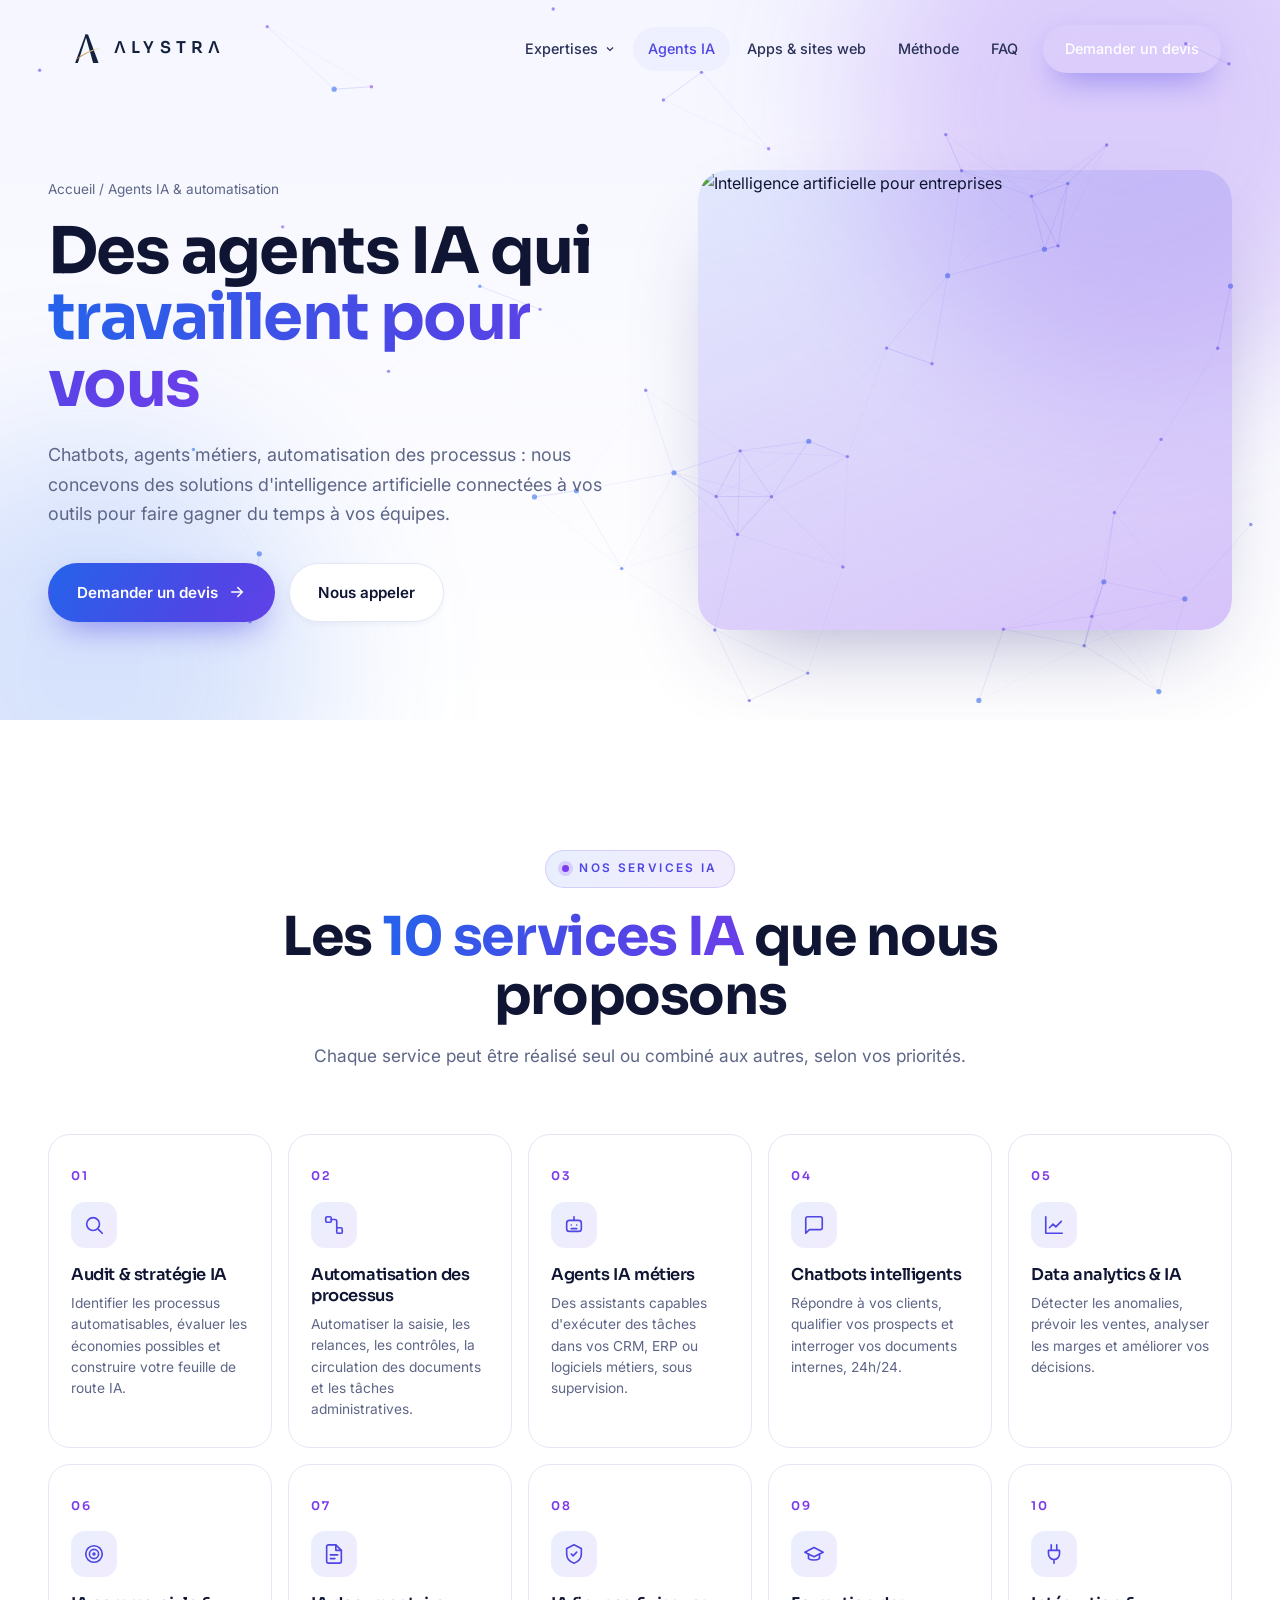
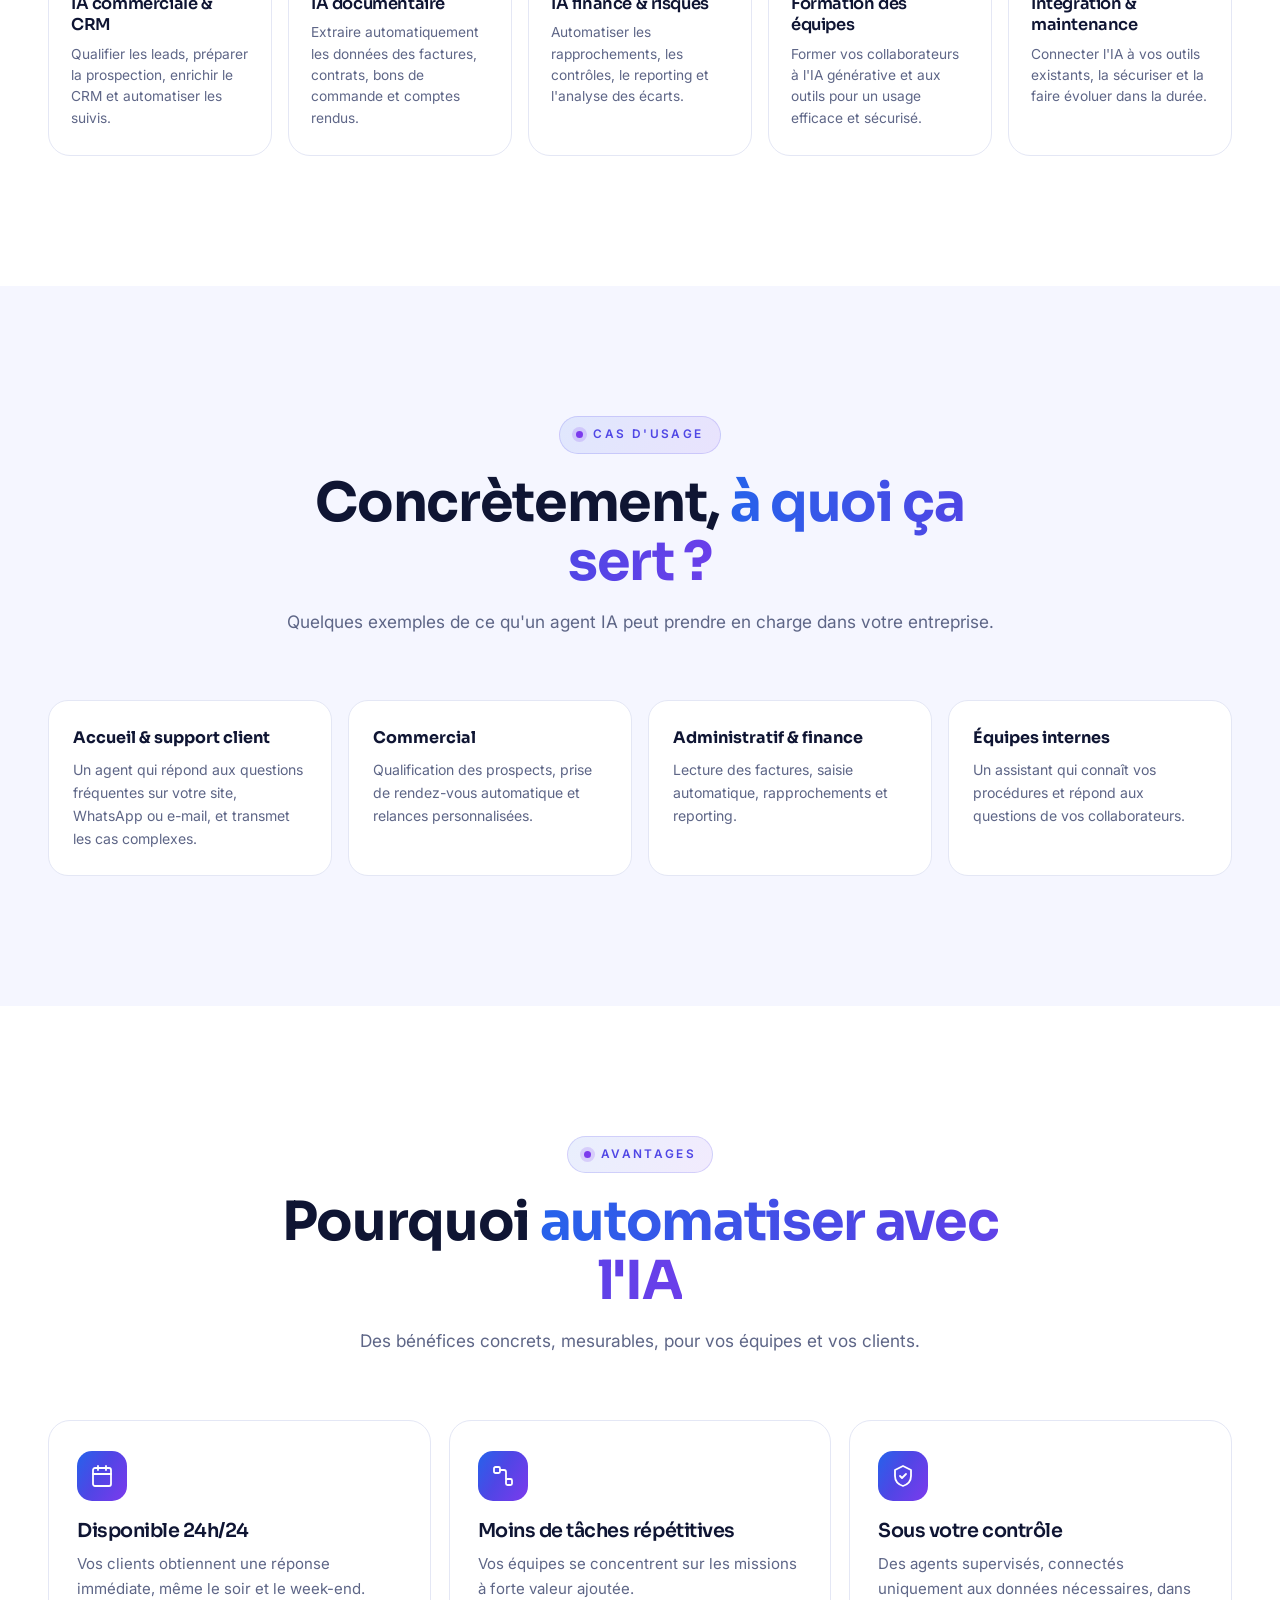
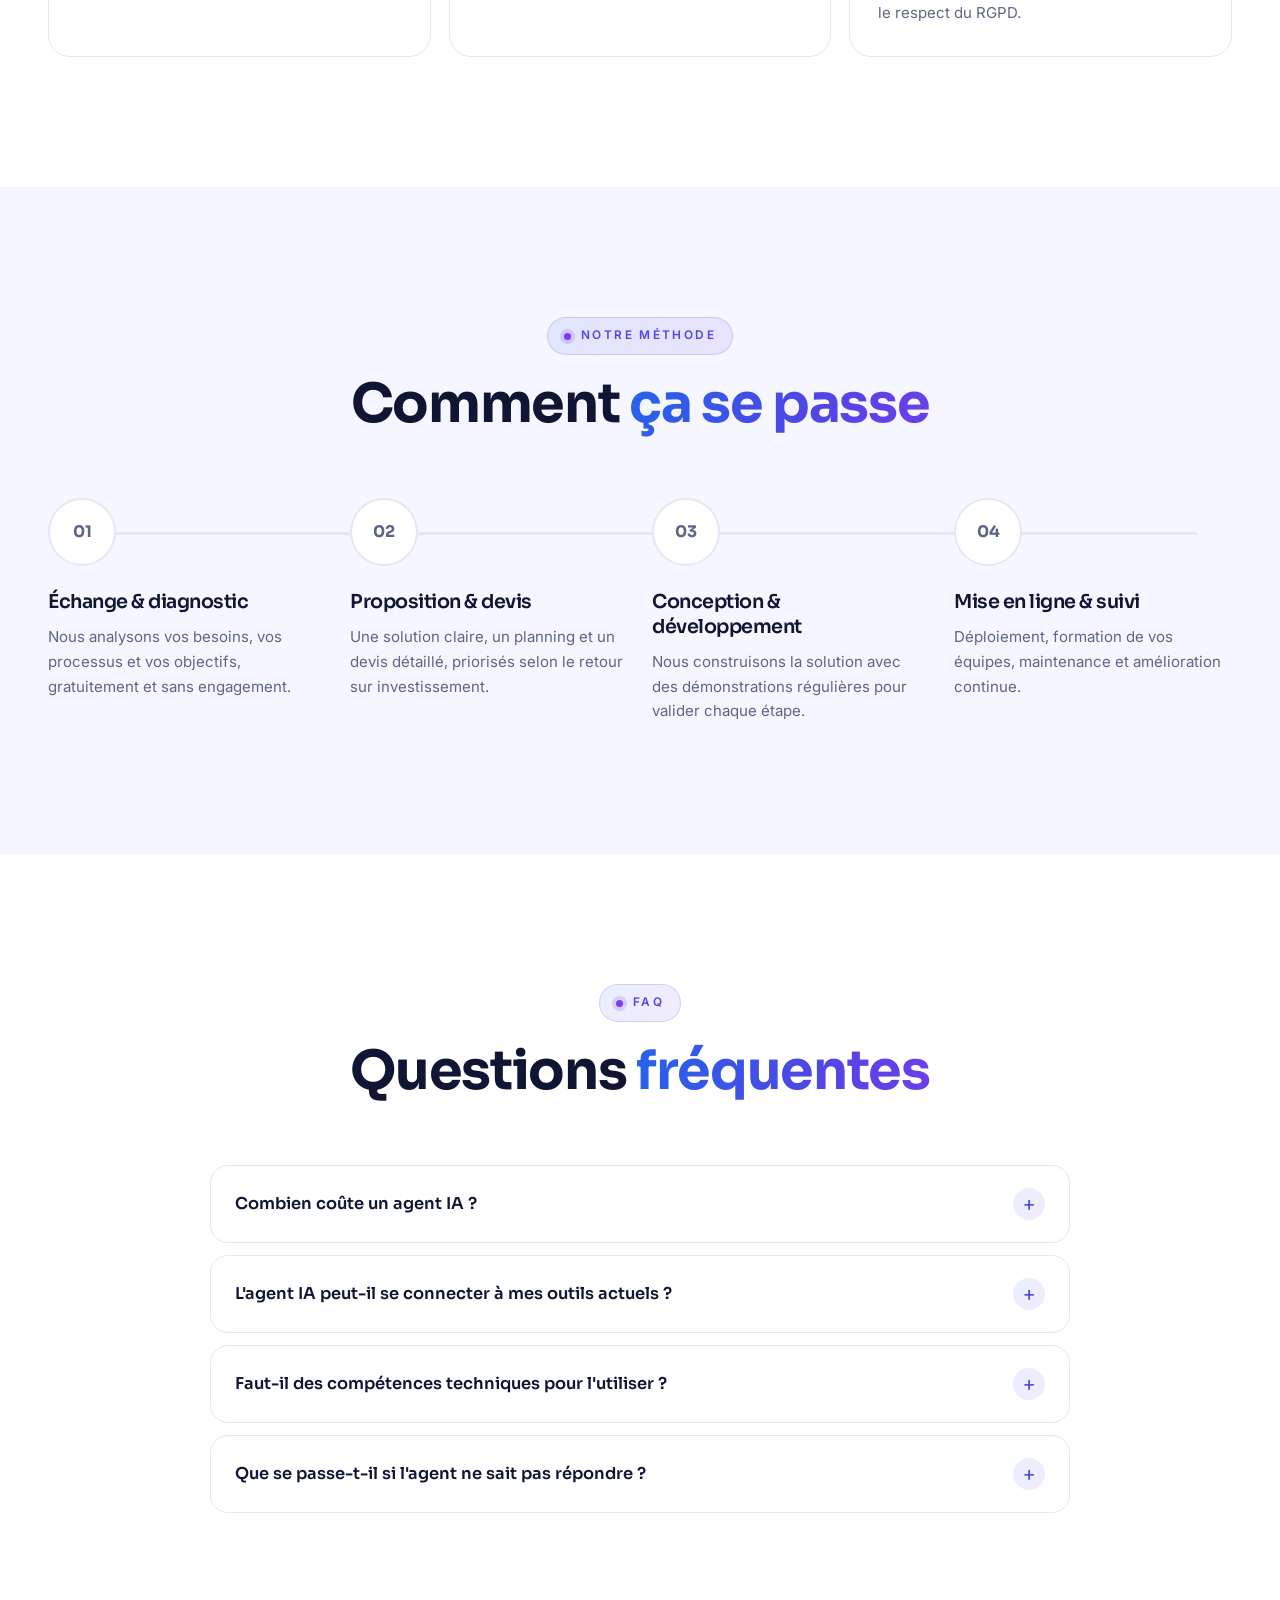
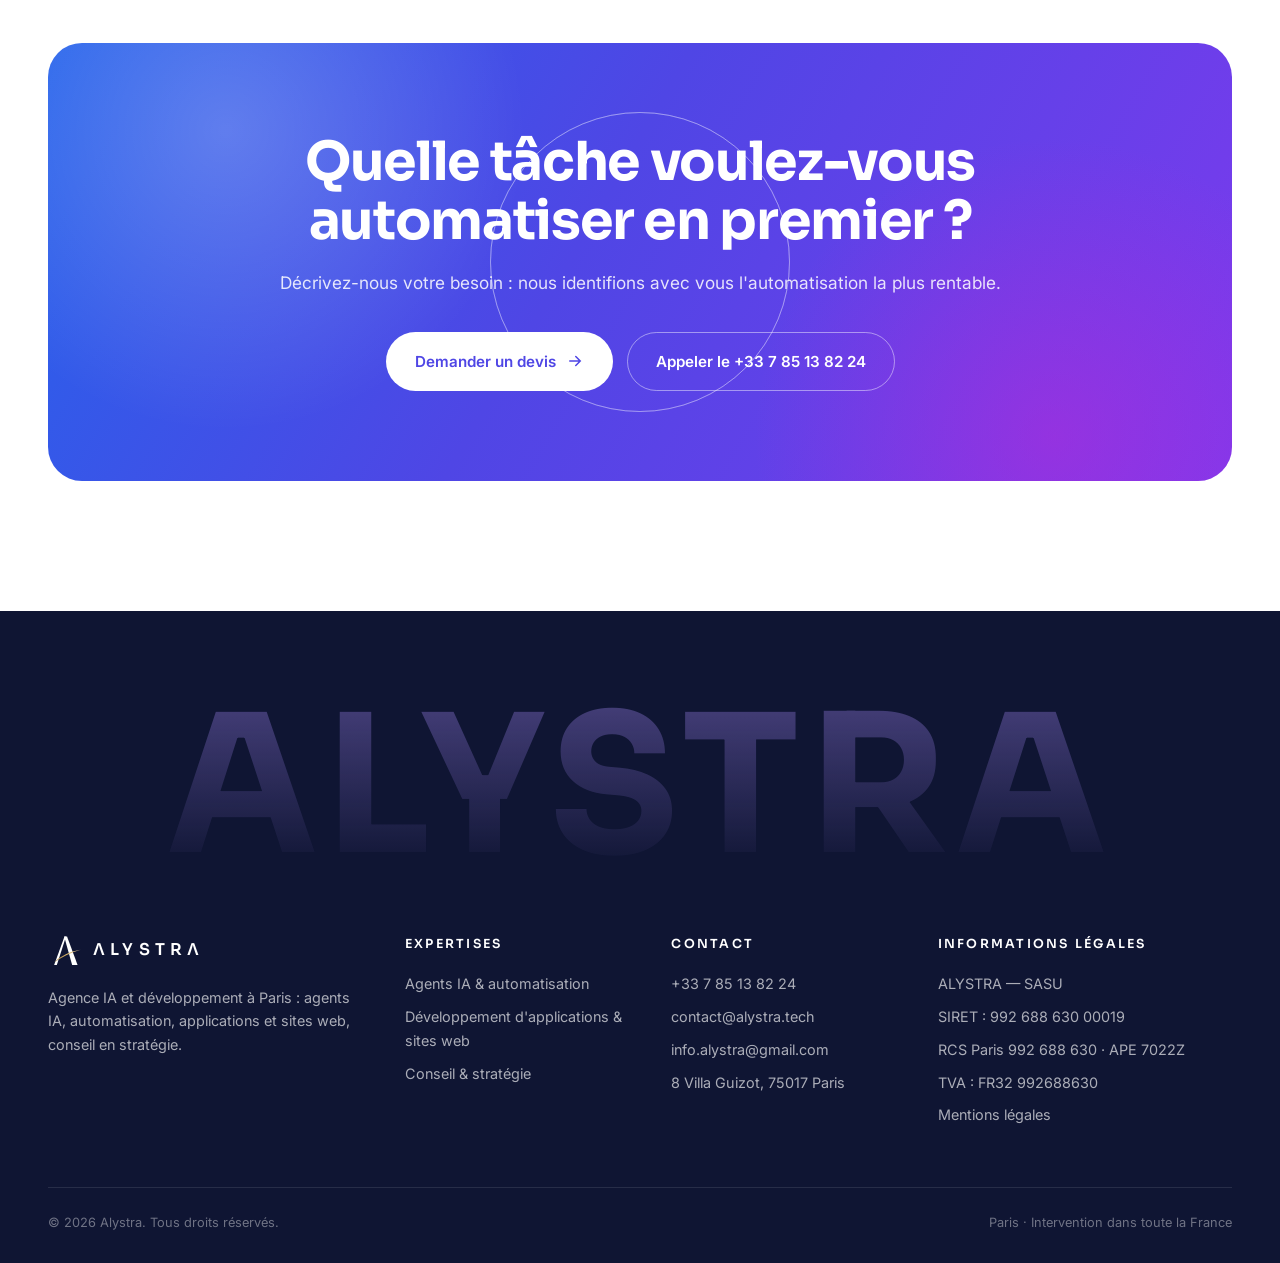
==== agents-ia.html @ 80f06bc8 "Nouveau design blanc bleu/violet, pages expertises et SEO - Thème clair bleu/violet, menu mobile cor" ====
<!DOCTYPE html>
<html lang="fr">
<head>
  <meta charset="UTF-8" />
  <meta name="viewport" content="width=device-width, initial-scale=1.0" />
  <title>Agents IA & automatisation pour entreprises à Paris | Alystra</title>
  <meta name="description" content="Alystra crée des agents IA, chatbots et automatisations sur mesure pour les entreprises : support client, prospection, documents, finance. Audit IA et devis personnalisé." />
  <link rel="canonical" href="https://alystra.tech/agents-ia.html" />
  <meta property="og:title" content="Agents IA & automatisation pour entreprises à Paris | Alystra" />
  <meta property="og:description" content="Alystra crée des agents IA, chatbots et automatisations sur mesure pour les entreprises : support client, prospection, documents, finance. Audit IA et devis personnalisé." />
  <meta property="og:type" content="website" />
  <meta property="og:url" content="https://alystra.tech/agents-ia.html" />
  <meta property="og:image" content="https://alystra.tech/assets/logo-original.png" />
  <meta property="og:locale" content="fr_FR" />
  <meta name="theme-color" content="#4f46e5" />
  <link rel="icon" type="image/svg+xml" href="assets/logo-mark.svg" />
  <link rel="preconnect" href="https://fonts.googleapis.com" />
  <link rel="preconnect" href="https://fonts.gstatic.com" crossorigin />
  <link href="https://fonts.googleapis.com/css2?family=Inter:wght@400;500;600;700&family=Sora:wght@400;500;600;700&display=swap" rel="stylesheet" />
  <link rel="stylesheet" href="styles.css?v=2" />
  <script type="application/ld+json">{"@context": "https://schema.org", "@type": "BreadcrumbList", "itemListElement": [{"@type": "ListItem", "position": 1, "name": "Accueil", "item": "https://alystra.tech/"}, {"@type": "ListItem", "position": 2, "name": "Agents IA & automatisation", "item": "https://alystra.tech/agents-ia.html"}]}</script>
  <script type="application/ld+json">{"@context": "https://schema.org", "@type": "Service", "name": "Agents IA & automatisation", "description": "Alystra crée des agents IA, chatbots et automatisations sur mesure pour les entreprises : support client, prospection, documents, finance. Audit IA et devis personnalisé.", "provider": {"@type": "Organization", "name": "Alystra", "url": "https://alystra.tech"}, "areaServed": "FR"}</script>
  <script type="application/ld+json">{"@context": "https://schema.org", "@type": "FAQPage", "mainEntity": [{"@type": "Question", "name": "Combien coûte un agent IA ?", "acceptedAnswer": {"@type": "Answer", "text": "Le coût dépend du périmètre (nombre de tâches, outils à connecter, volume d'échanges). Après un premier échange, nous vous remettons un devis détaillé et adapté."}}, {"@type": "Question", "name": "L'agent IA peut-il se connecter à mes outils actuels ?", "acceptedAnswer": {"@type": "Answer", "text": "Oui. Nos agents peuvent être connectés à votre site, votre messagerie, votre CRM, votre agenda ou vos logiciels métiers selon leurs possibilités d'intégration."}}, {"@type": "Question", "name": "Faut-il des compétences techniques pour l'utiliser ?", "acceptedAnswer": {"@type": "Answer", "text": "Non. Nous livrons une solution prête à l'emploi, nous formons vos équipes et nous assurons le suivi."}}, {"@type": "Question", "name": "Que se passe-t-il si l'agent ne sait pas répondre ?", "acceptedAnswer": {"@type": "Answer", "text": "L'agent est configuré pour transmettre la demande à un membre de votre équipe lorsqu'une question sort de son périmètre."}}]}</script>
</head>
<body>
  <svg width="0" height="0" style="position:absolute" aria-hidden="true">
    <defs>
      <linearGradient id="goldGrad" x1="0" y1="1" x2="1" y2="0"><stop offset="0" stop-color="#a8823e"/><stop offset=".55" stop-color="#d6b26a"/><stop offset="1" stop-color="#e9cf95"/></linearGradient>
      <symbol id="mark" viewBox="0 0 200 200">
        <path d="M97 14 L106 14 L52 182 L36 182 Z" fill="currentColor"/>
        <path d="M95 14 L112 14 L174 182 L142 182 Z" fill="currentColor"/>
        <path d="M34 168 Q 92 108 192 92 Q 112 114 34 168 Z" fill="url(#goldGrad)"/>
      </symbol>
    </defs>
  </svg>
  <div class="progress" id="progress"></div>
  <div class="cursor-glow" id="glow"></div>

  <header class="header" id="header">
    <div class="container">
      <div class="header-inner">
        <a href="index.html" class="brand" aria-label="Alystra — accueil">
          <svg><use href="#mark"/></svg>
          <span class="wordmark">ΛLYSTRΛ</span>
        </a>
        <nav class="nav" aria-label="Navigation principale">
          <div class="dd">
            <button type="button" aria-haspopup="true">Expertises <svg width="12" height="12" viewBox="0 0 24 24" fill="none" stroke="currentColor" stroke-width="2.4"><path d="M6 9l6 6 6-6"/></svg></button>
            <div class="dd-menu">
              <a href="agents-ia.html"><span class="ic"><svg viewBox="0 0 24 24" fill="none" stroke="currentColor" stroke-width="1.8" stroke-linecap="round" stroke-linejoin="round"><rect x="4" y="7" width="16" height="12" rx="3"/><path d="M12 3v4M9 12h.01M15 12h.01M9 16h6"/></svg></span><span><b>Agents IA & automatisation</b><small>Chatbots, agents métiers, automatisation des processus</small></span></a>
              <a href="developpement-web-mobile.html"><span class="ic"><svg viewBox="0 0 24 24" fill="none" stroke="currentColor" stroke-width="1.8" stroke-linecap="round" stroke-linejoin="round"><path d="M8 9l-4 3 4 3M16 9l4 3-4 3M14 5l-4 14"/></svg></span><span><b>Développement d'applications & sites web</b><small>Sites vitrines, e-commerce, applications mobiles et web</small></span></a>
              <a href="conseil-strategie.html"><span class="ic"><svg viewBox="0 0 24 24" fill="none" stroke="currentColor" stroke-width="1.8" stroke-linecap="round" stroke-linejoin="round"><circle cx="12" cy="12" r="9"/><path d="M15.5 8.5l-2 5-5 2 2-5z"/></svg></span><span><b>Conseil & stratégie</b><small>Audit, feuille de route IA, organisation et pilotage</small></span></a>
            </div>
          </div>
          <a href="agents-ia.html" class="active">Agents IA</a>
          <a href="developpement-web-mobile.html">Apps & sites web</a>
          <a href="index.html#methode">Méthode</a>
          <a href="index.html#faq">FAQ</a>
          <a href="index.html#contact" class="btn btn-primary magnetic">Demander un devis</a>
        </nav>
        <button class="burger" id="burger" aria-label="Ouvrir le menu" aria-expanded="false" aria-controls="mmenu"><span></span><span></span></button>
      </div>
    </div>
  </header>

  <div class="mmenu" id="mmenu">
    <a href="index.html">Accueil</a>
    <a href="index.html#expertises">Expertises</a>
    <a class="sub" href="agents-ia.html">Agents IA & automatisation</a>
    <a class="sub" href="developpement-web-mobile.html">Développement d'applications & sites web</a>
    <a class="sub" href="conseil-strategie.html">Conseil & stratégie</a>
    <a href="index.html#methode">Méthode</a>
    <a href="index.html#faq">FAQ</a>
    <a href="index.html#contact" class="btn btn-primary">Demander un devis <svg width="18" height="18" viewBox="0 0 24 24" fill="none" stroke="currentColor" stroke-width="2" stroke-linecap="round"><path d="M5 12h14M13 6l6 6-6 6"/></svg></a>
    <div class="m-contact"><a href="tel:+33785138224">+33 7 85 13 82 24</a><a href="mailto:contact@alystra.tech">contact@alystra.tech</a></div>
  </div>

  <main>
    <section class="page-hero">
      <canvas id="net" aria-hidden="true"></canvas>
      <div class="blob b1"></div><div class="blob b2"></div>
      <div class="container grid">
        <div>
          <p class="crumbs fade-up"><a href="index.html">Accueil</a> / Agents IA & automatisation</p>
          <h1 class="fade-up d1" style="margin-top:18px">Des agents IA qui <span class="grad">travaillent pour vous</span></h1>
          <p class="lead fade-up d2">Chatbots, agents métiers, automatisation des processus : nous concevons des solutions d'intelligence artificielle connectées à vos outils pour faire gagner du temps à vos équipes.</p>
          <div class="hero-cta fade-up d3">
            <a href="index.html#contact" class="btn btn-primary magnetic">Demander un devis <svg width="18" height="18" viewBox="0 0 24 24" fill="none" stroke="currentColor" stroke-width="2" stroke-linecap="round"><path d="M5 12h14M13 6l6 6-6 6"/></svg></a>
            <a href="tel:+33785138224" class="btn btn-ghost magnetic">Nous appeler</a>
          </div>
        </div>
        <div class="ph fade-up d2"><img src="https://images.unsplash.com/photo-1677442136019-21780ecad995?auto=format&fit=crop&w=1200&q=80" alt="Intelligence artificielle pour entreprises" /></div>
      </div>
    </section>

    <section class="block">
      <div class="container">
        <div class="head center reveal">
          <span class="eyebrow"><i></i> Nos services IA</span>
          <h2>Les <span class="grad">10 services IA</span> que nous proposons</h2>
          <p>Chaque service peut être réalisé seul ou combiné aux autres, selon vos priorités.</p>
        </div>
        <div class="ai-grid">
          <article class="ai-card reveal"><span class="n">01</span><div class="ic"><svg viewBox="0 0 24 24" fill="none" stroke="currentColor" stroke-width="1.8" stroke-linecap="round" stroke-linejoin="round"><circle cx="11" cy="11" r="7"/><path d="M21 21l-4.3-4.3"/></svg></div><h3>Audit & stratégie IA</h3><p>Identifier les processus automatisables, évaluer les économies possibles et construire votre feuille de route IA.</p></article>
          <article class="ai-card reveal"><span class="n">02</span><div class="ic"><svg viewBox="0 0 24 24" fill="none" stroke="currentColor" stroke-width="1.8" stroke-linecap="round" stroke-linejoin="round"><rect x="3" y="3" width="6" height="6" rx="1.5"/><rect x="15" y="15" width="6" height="6" rx="1.5"/><path d="M9 6h4a2 2 0 012 2v7"/></svg></div><h3>Automatisation des processus</h3><p>Automatiser la saisie, les relances, les contrôles, la circulation des documents et les tâches administratives.</p></article>
          <article class="ai-card reveal"><span class="n">03</span><div class="ic"><svg viewBox="0 0 24 24" fill="none" stroke="currentColor" stroke-width="1.8" stroke-linecap="round" stroke-linejoin="round"><rect x="4" y="7" width="16" height="12" rx="3"/><path d="M12 3v4M9 12h.01M15 12h.01M9 16h6"/></svg></div><h3>Agents IA métiers</h3><p>Des assistants capables d'exécuter des tâches dans vos CRM, ERP ou logiciels métiers, sous supervision.</p></article>
          <article class="ai-card reveal"><span class="n">04</span><div class="ic"><svg viewBox="0 0 24 24" fill="none" stroke="currentColor" stroke-width="1.8" stroke-linecap="round" stroke-linejoin="round"><path d="M21 15a2 2 0 01-2 2H7l-4 4V5a2 2 0 012-2h14a2 2 0 012 2z"/></svg></div><h3>Chatbots intelligents</h3><p>Répondre à vos clients, qualifier vos prospects et interroger vos documents internes, 24h/24.</p></article>
          <article class="ai-card reveal"><span class="n">05</span><div class="ic"><svg viewBox="0 0 24 24" fill="none" stroke="currentColor" stroke-width="1.8" stroke-linecap="round" stroke-linejoin="round"><path d="M3 3v18h18"/><path d="M7 15l4-4 3 3 6-6"/></svg></div><h3>Data analytics & IA</h3><p>Détecter les anomalies, prévoir les ventes, analyser les marges et améliorer vos décisions.</p></article>
          <article class="ai-card reveal"><span class="n">06</span><div class="ic"><svg viewBox="0 0 24 24" fill="none" stroke="currentColor" stroke-width="1.8" stroke-linecap="round" stroke-linejoin="round"><circle cx="12" cy="12" r="9"/><circle cx="12" cy="12" r="5"/><circle cx="12" cy="12" r="1"/></svg></div><h3>IA commerciale & CRM</h3><p>Qualifier les leads, préparer la prospection, enrichir le CRM et automatiser les suivis.</p></article>
          <article class="ai-card reveal"><span class="n">07</span><div class="ic"><svg viewBox="0 0 24 24" fill="none" stroke="currentColor" stroke-width="1.8" stroke-linecap="round" stroke-linejoin="round"><path d="M14 2H6a2 2 0 00-2 2v16a2 2 0 002 2h12a2 2 0 002-2V8z"/><path d="M14 2v6h6M8 13h8M8 17h5"/></svg></div><h3>IA documentaire</h3><p>Extraire automatiquement les données des factures, contrats, bons de commande et comptes rendus.</p></article>
          <article class="ai-card reveal"><span class="n">08</span><div class="ic"><svg viewBox="0 0 24 24" fill="none" stroke="currentColor" stroke-width="1.8" stroke-linecap="round" stroke-linejoin="round"><path d="M12 2l8 4v6c0 5-3.5 8.5-8 10-4.5-1.5-8-5-8-10V6z"/><path d="M9 12l2 2 4-4"/></svg></div><h3>IA finance & risques</h3><p>Automatiser les rapprochements, les contrôles, le reporting et l'analyse des écarts.</p></article>
          <article class="ai-card reveal"><span class="n">09</span><div class="ic"><svg viewBox="0 0 24 24" fill="none" stroke="currentColor" stroke-width="1.8" stroke-linecap="round" stroke-linejoin="round"><path d="M22 10L12 5 2 10l10 5 10-5z"/><path d="M6 12v5c3 2 9 2 12 0v-5"/></svg></div><h3>Formation des équipes</h3><p>Former vos collaborateurs à l'IA générative et aux outils pour un usage efficace et sécurisé.</p></article>
          <article class="ai-card reveal"><span class="n">10</span><div class="ic"><svg viewBox="0 0 24 24" fill="none" stroke="currentColor" stroke-width="1.8" stroke-linecap="round" stroke-linejoin="round"><path d="M9 2v6M15 2v6M6 8h12v4a6 6 0 01-12 0zM12 18v4"/></svg></div><h3>Intégration & maintenance</h3><p>Connecter l'IA à vos outils existants, la sécuriser et la faire évoluer dans la durée.</p></article>
        </div>
      </div>
    </section>

    <section class="block alt">
      <div class="container">
        <div class="head center reveal">
          <span class="eyebrow"><i></i> Cas d'usage</span>
          <h2>Concrètement, <span class="grad">à quoi ça sert ?</span></h2>
          <p>Quelques exemples de ce qu'un agent IA peut prendre en charge dans votre entreprise.</p>
        </div>
        <div class="usecases">
          <div class="usecase reveal"><b>Accueil & support client</b><p>Un agent qui répond aux questions fréquentes sur votre site, WhatsApp ou e-mail, et transmet les cas complexes.</p></div>
          <div class="usecase reveal"><b>Commercial</b><p>Qualification des prospects, prise de rendez-vous automatique et relances personnalisées.</p></div>
          <div class="usecase reveal"><b>Administratif & finance</b><p>Lecture des factures, saisie automatique, rapprochements et reporting.</p></div>
          <div class="usecase reveal"><b>Équipes internes</b><p>Un assistant qui connaît vos procédures et répond aux questions de vos collaborateurs.</p></div>
        </div>
      </div>
    </section>

    <section class="block">
      <div class="container">
        <div class="head center reveal">
          <span class="eyebrow"><i></i> Avantages</span>
          <h2>Pourquoi <span class="grad">automatiser avec l'IA</span></h2>
          <p>Des bénéfices concrets, mesurables, pour vos équipes et vos clients.</p>
        </div>
        <div class="feat-grid">
          <article class="box reveal"><div class="ic"><svg viewBox="0 0 24 24" fill="none" stroke="currentColor" stroke-width="1.8" stroke-linecap="round" stroke-linejoin="round"><rect x="3" y="4" width="18" height="18" rx="2"/><path d="M16 2v4M8 2v4M3 10h18"/></svg></div><h3>Disponible 24h/24</h3><p>Vos clients obtiennent une réponse immédiate, même le soir et le week-end.</p></article>
          <article class="box reveal"><div class="ic"><svg viewBox="0 0 24 24" fill="none" stroke="currentColor" stroke-width="1.8" stroke-linecap="round" stroke-linejoin="round"><rect x="3" y="3" width="6" height="6" rx="1.5"/><rect x="15" y="15" width="6" height="6" rx="1.5"/><path d="M9 6h4a2 2 0 012 2v7"/></svg></div><h3>Moins de tâches répétitives</h3><p>Vos équipes se concentrent sur les missions à forte valeur ajoutée.</p></article>
          <article class="box reveal"><div class="ic"><svg viewBox="0 0 24 24" fill="none" stroke="currentColor" stroke-width="1.8" stroke-linecap="round" stroke-linejoin="round"><path d="M12 2l8 4v6c0 5-3.5 8.5-8 10-4.5-1.5-8-5-8-10V6z"/><path d="M9 12l2 2 4-4"/></svg></div><h3>Sous votre contrôle</h3><p>Des agents supervisés, connectés uniquement aux données nécessaires, dans le respect du RGPD.</p></article>
        </div>
      </div>
    </section>

    <section class="block alt">
      <div class="container">
        <div class="head center reveal">
          <span class="eyebrow"><i></i> Notre méthode</span>
          <h2>Comment <span class="grad">ça se passe</span></h2>
        </div>
        <div class="timeline" id="timeline">
          <div class="track"><div class="fill" id="fill"></div></div>
          <div class="step"><div class="dot">01</div><h3>Échange & diagnostic</h3><p>Nous analysons vos besoins, vos processus et vos objectifs, gratuitement et sans engagement.</p></div>
          <div class="step"><div class="dot">02</div><h3>Proposition & devis</h3><p>Une solution claire, un planning et un devis détaillé, priorisés selon le retour sur investissement.</p></div>
          <div class="step"><div class="dot">03</div><h3>Conception & développement</h3><p>Nous construisons la solution avec des démonstrations régulières pour valider chaque étape.</p></div>
          <div class="step"><div class="dot">04</div><h3>Mise en ligne & suivi</h3><p>Déploiement, formation de vos équipes, maintenance et amélioration continue.</p></div>
        </div>
      </div>
    </section>

    <section class="block">
      <div class="container">
        <div class="head center reveal">
          <span class="eyebrow"><i></i> FAQ</span>
          <h2>Questions <span class="grad">fréquentes</span></h2>
        </div>
        <div class="faq">
          <details class="reveal"><summary>Combien coûte un agent IA ?</summary><p>Le coût dépend du périmètre (nombre de tâches, outils à connecter, volume d'échanges). Après un premier échange, nous vous remettons un devis détaillé et adapté.</p></details>
          <details class="reveal"><summary>L'agent IA peut-il se connecter à mes outils actuels ?</summary><p>Oui. Nos agents peuvent être connectés à votre site, votre messagerie, votre CRM, votre agenda ou vos logiciels métiers selon leurs possibilités d'intégration.</p></details>
          <details class="reveal"><summary>Faut-il des compétences techniques pour l'utiliser ?</summary><p>Non. Nous livrons une solution prête à l'emploi, nous formons vos équipes et nous assurons le suivi.</p></details>
          <details class="reveal"><summary>Que se passe-t-il si l'agent ne sait pas répondre ?</summary><p>L'agent est configuré pour transmettre la demande à un membre de votre équipe lorsqu'une question sort de son périmètre.</p></details>
        </div>
      </div>
    </section>

    <section class="cta">
      <div class="container">
        <div class="cta-box reveal">
          <div class="rings" aria-hidden="true"><i></i><i></i><i></i></div>
          <div class="inner">
            <h2>Quelle tâche voulez-vous <br/>automatiser en premier ?</h2>
            <p>Décrivez-nous votre besoin : nous identifions avec vous l'automatisation la plus rentable.</p>
            <div class="btns">
              <a href="index.html#contact" class="btn btn-white magnetic">Demander un devis <svg width="18" height="18" viewBox="0 0 24 24" fill="none" stroke="currentColor" stroke-width="2" stroke-linecap="round"><path d="M5 12h14M13 6l6 6-6 6"/></svg></a>
              <a href="tel:+33785138224" class="btn btn-outline-white magnetic">Appeler le +33 7 85 13 82 24</a>
            </div>
          </div>
        </div>
      </div>
    </section>

  </main>

  <footer>
    <div class="container">
      <div class="foot-big" aria-hidden="true">ALYSTRA</div>
      <div class="foot-grid">
        <div>
          <a href="index.html" class="brand" style="margin-bottom:18px">
            <svg><use href="#mark"/></svg>
            <span class="wordmark">ΛLYSTRΛ</span>
          </a>
          <p>Agence IA et développement à Paris : agents IA, automatisation, applications et sites web, conseil en stratégie.</p>
        </div>
        <div>
          <h4>Expertises</h4>
          <ul>
            <li><a href="agents-ia.html">Agents IA & automatisation</a></li>
            <li><a href="developpement-web-mobile.html">Développement d'applications & sites web</a></li>
            <li><a href="conseil-strategie.html">Conseil & stratégie</a></li>
          </ul>
        </div>
        <div>
          <h4>Contact</h4>
          <ul>
            <li><a href="tel:+33785138224">+33 7 85 13 82 24</a></li>
            <li><a href="mailto:contact@alystra.tech">contact@alystra.tech</a></li>
            <li><a href="mailto:info.alystra@gmail.com">info.alystra@gmail.com</a></li>
            <li>8 Villa Guizot, 75017 Paris</li>
          </ul>
        </div>
        <div>
          <h4>Informations légales</h4>
          <ul>
            <li>ALYSTRA — SASU</li>
            <li>SIRET : 992 688 630 00019</li>
            <li>RCS Paris 992 688 630 · APE 7022Z</li>
            <li>TVA : FR32 992688630</li>
            <li><a href="mentions-legales.html">Mentions légales</a></li>
          </ul>
        </div>
      </div>
      <div class="foot-legal">
        <span>© <span id="year">2026</span> Alystra. Tous droits réservés.</span>
        <span>Paris · Intervention dans toute la France</span>
      </div>
    </div>
  </footer>

  <script src="script.js?v=2"></script>
</body>
</html>
---- styles.css ----
/* =========================================================
   ALYSTRA — thème clair bleu / violet
   ========================================================= */
:root {
  --bg: #ffffff;
  --soft: #f5f6ff;
  --soft-2: #eef0ff;
  --ink: #0f1533;
  --ink-2: #2a3157;
  --muted: #5e6687;
  --line: #e4e7f5;
  --blue: #2563eb;
  --indigo: #4f46e5;
  --violet: #7c3aed;
  --pink: #c026d3;
  --navy: #14213d;
  --grad: linear-gradient(120deg, #2563eb 0%, #4f46e5 45%, #7c3aed 100%);
  --grad-soft: linear-gradient(120deg, rgba(37,99,235,.10), rgba(124,58,237,.10));
  --shadow-sm: 0 2px 10px -4px rgba(31, 41, 99, .12);
  --shadow: 0 24px 60px -28px rgba(49, 46, 129, .35);
  --shadow-lg: 0 40px 90px -40px rgba(49, 46, 129, .45);
  --radius: 22px;
  --max: 1240px;
  --ease: cubic-bezier(.22, 1, .36, 1);
}

* { box-sizing: border-box; margin: 0; padding: 0; }
html { scroll-behavior: smooth; scroll-padding-top: 100px; }
body {
  font-family: "Inter", system-ui, -apple-system, "Segoe UI", sans-serif;
  background: var(--bg); color: var(--ink); line-height: 1.65;
  overflow-x: hidden; -webkit-font-smoothing: antialiased;
}
img { display: block; max-width: 100%; }
a { color: inherit; text-decoration: none; }
::selection { background: var(--violet); color: #fff; }
.container { width: 100%; max-width: var(--max); margin: 0 auto; padding: 0 28px; }

h1, h2, h3, .wordmark { font-family: "Sora", "Inter", sans-serif; letter-spacing: -.025em; color: var(--ink); }
h1 { font-size: clamp(2.5rem, 6vw, 5.1rem); line-height: 1.04; font-weight: 700; }
h2 { font-size: clamp(2rem, 4.2vw, 3.4rem); line-height: 1.1; font-weight: 700; }
h3 { font-size: 1.2rem; font-weight: 600; line-height: 1.3; }

.grad {
  background: linear-gradient(100deg, #2563eb, #4f46e5 25%, #7c3aed 50%, #c026d3 70%, #2563eb);
  background-size: 250% 100%;
  -webkit-background-clip: text; background-clip: text; color: transparent;
  animation: shine 7s linear infinite;
}
@keyframes shine { to { background-position: -250% 0; } }

.eyebrow {
  display: inline-flex; align-items: center; gap: 10px;
  font-size: .74rem; font-weight: 600; letter-spacing: .2em; text-transform: uppercase;
  color: var(--indigo); padding: 8px 16px; border-radius: 999px;
  background: var(--grad-soft); border: 1px solid rgba(79,70,229,.18);
}
.eyebrow i { width: 7px; height: 7px; border-radius: 50%; background: var(--violet); box-shadow: 0 0 0 4px rgba(124,58,237,.18); animation: pulse 2s infinite; }
@keyframes pulse { 50% { box-shadow: 0 0 0 8px rgba(124,58,237,0); } }

/* ---------- Buttons ---------- */
.btn {
  position: relative; display: inline-flex; align-items: center; justify-content: center; gap: 10px;
  padding: 16px 28px; border-radius: 999px; font-weight: 600; font-size: .95rem; font-family: inherit;
  border: 1px solid transparent; cursor: pointer; overflow: hidden; isolation: isolate;
  transition: transform .4s var(--ease), box-shadow .4s, color .3s, border-color .3s, background .3s;
}
.btn svg { transition: transform .4s var(--ease); }
.btn:hover svg { transform: translateX(4px); }
.btn-primary { background: var(--grad); background-size: 160% 100%; color: #fff; box-shadow: 0 14px 34px -12px rgba(79,70,229,.65); }
.btn-primary::after { content: ""; position: absolute; inset: 0; z-index: -1; background: linear-gradient(120deg, transparent 30%, rgba(255,255,255,.45) 50%, transparent 70%); transform: translateX(-120%); transition: transform .8s var(--ease); }
.btn-primary:hover::after { transform: translateX(120%); }
.btn-primary:hover { box-shadow: 0 20px 44px -12px rgba(124,58,237,.75); }
.btn-ghost { background: #fff; border-color: var(--line); color: var(--ink); box-shadow: var(--shadow-sm); }
.btn-ghost:hover { border-color: rgba(79,70,229,.45); color: var(--indigo); }
.btn-white { background: #fff; color: var(--indigo); }
.btn-white:hover { box-shadow: 0 16px 40px -12px rgba(0,0,0,.35); }
.btn-outline-white { border-color: rgba(255,255,255,.45); color: #fff; }
.btn-outline-white:hover { background: rgba(255,255,255,.12); }

/* ---------- Global effects ---------- */
.progress { position: fixed; top: 0; left: 0; height: 3px; width: 0; z-index: 100; background: var(--grad); }
.cursor-glow { position: fixed; width: 560px; height: 560px; border-radius: 50%; pointer-events: none; z-index: 0; background: radial-gradient(circle, rgba(124,58,237,.07), transparent 60%); transform: translate(-50%, -50%); left: -700px; top: -700px; }
main, header, footer, section { position: relative; }
main { z-index: 2; }

/* ---------- Loader ---------- */
.loader { position: fixed; inset: 0; z-index: 300; background: #fff; display: grid; place-items: center; transition: opacity .7s var(--ease), visibility .7s; }
.loader.done { opacity: 0; visibility: hidden; }
.loader svg { width: 84px; height: 84px; }
.loader .l1, .loader .l2 { stroke: var(--navy); stroke-width: 2; fill: transparent; stroke-dasharray: 500; stroke-dashoffset: 500; animation: draw 1.1s var(--ease) forwards; }
.loader .l3 { opacity: 0; animation: fadein .5s .7s forwards; }
@keyframes draw { to { stroke-dashoffset: 0; fill: var(--navy); } }
@keyframes fadein { to { opacity: 1; } }

/* ---------- Header ---------- */
.header { position: fixed; top: 14px; left: 0; right: 0; z-index: 80; transition: transform .5s var(--ease); }
.header.hide { transform: translateY(-140%); }
.header-inner {
  display: flex; align-items: center; justify-content: space-between; gap: 20px;
  padding: 10px 10px 10px 20px; border-radius: 999px; border: 1px solid transparent;
  transition: background .4s, border-color .4s, box-shadow .4s;
}
.header.scrolled .header-inner { background: rgba(255,255,255,.82); border-color: var(--line); box-shadow: var(--shadow-sm); backdrop-filter: blur(16px) saturate(160%); -webkit-backdrop-filter: blur(16px) saturate(160%); }
.brand { display: flex; align-items: center; gap: 11px; flex-shrink: 0; }
.brand svg { width: 34px; height: 34px; color: var(--navy); }
.wordmark { font-weight: 600; letter-spacing: .32em; font-size: 1.02rem; color: var(--navy); }
.nav { display: flex; align-items: center; gap: 2px; }
.nav > a, .dd > button { padding: 10px 15px; border-radius: 999px; font-size: .9rem; font-weight: 500; color: var(--ink-2); transition: color .3s, background .3s; background: none; border: 0; cursor: pointer; font-family: inherit; display: inline-flex; align-items: center; gap: 6px; }
.nav > a:hover, .dd > button:hover, .nav > a.active { color: var(--indigo); background: var(--soft-2); }
.nav .btn { margin-left: 8px; padding: 12px 22px; color: #fff; }
.nav .btn:hover { color: #fff; }
.dd { position: relative; }
.dd-menu {
  position: absolute; top: calc(100% + 12px); left: 50%; width: 340px; padding: 10px;
  background: #fff; border: 1px solid var(--line); border-radius: 20px; box-shadow: var(--shadow-lg);
  opacity: 0; visibility: hidden; transform: translate(-50%, 8px); transition: all .35s var(--ease);
}
.dd:hover .dd-menu, .dd:focus-within .dd-menu { opacity: 1; visibility: visible; transform: translate(-50%, 0); }
.dd-menu a { display: flex; gap: 14px; align-items: flex-start; padding: 12px; border-radius: 14px; transition: background .25s; }
.dd-menu a:hover { background: var(--soft); }
.dd-menu .ic { flex: 0 0 40px; height: 40px; border-radius: 12px; display: grid; place-items: center; background: var(--grad-soft); color: var(--indigo); }
.dd-menu .ic svg { width: 20px; height: 20px; }
.dd-menu b { display: block; font-size: .92rem; color: var(--ink); }
.dd-menu small { color: var(--muted); font-size: .8rem; line-height: 1.4; display: block; }

.burger { display: none; width: 46px; height: 46px; border-radius: 50%; border: 1px solid var(--line); background: #fff; cursor: pointer; position: relative; flex-shrink: 0; }
.burger span { position: absolute; left: 14px; right: 14px; height: 2px; border-radius: 2px; background: var(--ink); transition: .4s var(--ease); }
.burger span:nth-child(1) { top: 18px; } .burger span:nth-child(2) { top: 26px; }
.burger.open span:nth-child(1) { top: 22px; transform: rotate(45deg); }
.burger.open span:nth-child(2) { top: 22px; transform: rotate(-45deg); }

/* Mobile menu (hors du header pour éviter les bugs d'affichage) */
.mmenu {
  position: fixed; inset: 0; z-index: 75; background: #fff;
  display: flex; flex-direction: column; justify-content: center; padding: 100px 28px 40px; gap: 6px;
  opacity: 0; visibility: hidden; transition: opacity .45s var(--ease), visibility .45s; overflow-y: auto;
}
.mmenu.open { opacity: 1; visibility: visible; }
.mmenu a:not(.btn) { font-family: "Sora"; font-size: 1.55rem; font-weight: 600; color: var(--ink); padding: 8px 0; opacity: 0; transform: translateY(16px); transition: opacity .5s var(--ease), transform .5s var(--ease), color .3s; }
.mmenu a.sub { font-size: 1.05rem; font-weight: 500; color: var(--muted); padding: 4px 0 4px 16px; }
.mmenu.open a { opacity: 1; transform: none; }
.mmenu a:hover { color: var(--indigo); }
.mmenu .btn { margin-top: 22px; align-self: flex-start; }
.mmenu .m-contact { margin-top: 26px; color: var(--muted); font-size: .9rem; display: grid; gap: 4px; }
.mmenu .m-contact a:not(.btn) { font-family: "Inter"; font-size: 1rem; font-weight: 500; color: var(--indigo); padding: 2px 0; }
body.menu-open .header .header-inner { background: transparent; border-color: transparent; box-shadow: none; backdrop-filter: none; -webkit-backdrop-filter: none; }

/* ---------- Hero ---------- */
.hero { min-height: 100vh; display: flex; align-items: center; padding: 150px 0 100px; overflow: hidden; background: linear-gradient(180deg, #f7f8ff 0%, #fff 100%); }
#net { position: absolute; inset: 0; width: 100%; height: 100%; z-index: 0; }
.blob { position: absolute; border-radius: 50%; filter: blur(80px); z-index: 0; animation: float 18s ease-in-out infinite; }
.blob.b1 { width: 540px; height: 540px; background: rgba(124,58,237,.22); top: -160px; right: -120px; }
.blob.b2 { width: 460px; height: 460px; background: rgba(37,99,235,.18); bottom: -180px; left: -140px; animation-delay: -6s; }
.blob.b3 { width: 320px; height: 320px; background: rgba(192,38,211,.12); top: 35%; left: 42%; animation-delay: -12s; }
@keyframes float { 0%,100% { transform: translate(0,0) scale(1); } 33% { transform: translate(60px,-40px) scale(1.08); } 66% { transform: translate(-40px,50px) scale(.95); } }

.hero-grid { position: relative; z-index: 2; display: grid; grid-template-columns: 1.08fr .92fr; gap: 56px; align-items: center; }
.hero h1 { margin: 24px 0; }
.hero h1 .line { display: block; overflow: hidden; padding-bottom: .08em; }
.hero h1 .line > span { display: inline-block; transform: translateY(110%); transition: transform 1.1s var(--ease); }
body.loaded .hero h1 .line > span { transform: none; }
.hero h1 .line:nth-child(2) > span { transition-delay: .1s; }
.hero h1 .line:nth-child(3) > span { transition-delay: .2s; }
.rotator { display: inline-grid !important; justify-items: start; text-align: left; vertical-align: bottom; }
.rotator > span { grid-area: 1/1; opacity: 0; transform: translateY(45%); filter: blur(6px); transition: opacity .6s, transform .8s var(--ease), filter .6s; white-space: nowrap; }
.rotator > span.on { opacity: 1; transform: none; filter: none; }
.hero .lead { font-size: 1.13rem; color: var(--muted); max-width: 560px; margin-bottom: 36px; }
.hero-cta { display: flex; flex-wrap: wrap; gap: 14px; }
.hero-points { display: flex; flex-wrap: wrap; gap: 10px 22px; margin-top: 40px; color: var(--muted); font-size: .9rem; }
.hero-points span { display: inline-flex; align-items: center; gap: 8px; }
.hero-points svg { color: var(--violet); }

.fade-up { opacity: 0; transform: translateY(30px); transition: opacity 1s var(--ease), transform 1s var(--ease); }
body.loaded .fade-up { opacity: 1; transform: none; }
body.loaded .fade-up.d1 { transition-delay: .3s; } body.loaded .fade-up.d2 { transition-delay: .45s; } body.loaded .fade-up.d3 { transition-delay: .6s; }

.hero-visual { position: relative; height: 580px; }
.hv-main { position: absolute; inset: 0 40px 60px 40px; border-radius: 30px; overflow: hidden; box-shadow: var(--shadow-lg); }
.hv-main img { width: 100%; height: 100%; object-fit: cover; transform: scale(1.15); transition: transform 1.6s var(--ease); }
body.loaded .hv-main img { transform: scale(1); }
.hv-main::after { content: ""; position: absolute; inset: 0; background: linear-gradient(160deg, rgba(37,99,235,.12), rgba(124,58,237,.28)); mix-blend-mode: multiply; }
.hv-second { position: absolute; width: 210px; height: 240px; right: 0; bottom: 0; border-radius: 24px; overflow: hidden; border: 6px solid #fff; box-shadow: var(--shadow-lg); animation: bob 6s ease-in-out infinite; }
.hv-second img { width: 100%; height: 100%; object-fit: cover; }
.chip {
  position: absolute; display: flex; align-items: center; gap: 12px; padding: 13px 17px; border-radius: 18px;
  background: rgba(255,255,255,.88); border: 1px solid rgba(255,255,255,.9); backdrop-filter: blur(14px);
  box-shadow: var(--shadow); font-size: .84rem; animation: bob 7s ease-in-out infinite;
}
.chip .ic { width: 38px; height: 38px; border-radius: 12px; display: grid; place-items: center; background: var(--grad); color: #fff; }
.chip b { display: block; font-family: "Sora"; font-size: .95rem; color: var(--ink); }
.chip small { color: var(--muted); }
.chip.c1 { top: 40px; left: 0; animation-delay: -2s; }
.chip.c2 { bottom: 110px; left: 8px; animation-delay: -4s; }
.chip .bars { display: flex; align-items: flex-end; gap: 3px; height: 26px; }
.chip .bars i { width: 5px; background: var(--grad); border-radius: 2px; animation: eq 1.2s ease-in-out infinite; }
.chip .bars i:nth-child(2) { animation-delay: -.3s; } .chip .bars i:nth-child(3) { animation-delay: -.6s; } .chip .bars i:nth-child(4) { animation-delay: -.9s; }
@keyframes eq { 0%,100% { height: 30%; } 50% { height: 100%; } }
@keyframes bob { 50% { transform: translateY(-14px); } }

/* ---------- Marquee ---------- */
.marquee { padding: 26px 0; overflow: hidden; background: var(--ink); }
.marquee-track { display: flex; gap: 50px; width: max-content; animation: marquee 34s linear infinite; }
.marquee:hover .marquee-track { animation-play-state: paused; }
.marquee span { font-family: "Sora"; font-size: clamp(1.2rem, 2.4vw, 1.8rem); font-weight: 600; color: #fff; white-space: nowrap; display: flex; align-items: center; gap: 50px; }
.marquee span:nth-child(even) { color: transparent; -webkit-text-stroke: 1px rgba(255,255,255,.5); }
.marquee span::after { content: "✦"; color: #a78bfa; -webkit-text-stroke: 0; font-size: .7em; }
@keyframes marquee { to { transform: translateX(-50%); } }

/* ---------- Sections ---------- */
section.block { padding: 130px 0; }
section.alt { background: var(--soft); }
.head { max-width: 760px; margin-bottom: 64px; }
.head h2 { margin: 20px 0 16px; }
.head p { color: var(--muted); font-size: 1.08rem; }
.head.center { text-align: center; margin-inline: auto; }

.reveal { opacity: 0; transform: translateY(46px); transition: opacity 1s var(--ease), transform 1s var(--ease); }
.reveal.in { opacity: 1; transform: none; }
.reveal-img { clip-path: inset(100% 0 0 0); transition: clip-path 1.3s var(--ease); }
.reveal-img.in { clip-path: inset(0 0 0 0); }
.split .w { display: inline-block; opacity: .2; transition: opacity .4s; }
.split .w.lit { opacity: 1; }

/* ---------- About ---------- */
.about-grid { display: grid; grid-template-columns: 1fr 1fr; gap: 80px; align-items: center; }
.about-media { position: relative; height: 600px; }
.about-media .m1 { position: absolute; inset: 0 90px 90px 0; border-radius: 30px; overflow: hidden; box-shadow: var(--shadow); }
.about-media .m2 { position: absolute; right: 0; bottom: 0; width: 55%; height: 48%; border-radius: 24px; overflow: hidden; border: 6px solid #fff; box-shadow: var(--shadow-lg); }
.about-media img { width: 100%; height: 120%; object-fit: cover; will-change: transform; }
.about-text .big { font-family: "Sora"; font-size: clamp(1.35rem, 2.2vw, 1.9rem); line-height: 1.4; font-weight: 600; margin: 24px 0; color: var(--ink); }
.about-text p.muted { color: var(--muted); margin-bottom: 32px; }
.stats { display: grid; grid-template-columns: repeat(3, 1fr); gap: 14px; }
.stat { padding: 22px 20px; border-radius: 18px; background: #fff; border: 1px solid var(--line); box-shadow: var(--shadow-sm); }
.stat b { font-family: "Sora"; font-size: 2.1rem; font-weight: 700; display: block; line-height: 1.1; background: var(--grad); -webkit-background-clip: text; background-clip: text; color: transparent; }
.stat small { color: var(--muted); font-size: .82rem; }

/* ---------- Expertise cards (photo) ---------- */
.pillars { display: grid; grid-template-columns: repeat(3, 1fr); gap: 22px; }
.pillar { position: relative; display: flex; flex-direction: column; border-radius: 26px; overflow: hidden; background: #fff; border: 1px solid var(--line); box-shadow: var(--shadow-sm); transition: transform .5s var(--ease), box-shadow .5s, border-color .4s; transform-style: preserve-3d; }
.pillar:hover { box-shadow: var(--shadow-lg); border-color: rgba(79,70,229,.3); }
.pillar .ph { position: relative; height: 240px; overflow: hidden; }
.pillar .ph img { width: 100%; height: 100%; object-fit: cover; transition: transform 1.2s var(--ease); }
.pillar:hover .ph img { transform: scale(1.08); }
.pillar .ph::after { content: ""; position: absolute; inset: 0; background: linear-gradient(180deg, transparent 50%, rgba(15,21,51,.35)); }
.pillar .tag { position: absolute; top: 16px; left: 16px; z-index: 2; font-size: .72rem; font-weight: 700; letter-spacing: .14em; text-transform: uppercase; padding: 6px 12px; border-radius: 999px; background: rgba(255,255,255,.92); color: var(--indigo); }
.pillar .body { padding: 28px 28px 30px; display: flex; flex-direction: column; flex: 1; }
.pillar h3 { font-size: 1.4rem; margin-bottom: 10px; }
.pillar p { color: var(--muted); font-size: .95rem; }
.pillar ul { list-style: none; margin: 18px 0 24px; display: grid; gap: 8px; }
.pillar li { display: flex; gap: 10px; font-size: .9rem; color: var(--ink-2); }
.pillar li::before { content: ""; flex: 0 0 18px; height: 18px; margin-top: 2px; border-radius: 50%; background: var(--grad-soft) center/10px no-repeat url("data:image/svg+xml,%3Csvg xmlns='http://www.w3.org/2000/svg' viewBox='0 0 24 24' fill='none' stroke='%234f46e5' stroke-width='4'%3E%3Cpath d='M5 12l5 5L20 7'/%3E%3C/svg%3E"); }
.pillar .more { margin-top: auto; display: inline-flex; align-items: center; gap: 8px; font-weight: 600; color: var(--indigo); font-size: .93rem; }
.pillar .more svg { transition: transform .4s var(--ease); }
.pillar:hover .more svg { transform: translateX(6px); }

/* ---------- AI services grid ---------- */
.ai-grid { display: grid; grid-template-columns: repeat(5, 1fr); gap: 16px; }
.ai-card {
  position: relative; padding: 26px 22px; border-radius: 22px; background: #fff; border: 1px solid var(--line);
  transition: transform .5s var(--ease), box-shadow .5s, border-color .4s; overflow: hidden;
}
.ai-card::before { content: ""; position: absolute; inset: 0; background: var(--grad); opacity: 0; transition: opacity .5s; z-index: 0; }
.ai-card > * { position: relative; z-index: 1; }
.ai-card:hover { transform: translateY(-8px); box-shadow: var(--shadow-lg); border-color: transparent; }
.ai-card:hover::before { opacity: 1; }
.ai-card:hover h3, .ai-card:hover p, .ai-card:hover .n { color: #fff; }
.ai-card:hover .ic { background: rgba(255,255,255,.18); color: #fff; }
.ai-card .n { font-family: "Sora"; font-size: .75rem; font-weight: 600; letter-spacing: .14em; color: var(--violet); transition: color .4s; }
.ai-card .ic { width: 46px; height: 46px; border-radius: 14px; display: grid; place-items: center; background: var(--grad-soft); color: var(--indigo); margin: 14px 0 16px; transition: background .4s, color .4s; }
.ai-card .ic svg { width: 22px; height: 22px; }
.ai-card h3 { font-size: 1.02rem; margin-bottom: 8px; transition: color .4s; }
.ai-card p { font-size: .86rem; color: var(--muted); line-height: 1.55; transition: color .4s; }

/* chat demo */
.demo { display: grid; grid-template-columns: .95fr 1.05fr; gap: 60px; align-items: center; margin-top: 100px; }
.chat { border-radius: 28px; overflow: hidden; background: #fff; border: 1px solid var(--line); box-shadow: var(--shadow-lg); }
.chat-top { display: flex; align-items: center; gap: 12px; padding: 18px 22px; border-bottom: 1px solid var(--line); background: var(--soft); }
.chat-top .av { width: 40px; height: 40px; border-radius: 12px; display: grid; place-items: center; background: #fff; border: 1px solid var(--line); }
.chat-top .av svg { width: 26px; height: 26px; color: var(--navy); }
.chat-top strong { font-family: "Sora"; font-size: .95rem; display: block; }
.chat-top small { color: #16a34a; font-size: .76rem; }
.chat-body { padding: 24px 22px; display: flex; flex-direction: column; gap: 12px; height: 380px; overflow: hidden; }
.msg { max-width: 82%; padding: 12px 16px; border-radius: 18px; font-size: .92rem; line-height: 1.5; animation: pop .5s var(--ease) both; }
.msg.user { align-self: flex-end; background: var(--grad); color: #fff; border-bottom-right-radius: 6px; }
.msg.bot { align-self: flex-start; background: var(--soft); border: 1px solid var(--line); border-bottom-left-radius: 6px; color: var(--ink-2); }
.msg.bot b { color: var(--indigo); }
.typing { align-self: flex-start; display: flex; gap: 5px; padding: 14px 16px; border-radius: 18px; background: var(--soft); border: 1px solid var(--line); animation: pop .4s var(--ease) both; }
.typing i { width: 7px; height: 7px; border-radius: 50%; background: var(--violet); animation: blink 1.2s infinite; }
.typing i:nth-child(2) { animation-delay: .2s; } .typing i:nth-child(3) { animation-delay: .4s; }
@keyframes blink { 0%, 80%, 100% { opacity: .25; transform: translateY(0); } 40% { opacity: 1; transform: translateY(-4px); } }
@keyframes pop { from { opacity: 0; transform: translateY(14px) scale(.96); } }
.chat-input { display: flex; align-items: center; gap: 10px; padding: 14px 18px; border-top: 1px solid var(--line); color: var(--muted); font-size: .88rem; }
.chat-input span { flex: 1; }
.chat-input i { width: 36px; height: 36px; border-radius: 50%; display: grid; place-items: center; background: var(--grad); color: #fff; font-style: normal; }

/* ---------- Dev section (split) ---------- */
.split-grid { display: grid; grid-template-columns: 1fr 1fr; gap: 70px; align-items: center; }
.device { position: relative; height: 560px; }
.device .screen { position: absolute; inset: 0 0 80px 60px; border-radius: 26px; overflow: hidden; box-shadow: var(--shadow-lg); border: 1px solid var(--line); background: #fff; }
.device .screen .bar { height: 38px; display: flex; align-items: center; gap: 7px; padding: 0 16px; background: var(--soft); border-bottom: 1px solid var(--line); }
.device .screen .bar i { width: 11px; height: 11px; border-radius: 50%; background: #e3e6f3; }
.device .screen .bar i:nth-child(1) { background: #f87171; } .device .screen .bar i:nth-child(2) { background: #fbbf24; } .device .screen .bar i:nth-child(3) { background: #34d399; }
.device .screen img { width: 100%; height: calc(100% - 38px); object-fit: cover; }
.device .phone { position: absolute; left: 0; bottom: 0; width: 190px; height: 380px; border-radius: 34px; padding: 10px; background: var(--ink); box-shadow: var(--shadow-lg); animation: bob 7s ease-in-out infinite; }
.device .phone img { width: 100%; height: 100%; object-fit: cover; border-radius: 26px; }
.offer-list { display: grid; gap: 12px; margin-top: 34px; }
.offer { display: flex; gap: 16px; align-items: flex-start; padding: 20px 22px; border-radius: 18px; background: #fff; border: 1px solid var(--line); transition: transform .5s var(--ease), border-color .4s, box-shadow .4s; }
.offer:hover { transform: translateX(8px); border-color: rgba(79,70,229,.35); box-shadow: var(--shadow); }
.offer .ic { flex: 0 0 46px; height: 46px; border-radius: 14px; display: grid; place-items: center; background: var(--grad); color: #fff; }
.offer .ic svg { width: 22px; height: 22px; }
.offer h3 { font-size: 1.02rem; margin-bottom: 3px; }
.offer p { color: var(--muted); font-size: .9rem; }

/* ---------- Process ---------- */
.timeline { position: relative; display: grid; grid-template-columns: repeat(4, 1fr); gap: 24px; }
.timeline .track { position: absolute; top: 34px; left: 34px; right: 34px; height: 3px; border-radius: 3px; background: var(--line); }
.timeline .fill { position: absolute; inset: 0 auto 0 0; width: 0; border-radius: 3px; background: var(--grad); transition: width .2s linear; }
.step .dot { width: 68px; height: 68px; border-radius: 50%; display: grid; place-items: center; background: #fff; border: 2px solid var(--line); font-family: "Sora"; font-weight: 700; color: var(--muted); position: relative; z-index: 2; transition: all .6s var(--ease); }
.step.on .dot { background: var(--grad); color: #fff; border-color: transparent; box-shadow: 0 12px 30px -8px rgba(124,58,237,.6); }
.step h3 { margin: 24px 0 10px; }
.step p { color: var(--muted); font-size: .94rem; }

/* ---------- FAQ ---------- */
.faq { max-width: 860px; margin: 0 auto; display: grid; gap: 12px; }
.faq details { background: #fff; border: 1px solid var(--line); border-radius: 18px; padding: 0 24px; transition: border-color .3s, box-shadow .3s; }
.faq details[open] { border-color: rgba(79,70,229,.35); box-shadow: var(--shadow); }
.faq summary { list-style: none; cursor: pointer; padding: 22px 0; font-family: "Sora"; font-weight: 600; font-size: 1.02rem; display: flex; justify-content: space-between; gap: 20px; align-items: center; }
.faq summary::-webkit-details-marker { display: none; }
.faq summary::after { content: "+"; flex: 0 0 32px; height: 32px; border-radius: 50%; display: grid; place-items: center; background: var(--grad-soft); color: var(--indigo); font-size: 1.3rem; font-weight: 400; transition: transform .4s var(--ease); }
.faq details[open] summary::after { transform: rotate(45deg); }
.faq details p { color: var(--muted); padding-bottom: 22px; }

/* ---------- CTA ---------- */
.cta { padding: 0 0 130px; }
.cta-box { position: relative; border-radius: 34px; overflow: hidden; padding: 90px 40px; text-align: center; background: var(--grad); color: #fff; }
.cta-box::before { content: ""; position: absolute; inset: 0; background: radial-gradient(500px circle at 15% 20%, rgba(255,255,255,.22), transparent 60%), radial-gradient(500px circle at 85% 90%, rgba(192,38,211,.45), transparent 60%); }
.cta-box .rings { position: absolute; inset: 0; pointer-events: none; }
.cta-box .rings i { position: absolute; left: 50%; top: 50%; border: 1px solid rgba(255,255,255,.18); border-radius: 50%; transform: translate(-50%, -50%); animation: ring 6s linear infinite; }
.cta-box .rings i:nth-child(1) { width: 300px; height: 300px; }
.cta-box .rings i:nth-child(2) { width: 300px; height: 300px; animation-delay: -2s; }
.cta-box .rings i:nth-child(3) { width: 300px; height: 300px; animation-delay: -4s; }
@keyframes ring { from { width: 200px; height: 200px; opacity: 1; } to { width: 1300px; height: 1300px; opacity: 0; } }
.cta-box .inner { position: relative; z-index: 2; max-width: 760px; margin: 0 auto; }
.cta-box h2 { color: #fff; margin-bottom: 18px; }
.cta-box p { color: rgba(255,255,255,.85); margin-bottom: 34px; font-size: 1.08rem; }
.cta-box .btns { display: flex; gap: 14px; justify-content: center; flex-wrap: wrap; }

/* ---------- Contact ---------- */
.contact-grid { display: grid; grid-template-columns: .85fr 1.15fr; gap: 50px; align-items: start; }
.info { display: grid; gap: 12px; }
.info-item { display: flex; align-items: center; gap: 16px; padding: 20px 22px; border-radius: 18px; background: #fff; border: 1px solid var(--line); transition: border-color .4s, transform .5s var(--ease), box-shadow .4s; }
a.info-item:hover { border-color: rgba(79,70,229,.4); transform: translateY(-3px); box-shadow: var(--shadow); }
.info-item .ic { flex: 0 0 48px; height: 48px; border-radius: 14px; display: grid; place-items: center; background: var(--grad); color: #fff; }
.info-item .ic svg { width: 21px; height: 21px; }
.info-item small { display: block; color: var(--muted); font-size: .72rem; text-transform: uppercase; letter-spacing: .14em; }
.info-item span { font-weight: 600; word-break: break-word; color: var(--ink); }
form.contact { padding: 40px; border-radius: 28px; background: #fff; border: 1px solid var(--line); box-shadow: var(--shadow-lg); display: grid; gap: 16px; }
.row { display: grid; grid-template-columns: 1fr 1fr; gap: 16px; }
.field { position: relative; }
.field input, .field select, .field textarea {
  width: 100%; font: inherit; font-size: .95rem; color: var(--ink); background: var(--soft);
  border: 1px solid var(--line); border-radius: 14px; padding: 24px 16px 10px; transition: border-color .3s, box-shadow .3s, background .3s;
}
.field select { appearance: none; -webkit-appearance: none; background-image: linear-gradient(45deg, transparent 50%, var(--indigo) 50%), linear-gradient(135deg, var(--indigo) 50%, transparent 50%); background-position: calc(100% - 22px) 55%, calc(100% - 16px) 55%; background-size: 6px 6px; background-repeat: no-repeat; }
.field textarea { min-height: 140px; resize: vertical; }
.field label { position: absolute; left: 17px; top: 17px; font-size: .92rem; color: var(--muted); pointer-events: none; transition: all .3s var(--ease); }
.field input:focus, .field select:focus, .field textarea:focus { outline: none; border-color: var(--indigo); background: #fff; box-shadow: 0 0 0 4px rgba(79,70,229,.12); }
.field input:focus + label, .field input:not(:placeholder-shown) + label,
.field textarea:focus + label, .field textarea:not(:placeholder-shown) + label,
.field select + label { top: 7px; font-size: .68rem; letter-spacing: .1em; text-transform: uppercase; color: var(--indigo); font-weight: 600; }
.form-note { font-size: .8rem; color: var(--muted); }

/* ---------- Page hero (pages expertise) ---------- */
.page-hero { padding: 170px 0 90px; overflow: hidden; background: linear-gradient(180deg, #f5f6ff, #fff); }
.page-hero .grid { position: relative; z-index: 2; display: grid; grid-template-columns: 1.05fr .95fr; gap: 60px; align-items: center; }
.page-hero h1 { font-size: clamp(2.3rem, 5vw, 4.2rem); margin: 22px 0; }
.page-hero .lead { color: var(--muted); font-size: 1.12rem; margin-bottom: 34px; max-width: 560px; }
.page-hero .ph { position: relative; height: 460px; border-radius: 30px; overflow: hidden; box-shadow: var(--shadow-lg); }
.page-hero .ph img { width: 100%; height: 100%; object-fit: cover; }
.page-hero .ph::after { content: ""; position: absolute; inset: 0; background: linear-gradient(160deg, rgba(37,99,235,.1), rgba(124,58,237,.3)); mix-blend-mode: multiply; }
.crumbs { font-size: .85rem; color: var(--muted); }
.crumbs a:hover { color: var(--indigo); }
.feat-grid { display: grid; grid-template-columns: repeat(3, 1fr); gap: 18px; }
.feat-grid.two { grid-template-columns: repeat(2, 1fr); }
.box { padding: 30px 28px; border-radius: 22px; background: #fff; border: 1px solid var(--line); transition: transform .5s var(--ease), box-shadow .5s, border-color .4s; }
.box:hover { transform: translateY(-6px); box-shadow: var(--shadow); border-color: rgba(79,70,229,.3); }
.box .ic { width: 50px; height: 50px; border-radius: 15px; display: grid; place-items: center; background: var(--grad); color: #fff; margin-bottom: 18px; }
.box .ic svg { width: 24px; height: 24px; }
.box h3 { margin-bottom: 8px; }
.box p { color: var(--muted); font-size: .94rem; }
.box ul { list-style: none; margin-top: 14px; display: grid; gap: 6px; }
.box li { font-size: .88rem; color: var(--ink-2); padding-left: 18px; position: relative; }
.box li::before { content: ""; position: absolute; left: 0; top: .62em; width: 8px; height: 8px; border-radius: 50%; background: var(--grad); }
.usecases { display: grid; grid-template-columns: repeat(4, 1fr); gap: 16px; }
.usecase { padding: 24px; border-radius: 20px; background: #fff; border: 1px solid var(--line); }
.usecase b { display: block; font-family: "Sora"; margin-bottom: 6px; }
.usecase p { color: var(--muted); font-size: .88rem; }

/* ---------- Footer ---------- */
footer { background: var(--ink); color: rgba(255,255,255,.65); padding: 90px 0 30px; overflow: hidden; z-index: 2; }
.foot-big { font-family: "Sora"; font-weight: 700; font-size: clamp(3.2rem, 15vw, 12.5rem); line-height: .9; letter-spacing: .04em; text-align: center; background: linear-gradient(180deg, rgba(167,139,250,.35), rgba(167,139,250,0)); -webkit-background-clip: text; background-clip: text; color: transparent; margin-bottom: 60px; user-select: none; }
.foot-grid { display: grid; grid-template-columns: 1.4fr 1fr 1fr 1.3fr; gap: 40px; font-size: .9rem; }
footer h4 { color: #fff; font-family: "Sora"; font-size: .78rem; letter-spacing: .18em; text-transform: uppercase; margin-bottom: 18px; font-weight: 600; }
footer ul { list-style: none; display: grid; gap: 9px; }
footer a { transition: color .3s; }
footer a:hover { color: #c4b5fd; }
footer .brand svg { color: #fff; }
footer .wordmark { color: #fff; }
.foot-legal { margin-top: 60px; padding-top: 24px; border-top: 1px solid rgba(255,255,255,.1); display: flex; justify-content: space-between; gap: 20px; flex-wrap: wrap; font-size: .8rem; color: rgba(255,255,255,.4); }

/* ---------- Legal ---------- */
.legal { padding: 170px 0 100px; }
.legal h1 { font-size: clamp(2.4rem, 5vw, 4rem); margin: 20px 0 40px; }
.legal h2 { font-size: 1.3rem; margin: 40px 0 14px; }
.legal p, .legal li { color: var(--muted); margin-bottom: 8px; }
.legal a { color: var(--indigo); }
.legal .box p { color: var(--ink); margin: 5px 0; }
.legal .box:hover { transform: none; }

/* ---------- Responsive ---------- */
@media (max-width: 1180px) {
  .ai-grid { grid-template-columns: repeat(3, 1fr); }
  .nav > a, .dd > button { padding: 10px 11px; }
}
@media (max-width: 1080px) {
  .pillars { grid-template-columns: 1fr 1fr; }
  .usecases { grid-template-columns: 1fr 1fr; }
  .foot-grid { grid-template-columns: 1fr 1fr; }
}
@media (max-width: 960px) {
  .nav { display: none; }
  .burger { display: block; z-index: 90; }
  .hero-grid, .about-grid, .demo, .split-grid, .contact-grid, .page-hero .grid { grid-template-columns: 1fr; }
  .hero-visual { height: 460px; }
  .about-media { height: 480px; }
  .device { height: 480px; }
  .timeline { grid-template-columns: 1fr 1fr; gap: 40px 24px; }
  .timeline .track { display: none; }
  .feat-grid { grid-template-columns: 1fr 1fr; }
  section.block { padding: 96px 0; }
  .demo { margin-top: 70px; }
  .page-hero .ph { height: 340px; }
}
@media (max-width: 640px) {
  .container { padding: 0 16px; }
  .header { top: 10px; }
  .header-inner { padding-left: 14px; }
  .wordmark { font-size: .92rem; letter-spacing: .26em; }
  .hero { padding: 120px 0 70px; min-height: auto; }
  .hero-visual { height: 380px; }
  .hv-main { inset: 0 0 50px 0; }
  .hv-second { width: 140px; height: 160px; }
  .chip { padding: 10px 13px; font-size: .76rem; }
  .chip.c1 { left: -4px; top: 16px; }
  .chip.c2 { bottom: 70px; left: -4px; }
  .pillars, .ai-grid, .stats, .row, .timeline, .foot-grid, .feat-grid, .feat-grid.two, .usecases { grid-template-columns: 1fr; }
  .about-media { height: 400px; }
  .about-media .m1 { inset: 0 40px 70px 0; }
  .device { height: 400px; }
  .device .screen { inset: 0 0 60px 40px; }
  .device .phone { width: 140px; height: 280px; border-radius: 26px; padding: 7px; }
  .device .phone img { border-radius: 20px; }
  form.contact { padding: 22px; }
  .cta-box { padding: 64px 22px; border-radius: 26px; }
  .page-hero { padding: 130px 0 70px; }
  .cursor-glow { display: none; }
  .faq details { padding: 0 18px; }
}
@media (prefers-reduced-motion: reduce) {
  *, *::before, *::after { animation: none !important; transition: none !important; }
  .reveal, .fade-up { opacity: 1; transform: none; }
  .reveal-img { clip-path: none; }
  .hero h1 .line > span { transform: none; }
}
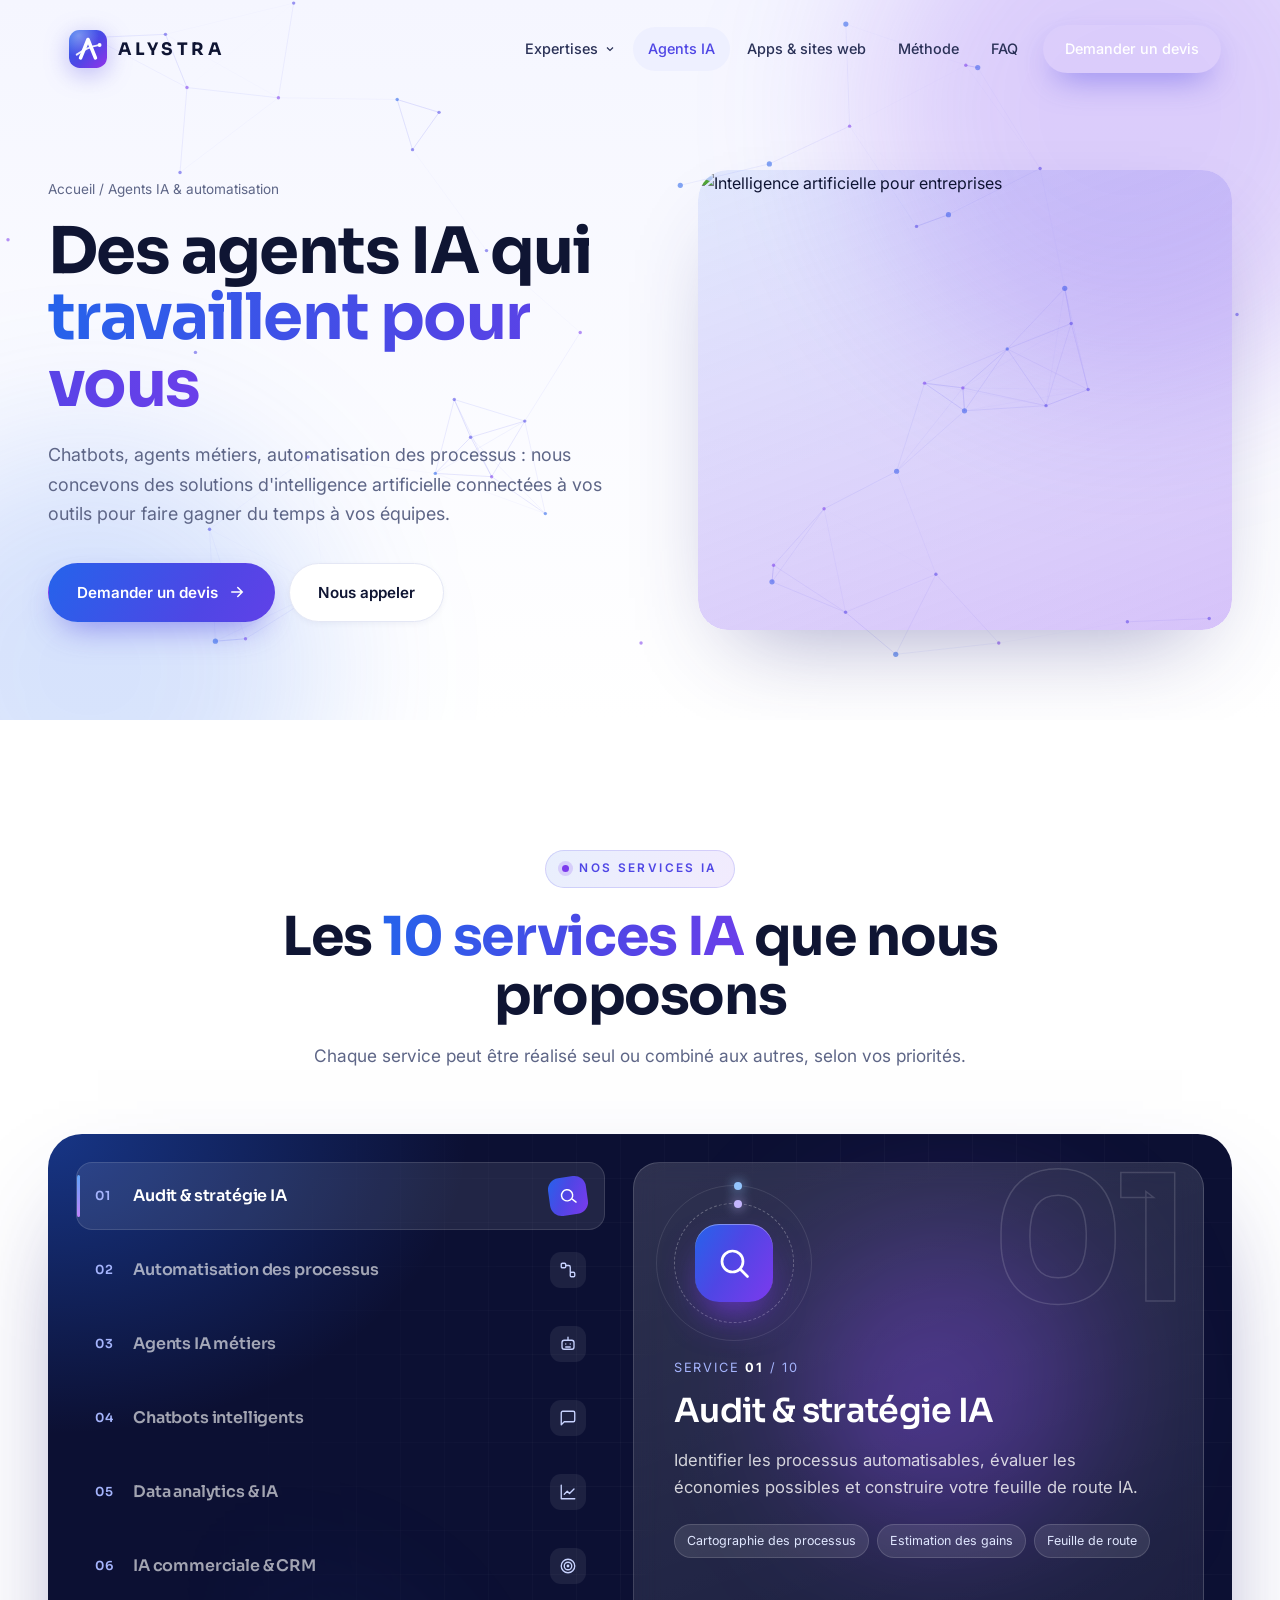
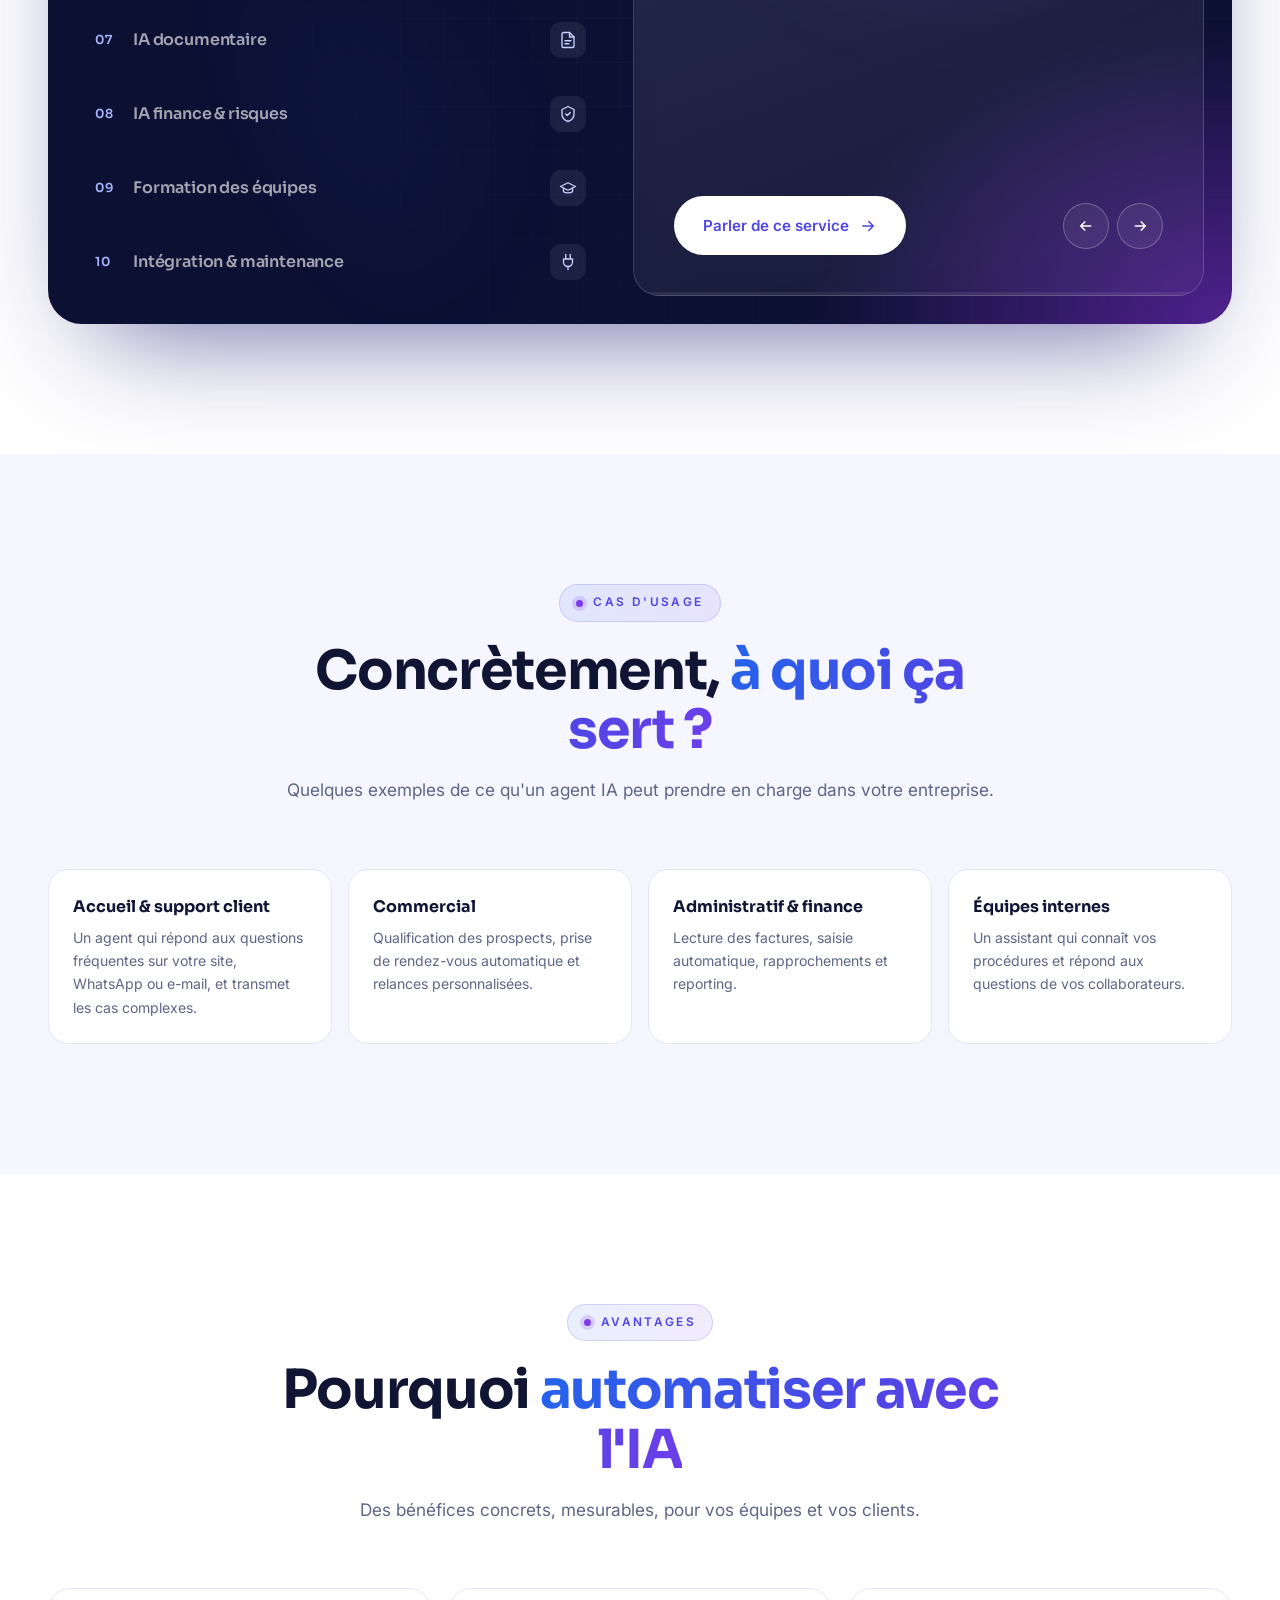
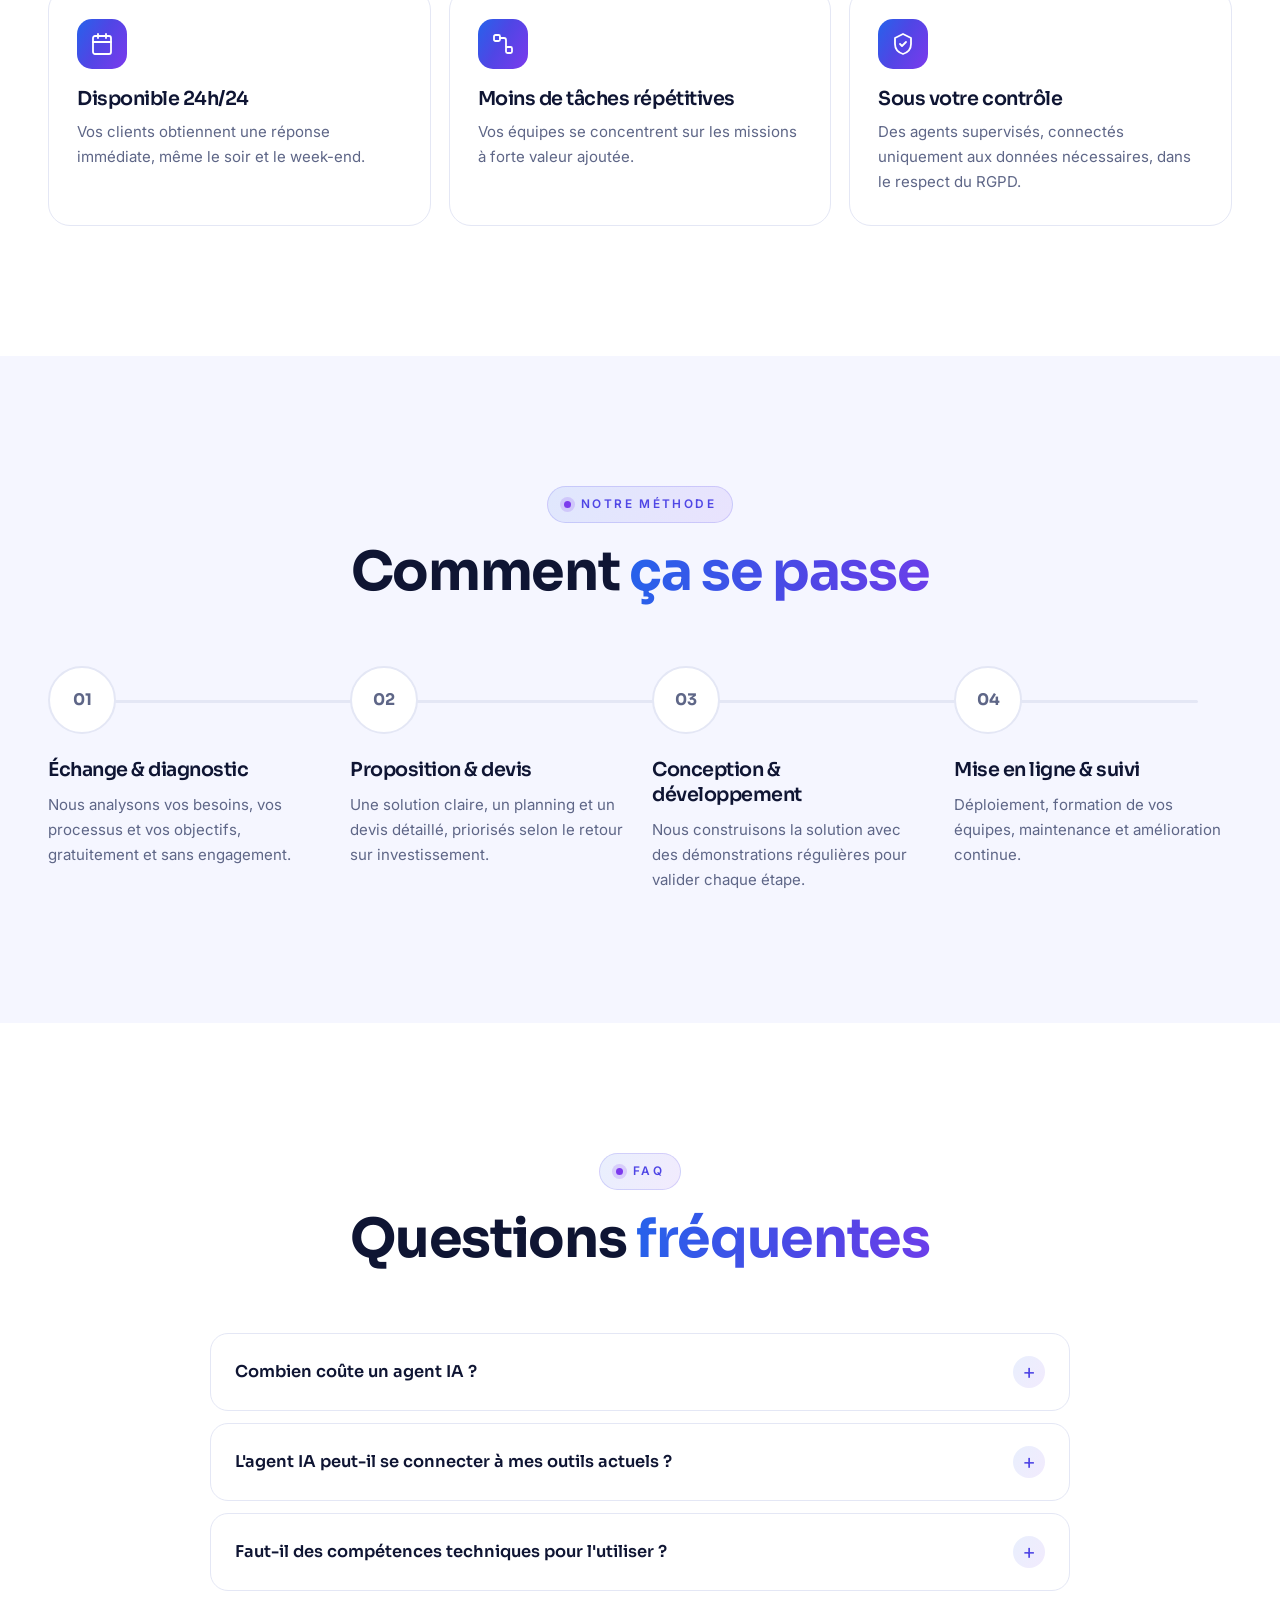
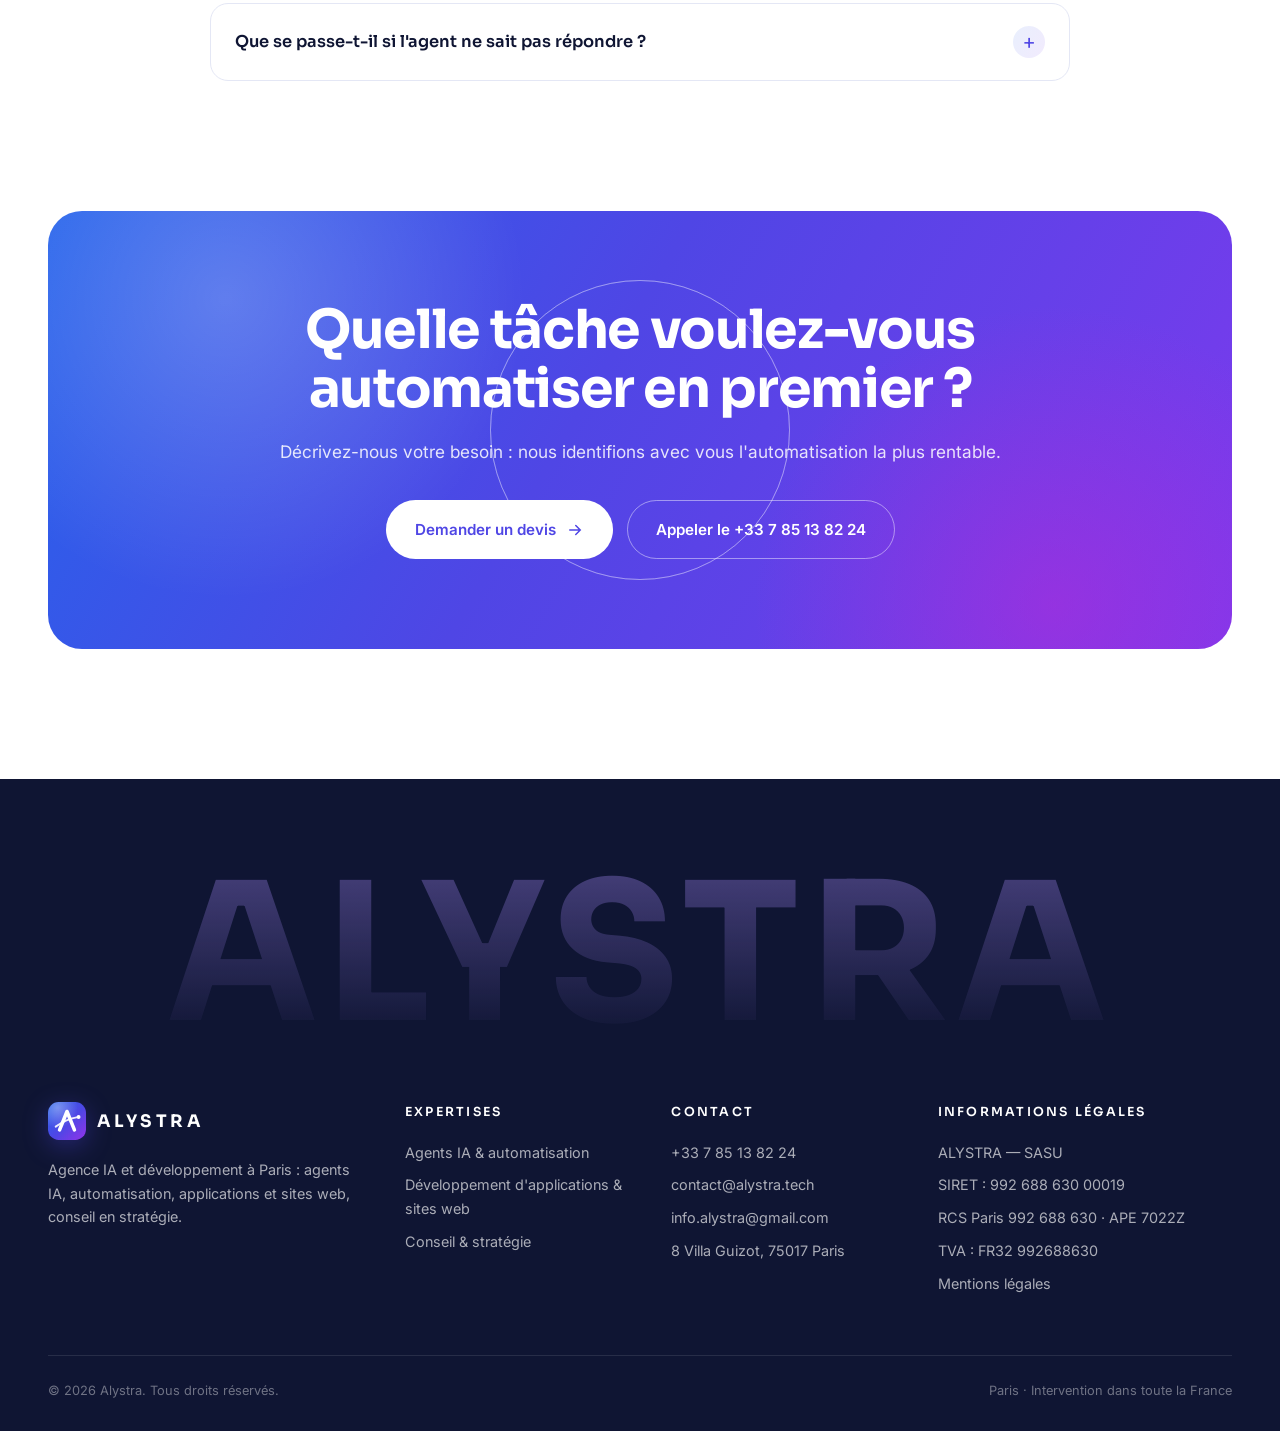
==== commit ef898446: "Nouveau logo et nouvelle vitrine des 10 services IA - Logo : tuile dégradé bleu/violet, A blanc et t" ====
--- a/agents-ia.html
+++ b/agents-ia.html
@@ -10,14 +10,14 @@
   <meta property="og:description" content="Alystra crée des agents IA, chatbots et automatisations sur mesure pour les entreprises : support client, prospection, documents, finance. Audit IA et devis personnalisé." />
   <meta property="og:type" content="website" />
   <meta property="og:url" content="https://alystra.tech/agents-ia.html" />
-  <meta property="og:image" content="https://alystra.tech/assets/logo-original.png" />
+  <meta property="og:image" content="https://alystra.tech/assets/og-image.jpg" />
   <meta property="og:locale" content="fr_FR" />
   <meta name="theme-color" content="#4f46e5" />
   <link rel="icon" type="image/svg+xml" href="assets/logo-mark.svg" />
   <link rel="preconnect" href="https://fonts.googleapis.com" />
   <link rel="preconnect" href="https://fonts.gstatic.com" crossorigin />
   <link href="https://fonts.googleapis.com/css2?family=Inter:wght@400;500;600;700&family=Sora:wght@400;500;600;700&display=swap" rel="stylesheet" />
-  <link rel="stylesheet" href="styles.css?v=2" />
+  <link rel="stylesheet" href="styles.css?v=4" />
   <script type="application/ld+json">{"@context": "https://schema.org", "@type": "BreadcrumbList", "itemListElement": [{"@type": "ListItem", "position": 1, "name": "Accueil", "item": "https://alystra.tech/"}, {"@type": "ListItem", "position": 2, "name": "Agents IA & automatisation", "item": "https://alystra.tech/agents-ia.html"}]}</script>
   <script type="application/ld+json">{"@context": "https://schema.org", "@type": "Service", "name": "Agents IA & automatisation", "description": "Alystra crée des agents IA, chatbots et automatisations sur mesure pour les entreprises : support client, prospection, documents, finance. Audit IA et devis personnalisé.", "provider": {"@type": "Organization", "name": "Alystra", "url": "https://alystra.tech"}, "areaServed": "FR"}</script>
   <script type="application/ld+json">{"@context": "https://schema.org", "@type": "FAQPage", "mainEntity": [{"@type": "Question", "name": "Combien coûte un agent IA ?", "acceptedAnswer": {"@type": "Answer", "text": "Le coût dépend du périmètre (nombre de tâches, outils à connecter, volume d'échanges). Après un premier échange, nous vous remettons un devis détaillé et adapté."}}, {"@type": "Question", "name": "L'agent IA peut-il se connecter à mes outils actuels ?", "acceptedAnswer": {"@type": "Answer", "text": "Oui. Nos agents peuvent être connectés à votre site, votre messagerie, votre CRM, votre agenda ou vos logiciels métiers selon leurs possibilités d'intégration."}}, {"@type": "Question", "name": "Faut-il des compétences techniques pour l'utiliser ?", "acceptedAnswer": {"@type": "Answer", "text": "Non. Nous livrons une solution prête à l'emploi, nous formons vos équipes et nous assurons le suivi."}}, {"@type": "Question", "name": "Que se passe-t-il si l'agent ne sait pas répondre ?", "acceptedAnswer": {"@type": "Answer", "text": "L'agent est configuré pour transmettre la demande à un membre de votre équipe lorsqu'une question sort de son périmètre."}}]}</script>
@@ -25,11 +25,14 @@
 <body>
   <svg width="0" height="0" style="position:absolute" aria-hidden="true">
     <defs>
-      <linearGradient id="goldGrad" x1="0" y1="1" x2="1" y2="0"><stop offset="0" stop-color="#a8823e"/><stop offset=".55" stop-color="#d6b26a"/><stop offset="1" stop-color="#e9cf95"/></linearGradient>
-      <symbol id="mark" viewBox="0 0 200 200">
-        <path d="M97 14 L106 14 L52 182 L36 182 Z" fill="currentColor"/>
-        <path d="M95 14 L112 14 L174 182 L142 182 Z" fill="currentColor"/>
-        <path d="M34 168 Q 92 108 192 92 Q 112 114 34 168 Z" fill="url(#goldGrad)"/>
+      <linearGradient id="brandGrad" x1="0" y1="0" x2="1" y2="1"><stop offset="0" stop-color="#2563eb"/><stop offset=".55" stop-color="#4f46e5"/><stop offset="1" stop-color="#9333ea"/></linearGradient>
+      <radialGradient id="brandShine" cx=".25" cy=".15" r=".9"><stop offset="0" stop-color="#fff" stop-opacity=".35"/><stop offset=".6" stop-color="#fff" stop-opacity="0"/></radialGradient>
+      <symbol id="mark" viewBox="0 0 64 64">
+        <rect width="64" height="64" rx="18" fill="url(#brandGrad)"/>
+        <rect width="64" height="64" rx="18" fill="url(#brandShine)"/>
+        <path d="M19.5 47 L32 16 L44.5 47" fill="none" stroke="#fff" stroke-width="6" stroke-linecap="round" stroke-linejoin="round"/>
+        <path d="M13 41.5 Q 31 28.5 50 25.5" fill="none" stroke="#fff" stroke-opacity=".9" stroke-width="3.2" stroke-linecap="round"/>
+        <circle cx="51.5" cy="25.2" r="3.3" fill="#fff"/>
       </symbol>
     </defs>
   </svg>
@@ -41,7 +44,7 @@
       <div class="header-inner">
         <a href="index.html" class="brand" aria-label="Alystra — accueil">
           <svg><use href="#mark"/></svg>
-          <span class="wordmark">ΛLYSTRΛ</span>
+          <span class="wordmark">ALYSTRA</span>
         </a>
         <nav class="nav" aria-label="Navigation principale">
           <div class="dd">
@@ -100,17 +103,70 @@
           <h2>Les <span class="grad">10 services IA</span> que nous proposons</h2>
           <p>Chaque service peut être réalisé seul ou combiné aux autres, selon vos priorités.</p>
         </div>
-        <div class="ai-grid">
-          <article class="ai-card reveal"><span class="n">01</span><div class="ic"><svg viewBox="0 0 24 24" fill="none" stroke="currentColor" stroke-width="1.8" stroke-linecap="round" stroke-linejoin="round"><circle cx="11" cy="11" r="7"/><path d="M21 21l-4.3-4.3"/></svg></div><h3>Audit & stratégie IA</h3><p>Identifier les processus automatisables, évaluer les économies possibles et construire votre feuille de route IA.</p></article>
-          <article class="ai-card reveal"><span class="n">02</span><div class="ic"><svg viewBox="0 0 24 24" fill="none" stroke="currentColor" stroke-width="1.8" stroke-linecap="round" stroke-linejoin="round"><rect x="3" y="3" width="6" height="6" rx="1.5"/><rect x="15" y="15" width="6" height="6" rx="1.5"/><path d="M9 6h4a2 2 0 012 2v7"/></svg></div><h3>Automatisation des processus</h3><p>Automatiser la saisie, les relances, les contrôles, la circulation des documents et les tâches administratives.</p></article>
-          <article class="ai-card reveal"><span class="n">03</span><div class="ic"><svg viewBox="0 0 24 24" fill="none" stroke="currentColor" stroke-width="1.8" stroke-linecap="round" stroke-linejoin="round"><rect x="4" y="7" width="16" height="12" rx="3"/><path d="M12 3v4M9 12h.01M15 12h.01M9 16h6"/></svg></div><h3>Agents IA métiers</h3><p>Des assistants capables d'exécuter des tâches dans vos CRM, ERP ou logiciels métiers, sous supervision.</p></article>
-          <article class="ai-card reveal"><span class="n">04</span><div class="ic"><svg viewBox="0 0 24 24" fill="none" stroke="currentColor" stroke-width="1.8" stroke-linecap="round" stroke-linejoin="round"><path d="M21 15a2 2 0 01-2 2H7l-4 4V5a2 2 0 012-2h14a2 2 0 012 2z"/></svg></div><h3>Chatbots intelligents</h3><p>Répondre à vos clients, qualifier vos prospects et interroger vos documents internes, 24h/24.</p></article>
-          <article class="ai-card reveal"><span class="n">05</span><div class="ic"><svg viewBox="0 0 24 24" fill="none" stroke="currentColor" stroke-width="1.8" stroke-linecap="round" stroke-linejoin="round"><path d="M3 3v18h18"/><path d="M7 15l4-4 3 3 6-6"/></svg></div><h3>Data analytics & IA</h3><p>Détecter les anomalies, prévoir les ventes, analyser les marges et améliorer vos décisions.</p></article>
-          <article class="ai-card reveal"><span class="n">06</span><div class="ic"><svg viewBox="0 0 24 24" fill="none" stroke="currentColor" stroke-width="1.8" stroke-linecap="round" stroke-linejoin="round"><circle cx="12" cy="12" r="9"/><circle cx="12" cy="12" r="5"/><circle cx="12" cy="12" r="1"/></svg></div><h3>IA commerciale & CRM</h3><p>Qualifier les leads, préparer la prospection, enrichir le CRM et automatiser les suivis.</p></article>
-          <article class="ai-card reveal"><span class="n">07</span><div class="ic"><svg viewBox="0 0 24 24" fill="none" stroke="currentColor" stroke-width="1.8" stroke-linecap="round" stroke-linejoin="round"><path d="M14 2H6a2 2 0 00-2 2v16a2 2 0 002 2h12a2 2 0 002-2V8z"/><path d="M14 2v6h6M8 13h8M8 17h5"/></svg></div><h3>IA documentaire</h3><p>Extraire automatiquement les données des factures, contrats, bons de commande et comptes rendus.</p></article>
-          <article class="ai-card reveal"><span class="n">08</span><div class="ic"><svg viewBox="0 0 24 24" fill="none" stroke="currentColor" stroke-width="1.8" stroke-linecap="round" stroke-linejoin="round"><path d="M12 2l8 4v6c0 5-3.5 8.5-8 10-4.5-1.5-8-5-8-10V6z"/><path d="M9 12l2 2 4-4"/></svg></div><h3>IA finance & risques</h3><p>Automatiser les rapprochements, les contrôles, le reporting et l'analyse des écarts.</p></article>
-          <article class="ai-card reveal"><span class="n">09</span><div class="ic"><svg viewBox="0 0 24 24" fill="none" stroke="currentColor" stroke-width="1.8" stroke-linecap="round" stroke-linejoin="round"><path d="M22 10L12 5 2 10l10 5 10-5z"/><path d="M6 12v5c3 2 9 2 12 0v-5"/></svg></div><h3>Formation des équipes</h3><p>Former vos collaborateurs à l'IA générative et aux outils pour un usage efficace et sécurisé.</p></article>
-          <article class="ai-card reveal"><span class="n">10</span><div class="ic"><svg viewBox="0 0 24 24" fill="none" stroke="currentColor" stroke-width="1.8" stroke-linecap="round" stroke-linejoin="round"><path d="M9 2v6M15 2v6M6 8h12v4a6 6 0 01-12 0zM12 18v4"/></svg></div><h3>Intégration & maintenance</h3><p>Connecter l'IA à vos outils existants, la sécuriser et la faire évoluer dans la durée.</p></article>
+        <div class="ai-wrap">
+          <div class="ais reveal" id="ais">
+            <div class="ais-bg" aria-hidden="true"><i></i><i></i></div>
+            <ol class="ais-list">
+            <li class="ais-item active" data-ic="search">
+              <button type="button" class="ais-tab" aria-expanded="true"><span class="n">01</span><span class="t">Audit & stratégie IA</span><span class="ic"><svg viewBox="0 0 24 24" fill="none" stroke="currentColor" stroke-width="1.8" stroke-linecap="round" stroke-linejoin="round"><circle cx="11" cy="11" r="7"/><path d="M21 21l-4.3-4.3"/></svg></span></button>
+              <div class="ais-detail"><div><p>Identifier les processus automatisables, évaluer les économies possibles et construire votre feuille de route IA.</p><div class="chips"><span>Cartographie des processus</span><span>Estimation des gains</span><span>Feuille de route</span></div></div></div>
+            </li>
+            <li class="ais-item" data-ic="flow">
+              <button type="button" class="ais-tab" aria-expanded="false"><span class="n">02</span><span class="t">Automatisation des processus</span><span class="ic"><svg viewBox="0 0 24 24" fill="none" stroke="currentColor" stroke-width="1.8" stroke-linecap="round" stroke-linejoin="round"><rect x="3" y="3" width="6" height="6" rx="1.5"/><rect x="15" y="15" width="6" height="6" rx="1.5"/><path d="M9 6h4a2 2 0 012 2v7"/></svg></span></button>
+              <div class="ais-detail"><div><p>Automatiser la saisie, les relances, les contrôles, la circulation des documents et les tâches administratives.</p><div class="chips"><span>Saisie automatique</span><span>Relances</span><span>Workflows</span></div></div></div>
+            </li>
+            <li class="ais-item" data-ic="bot">
+              <button type="button" class="ais-tab" aria-expanded="false"><span class="n">03</span><span class="t">Agents IA métiers</span><span class="ic"><svg viewBox="0 0 24 24" fill="none" stroke="currentColor" stroke-width="1.8" stroke-linecap="round" stroke-linejoin="round"><rect x="4" y="7" width="16" height="12" rx="3"/><path d="M12 3v4M9 12h.01M15 12h.01M9 16h6"/></svg></span></button>
+              <div class="ais-detail"><div><p>Des assistants capables d'exécuter des tâches dans vos CRM, ERP ou logiciels métiers, sous supervision.</p><div class="chips"><span>CRM & ERP</span><span>Logiciels métiers</span><span>Supervision humaine</span></div></div></div>
+            </li>
+            <li class="ais-item" data-ic="chat">
+              <button type="button" class="ais-tab" aria-expanded="false"><span class="n">04</span><span class="t">Chatbots intelligents</span><span class="ic"><svg viewBox="0 0 24 24" fill="none" stroke="currentColor" stroke-width="1.8" stroke-linecap="round" stroke-linejoin="round"><path d="M21 15a2 2 0 01-2 2H7l-4 4V5a2 2 0 012-2h14a2 2 0 012 2z"/></svg></span></button>
+              <div class="ais-detail"><div><p>Répondre à vos clients, qualifier vos prospects et interroger vos documents internes, 24h/24.</p><div class="chips"><span>Site web</span><span>WhatsApp & e-mail</span><span>Base documentaire</span></div></div></div>
+            </li>
+            <li class="ais-item" data-ic="chart">
+              <button type="button" class="ais-tab" aria-expanded="false"><span class="n">05</span><span class="t">Data analytics & IA</span><span class="ic"><svg viewBox="0 0 24 24" fill="none" stroke="currentColor" stroke-width="1.8" stroke-linecap="round" stroke-linejoin="round"><path d="M3 3v18h18"/><path d="M7 15l4-4 3 3 6-6"/></svg></span></button>
+              <div class="ais-detail"><div><p>Détecter les anomalies, prévoir les ventes, analyser les marges et améliorer vos décisions.</p><div class="chips"><span>Prévisions</span><span>Anomalies</span><span>Tableaux de bord</span></div></div></div>
+            </li>
+            <li class="ais-item" data-ic="target">
+              <button type="button" class="ais-tab" aria-expanded="false"><span class="n">06</span><span class="t">IA commerciale & CRM</span><span class="ic"><svg viewBox="0 0 24 24" fill="none" stroke="currentColor" stroke-width="1.8" stroke-linecap="round" stroke-linejoin="round"><circle cx="12" cy="12" r="9"/><circle cx="12" cy="12" r="5"/><circle cx="12" cy="12" r="1"/></svg></span></button>
+              <div class="ais-detail"><div><p>Qualifier les leads, préparer la prospection, enrichir le CRM et automatiser les suivis.</p><div class="chips"><span>Scoring des leads</span><span>Prospection</span><span>Suivi CRM</span></div></div></div>
+            </li>
+            <li class="ais-item" data-ic="doc">
+              <button type="button" class="ais-tab" aria-expanded="false"><span class="n">07</span><span class="t">IA documentaire</span><span class="ic"><svg viewBox="0 0 24 24" fill="none" stroke="currentColor" stroke-width="1.8" stroke-linecap="round" stroke-linejoin="round"><path d="M14 2H6a2 2 0 00-2 2v16a2 2 0 002 2h12a2 2 0 002-2V8z"/><path d="M14 2v6h6M8 13h8M8 17h5"/></svg></span></button>
+              <div class="ais-detail"><div><p>Extraire automatiquement les données des factures, contrats, bons de commande et comptes rendus.</p><div class="chips"><span>Factures</span><span>Contrats</span><span>Comptes rendus</span></div></div></div>
+            </li>
+            <li class="ais-item" data-ic="shield">
+              <button type="button" class="ais-tab" aria-expanded="false"><span class="n">08</span><span class="t">IA finance & risques</span><span class="ic"><svg viewBox="0 0 24 24" fill="none" stroke="currentColor" stroke-width="1.8" stroke-linecap="round" stroke-linejoin="round"><path d="M12 2l8 4v6c0 5-3.5 8.5-8 10-4.5-1.5-8-5-8-10V6z"/><path d="M9 12l2 2 4-4"/></svg></span></button>
+              <div class="ais-detail"><div><p>Automatiser les rapprochements, les contrôles, le reporting et l'analyse des écarts.</p><div class="chips"><span>Rapprochements</span><span>Contrôles</span><span>Reporting</span></div></div></div>
+            </li>
+            <li class="ais-item" data-ic="school">
+              <button type="button" class="ais-tab" aria-expanded="false"><span class="n">09</span><span class="t">Formation des équipes</span><span class="ic"><svg viewBox="0 0 24 24" fill="none" stroke="currentColor" stroke-width="1.8" stroke-linecap="round" stroke-linejoin="round"><path d="M22 10L12 5 2 10l10 5 10-5z"/><path d="M6 12v5c3 2 9 2 12 0v-5"/></svg></span></button>
+              <div class="ais-detail"><div><p>Former vos collaborateurs à l'IA générative et aux outils pour un usage efficace et sécurisé.</p><div class="chips"><span>Ateliers pratiques</span><span>Bonnes pratiques</span><span>Sécurité</span></div></div></div>
+            </li>
+            <li class="ais-item" data-ic="plug">
+              <button type="button" class="ais-tab" aria-expanded="false"><span class="n">10</span><span class="t">Intégration & maintenance</span><span class="ic"><svg viewBox="0 0 24 24" fill="none" stroke="currentColor" stroke-width="1.8" stroke-linecap="round" stroke-linejoin="round"><path d="M9 2v6M15 2v6M6 8h12v4a6 6 0 01-12 0zM12 18v4"/></svg></span></button>
+              <div class="ais-detail"><div><p>Connecter l'IA à vos outils existants, la sécuriser et la faire évoluer dans la durée.</p><div class="chips"><span>Connexion à vos outils</span><span>Sécurité</span><span>Évolutions</span></div></div></div>
+            </li>
+            </ol>
+            <div class="ais-panel" aria-live="polite">
+              <div class="ais-num" aria-hidden="true">01</div>
+              <div class="ais-icon" aria-hidden="true"><span class="orb o1"></span><span class="orb o2"></span><div class="tile"><svg viewBox="0 0 24 24" fill="none" stroke="currentColor" stroke-width="1.8" stroke-linecap="round" stroke-linejoin="round"><circle cx="11" cy="11" r="7"/><path d="M21 21l-4.3-4.3"/></svg></div></div>
+              <div class="ais-content">
+                <span class="ais-count">Service <b>01</b> / 10</span>
+                <h3>Audit & stratégie IA</h3>
+                <p>Identifier les processus automatisables, évaluer les économies possibles et construire votre feuille de route IA.</p>
+                <div class="chips"><span>Cartographie des processus</span><span>Estimation des gains</span><span>Feuille de route</span></div>
+              </div>
+              <div class="ais-foot">
+                <a href="index.html#contact" class="btn btn-white">Parler de ce service <svg width="18" height="18" viewBox="0 0 24 24" fill="none" stroke="currentColor" stroke-width="2" stroke-linecap="round"><path d="M5 12h14M13 6l6 6-6 6"/></svg></a>
+                <div class="ais-arrows">
+                  <button type="button" class="ais-prev" aria-label="Service précédent"><svg width="18" height="18" viewBox="0 0 24 24" fill="none" stroke="currentColor" stroke-width="2"><path d="M19 12H5M11 18l-6-6 6-6"/></svg></button>
+                  <button type="button" class="ais-next" aria-label="Service suivant"><svg width="18" height="18" viewBox="0 0 24 24" fill="none" stroke="currentColor" stroke-width="2"><path d="M5 12h14M13 6l6 6-6 6"/></svg></button>
+                </div>
+              </div>
+              <div class="ais-progress"><i></i></div>
+            </div>
+          </div>
         </div>
       </div>
     </section>
@@ -202,7 +258,7 @@
         <div>
           <a href="index.html" class="brand" style="margin-bottom:18px">
             <svg><use href="#mark"/></svg>
-            <span class="wordmark">ΛLYSTRΛ</span>
+            <span class="wordmark">ALYSTRA</span>
           </a>
           <p>Agence IA et développement à Paris : agents IA, automatisation, applications et sites web, conseil en stratégie.</p>
         </div>
@@ -241,6 +297,6 @@
     </div>
   </footer>
 
-  <script src="script.js?v=2"></script>
+  <script src="script.js?v=4"></script>
 </body>
 </html>
--- a/styles.css
+++ b/styles.css
@@ -87,11 +87,15 @@
 /* ---------- Loader ---------- */
 .loader { position: fixed; inset: 0; z-index: 300; background: #fff; display: grid; place-items: center; transition: opacity .7s var(--ease), visibility .7s; }
 .loader.done { opacity: 0; visibility: hidden; }
-.loader svg { width: 84px; height: 84px; }
-.loader .l1, .loader .l2 { stroke: var(--navy); stroke-width: 2; fill: transparent; stroke-dasharray: 500; stroke-dashoffset: 500; animation: draw 1.1s var(--ease) forwards; }
-.loader .l3 { opacity: 0; animation: fadein .5s .7s forwards; }
-@keyframes draw { to { stroke-dashoffset: 0; fill: var(--navy); } }
-@keyframes fadein { to { opacity: 1; } }
+.loader svg { width: 84px; height: 84px; overflow: visible; }
+.loader .l0 { transform-origin: 32px 32px; transform: scale(0) rotate(-30deg); animation: tilein .7s var(--ease) forwards; }
+.loader .l1, .loader .l2 { fill: none; stroke: #fff; stroke-linecap: round; stroke-linejoin: round; stroke-dasharray: 80; stroke-dashoffset: 80; }
+.loader .l1 { stroke-width: 6; animation: draw .7s .35s var(--ease) forwards; }
+.loader .l2 { stroke-width: 3.2; animation: draw .6s .7s var(--ease) forwards; }
+.loader .l3 { opacity: 0; transform-origin: 51.5px 25.2px; animation: spark .5s 1.1s var(--ease) forwards; }
+@keyframes tilein { to { transform: none; } }
+@keyframes draw { to { stroke-dashoffset: 0; } }
+@keyframes spark { 0% { opacity: 0; transform: scale(0); } 60% { opacity: 1; transform: scale(1.8); } 100% { opacity: 1; transform: scale(1); } }
 
 /* ---------- Header ---------- */
 .header { position: fixed; top: 14px; left: 0; right: 0; z-index: 80; transition: transform .5s var(--ease); }
@@ -103,8 +107,9 @@
 }
 .header.scrolled .header-inner { background: rgba(255,255,255,.82); border-color: var(--line); box-shadow: var(--shadow-sm); backdrop-filter: blur(16px) saturate(160%); -webkit-backdrop-filter: blur(16px) saturate(160%); }
 .brand { display: flex; align-items: center; gap: 11px; flex-shrink: 0; }
-.brand svg { width: 34px; height: 34px; color: var(--navy); }
-.wordmark { font-weight: 600; letter-spacing: .32em; font-size: 1.02rem; color: var(--navy); }
+.brand svg { width: 38px; height: 38px; transition: transform .6s var(--ease); filter: drop-shadow(0 6px 12px rgba(79,70,229,.35)); }
+.brand:hover svg { transform: rotate(-8deg) scale(1.06); }
+.wordmark { font-weight: 700; letter-spacing: .2em; font-size: 1.08rem; color: var(--ink); }
 .nav { display: flex; align-items: center; gap: 2px; }
 .nav > a, .dd > button { padding: 10px 15px; border-radius: 999px; font-size: .9rem; font-weight: 500; color: var(--ink-2); transition: color .3s, background .3s; background: none; border: 0; cursor: pointer; font-family: inherit; display: inline-flex; align-items: center; gap: 6px; }
 .nav > a:hover, .dd > button:hover, .nav > a.active { color: var(--indigo); background: var(--soft-2); }
@@ -254,30 +259,79 @@
 .pillar .more svg { transition: transform .4s var(--ease); }
 .pillar:hover .more svg { transform: translateX(6px); }
 
-/* ---------- AI services grid ---------- */
-.ai-grid { display: grid; grid-template-columns: repeat(5, 1fr); gap: 16px; }
-.ai-card {
-  position: relative; padding: 26px 22px; border-radius: 22px; background: #fff; border: 1px solid var(--line);
-  transition: transform .5s var(--ease), box-shadow .5s, border-color .4s; overflow: hidden;
-}
-.ai-card::before { content: ""; position: absolute; inset: 0; background: var(--grad); opacity: 0; transition: opacity .5s; z-index: 0; }
-.ai-card > * { position: relative; z-index: 1; }
-.ai-card:hover { transform: translateY(-8px); box-shadow: var(--shadow-lg); border-color: transparent; }
-.ai-card:hover::before { opacity: 1; }
-.ai-card:hover h3, .ai-card:hover p, .ai-card:hover .n { color: #fff; }
-.ai-card:hover .ic { background: rgba(255,255,255,.18); color: #fff; }
-.ai-card .n { font-family: "Sora"; font-size: .75rem; font-weight: 600; letter-spacing: .14em; color: var(--violet); transition: color .4s; }
-.ai-card .ic { width: 46px; height: 46px; border-radius: 14px; display: grid; place-items: center; background: var(--grad-soft); color: var(--indigo); margin: 14px 0 16px; transition: background .4s, color .4s; }
-.ai-card .ic svg { width: 22px; height: 22px; }
-.ai-card h3 { font-size: 1.02rem; margin-bottom: 8px; transition: color .4s; }
-.ai-card p { font-size: .86rem; color: var(--muted); line-height: 1.55; transition: color .4s; }
+/* ---------- 10 services IA : vitrine interactive ---------- */
+.ais {
+  position: relative; display: grid; grid-template-columns: 1fr 1.08fr; gap: 28px; padding: 28px;
+  border-radius: 34px; overflow: hidden; color: #fff;
+  background: radial-gradient(700px 500px at 0% 0%, rgba(37,99,235,.45), transparent 60%),
+              radial-gradient(700px 500px at 100% 100%, rgba(147,51,234,.5), transparent 60%), #0c1033;
+  box-shadow: 0 50px 110px -50px rgba(49,46,129,.8);
+}
+.ais-bg { position: absolute; inset: 0; pointer-events: none;
+  background-image: linear-gradient(rgba(255,255,255,.045) 1px, transparent 1px), linear-gradient(90deg, rgba(255,255,255,.045) 1px, transparent 1px);
+  background-size: 44px 44px; mask-image: radial-gradient(circle at 70% 40%, #000, transparent 75%); -webkit-mask-image: radial-gradient(circle at 70% 40%, #000, transparent 75%); }
+.ais-bg i { position: absolute; width: 320px; height: 320px; border-radius: 50%; filter: blur(70px); background: rgba(124,58,237,.45); animation: float 14s ease-in-out infinite; right: 10%; top: 10%; }
+.ais-bg i + i { background: rgba(37,99,235,.4); left: 5%; top: auto; bottom: 0; animation-delay: -7s; }
+.ais-list { position: relative; z-index: 1; list-style: none; display: grid; gap: 6px; align-content: start; counter-reset: none; }
+.ais-tab {
+  width: 100%; display: flex; align-items: center; gap: 16px; padding: 15px 18px; border-radius: 16px;
+  background: transparent; border: 1px solid transparent; color: rgba(255,255,255,.62); cursor: pointer;
+  font: inherit; text-align: left; position: relative; overflow: hidden; transition: color .35s, background .35s, border-color .35s;
+}
+.ais-tab::before { content: ""; position: absolute; left: 0; top: 18%; bottom: 18%; width: 3px; border-radius: 3px; background: linear-gradient(180deg, #60a5fa, #c084fc); transform: scaleY(0); transition: transform .45s var(--ease); }
+.ais-tab:hover { color: #fff; background: rgba(255,255,255,.05); }
+.ais-item.active .ais-tab { color: #fff; background: rgba(255,255,255,.09); border-color: rgba(255,255,255,.12); }
+.ais-item.active .ais-tab::before { transform: scaleY(1); }
+.ais-tab .n { font-family: "Sora"; font-size: .78rem; font-weight: 600; letter-spacing: .12em; color: #a5b4fc; min-width: 22px; }
+.ais-tab .t { flex: 1; font-family: "Sora"; font-weight: 600; font-size: 1rem; letter-spacing: -.01em; }
+.ais-tab .ic { width: 36px; height: 36px; border-radius: 11px; display: grid; place-items: center; background: rgba(255,255,255,.07); color: #c7d2fe; transition: background .35s, color .35s, transform .45s var(--ease); }
+.ais-tab .ic svg { width: 18px; height: 18px; }
+.ais-item.active .ais-tab .ic { background: var(--grad); color: #fff; transform: rotate(-8deg) scale(1.06); }
+.ais-detail { display: grid; grid-template-rows: 0fr; transition: grid-template-rows .5s var(--ease); }
+.ais-detail > div { overflow: hidden; }
+.ais-detail p { color: rgba(255,255,255,.75); font-size: .93rem; padding: 4px 18px 0 56px; }
+.ais-detail .chips { padding: 12px 18px 16px 56px; }
+.chips { display: flex; flex-wrap: wrap; gap: 8px; }
+.chips span { font-size: .78rem; padding: 6px 12px; border-radius: 999px; background: rgba(255,255,255,.1); border: 1px solid rgba(255,255,255,.14); color: #e0e7ff; }
+
+.ais-panel {
+  position: relative; z-index: 1; border-radius: 26px; padding: 40px; overflow: hidden; display: flex; flex-direction: column;
+  background: linear-gradient(160deg, rgba(255,255,255,.14), rgba(255,255,255,.04)); border: 1px solid rgba(255,255,255,.16);
+  backdrop-filter: blur(14px); -webkit-backdrop-filter: blur(14px); min-height: 100%;
+}
+.ais-num { position: absolute; right: 24px; top: -10px; font-family: "Sora"; font-weight: 700; font-size: 11rem; line-height: 1; letter-spacing: -.06em; color: transparent; -webkit-text-stroke: 1.5px rgba(255,255,255,.14); user-select: none; transition: opacity .4s, transform .6s var(--ease); }
+.ais-icon { position: relative; width: 120px; height: 120px; display: grid; place-items: center; margin-bottom: 30px; }
+.ais-icon .tile { width: 78px; height: 78px; border-radius: 24px; display: grid; place-items: center; background: var(--grad); box-shadow: 0 20px 40px -12px rgba(124,58,237,.9), inset 0 1px 0 rgba(255,255,255,.35); color: #fff; position: relative; z-index: 2; transition: transform .6s var(--ease); }
+.ais-icon .tile svg { width: 36px; height: 36px; }
+.ais-icon .orb { position: absolute; inset: 0; border-radius: 50%; border: 1px dashed rgba(255,255,255,.28); animation: rot 16s linear infinite; }
+.ais-icon .orb::after { content: ""; position: absolute; top: -4px; left: 50%; width: 8px; height: 8px; border-radius: 50%; background: #c4b5fd; box-shadow: 0 0 12px #c4b5fd; }
+.ais-icon .o2 { inset: -18px; border-style: solid; border-color: rgba(255,255,255,.1); animation-duration: 24s; animation-direction: reverse; }
+.ais-icon .o2::after { background: #93c5fd; box-shadow: 0 0 12px #93c5fd; }
+@keyframes rot { to { transform: rotate(360deg); } }
+.ais-content { position: relative; transition: opacity .35s, transform .5s var(--ease); }
+.ais-count { font-size: .8rem; letter-spacing: .14em; text-transform: uppercase; color: #a5b4fc; }
+.ais-count b { color: #fff; }
+.ais-content h3 { color: #fff; font-size: clamp(1.6rem, 2.6vw, 2.2rem); margin: 10px 0 14px; letter-spacing: -.02em; }
+.ais-content p { color: rgba(255,255,255,.8); font-size: 1.04rem; max-width: 480px; margin-bottom: 22px; }
+.ais-panel.swap .ais-content, .ais-panel.swap .ais-num { opacity: 0; transform: translateY(16px); }
+.ais-panel.swap .ais-icon .tile { transform: scale(.7) rotate(-20deg); }
+.ais-foot { margin-top: auto; padding-top: 34px; display: flex; align-items: center; justify-content: space-between; gap: 14px; flex-wrap: wrap; }
+.ais-arrows { display: flex; gap: 8px; }
+.ais-arrows button { width: 46px; height: 46px; border-radius: 50%; border: 1px solid rgba(255,255,255,.25); background: rgba(255,255,255,.06); color: #fff; cursor: pointer; display: grid; place-items: center; transition: background .3s, transform .3s var(--ease); }
+.ais-arrows button:hover { background: rgba(255,255,255,.18); transform: scale(1.06); }
+.ais-progress { position: absolute; left: 0; right: 0; bottom: 0; height: 3px; background: rgba(255,255,255,.08); }
+.ais-progress i { display: block; height: 100%; width: 0; background: linear-gradient(90deg, #60a5fa, #c084fc); }
+.ais-progress i.run { animation: aisbar 6s linear forwards; }
+.ais:hover .ais-progress i.run { animation-play-state: paused; }
+@keyframes aisbar { to { width: 100%; } }
 
 /* chat demo */
 .demo { display: grid; grid-template-columns: .95fr 1.05fr; gap: 60px; align-items: center; margin-top: 100px; }
 .chat { border-radius: 28px; overflow: hidden; background: #fff; border: 1px solid var(--line); box-shadow: var(--shadow-lg); }
 .chat-top { display: flex; align-items: center; gap: 12px; padding: 18px 22px; border-bottom: 1px solid var(--line); background: var(--soft); }
 .chat-top .av { width: 40px; height: 40px; border-radius: 12px; display: grid; place-items: center; background: #fff; border: 1px solid var(--line); }
-.chat-top .av svg { width: 26px; height: 26px; color: var(--navy); }
+.chat-top .av svg { width: 40px; height: 40px; }
+.chat-top .av { border: 0; background: none; }
 .chat-top strong { font-family: "Sora"; font-size: .95rem; display: block; }
 .chat-top small { color: #16a34a; font-size: .76rem; }
 .chat-body { padding: 24px 22px; display: flex; flex-direction: column; gap: 12px; height: 380px; overflow: hidden; }
@@ -419,8 +473,16 @@
 .legal .box:hover { transform: none; }
 
 /* ---------- Responsive ---------- */
+@media (max-width: 1080px) {
+  .ais { grid-template-columns: 1fr; padding: 14px; border-radius: 28px; }
+  .ais-panel { display: none; }
+  .ais-item.active .ais-detail { grid-template-rows: 1fr; }
+  .ais-tab { padding: 16px 14px; }
+}
+@media (min-width: 1081px) {
+  .ais-detail { display: none; }
+}
 @media (max-width: 1180px) {
-  .ai-grid { grid-template-columns: repeat(3, 1fr); }
   .nav > a, .dd > button { padding: 10px 11px; }
 }
 @media (max-width: 1080px) {
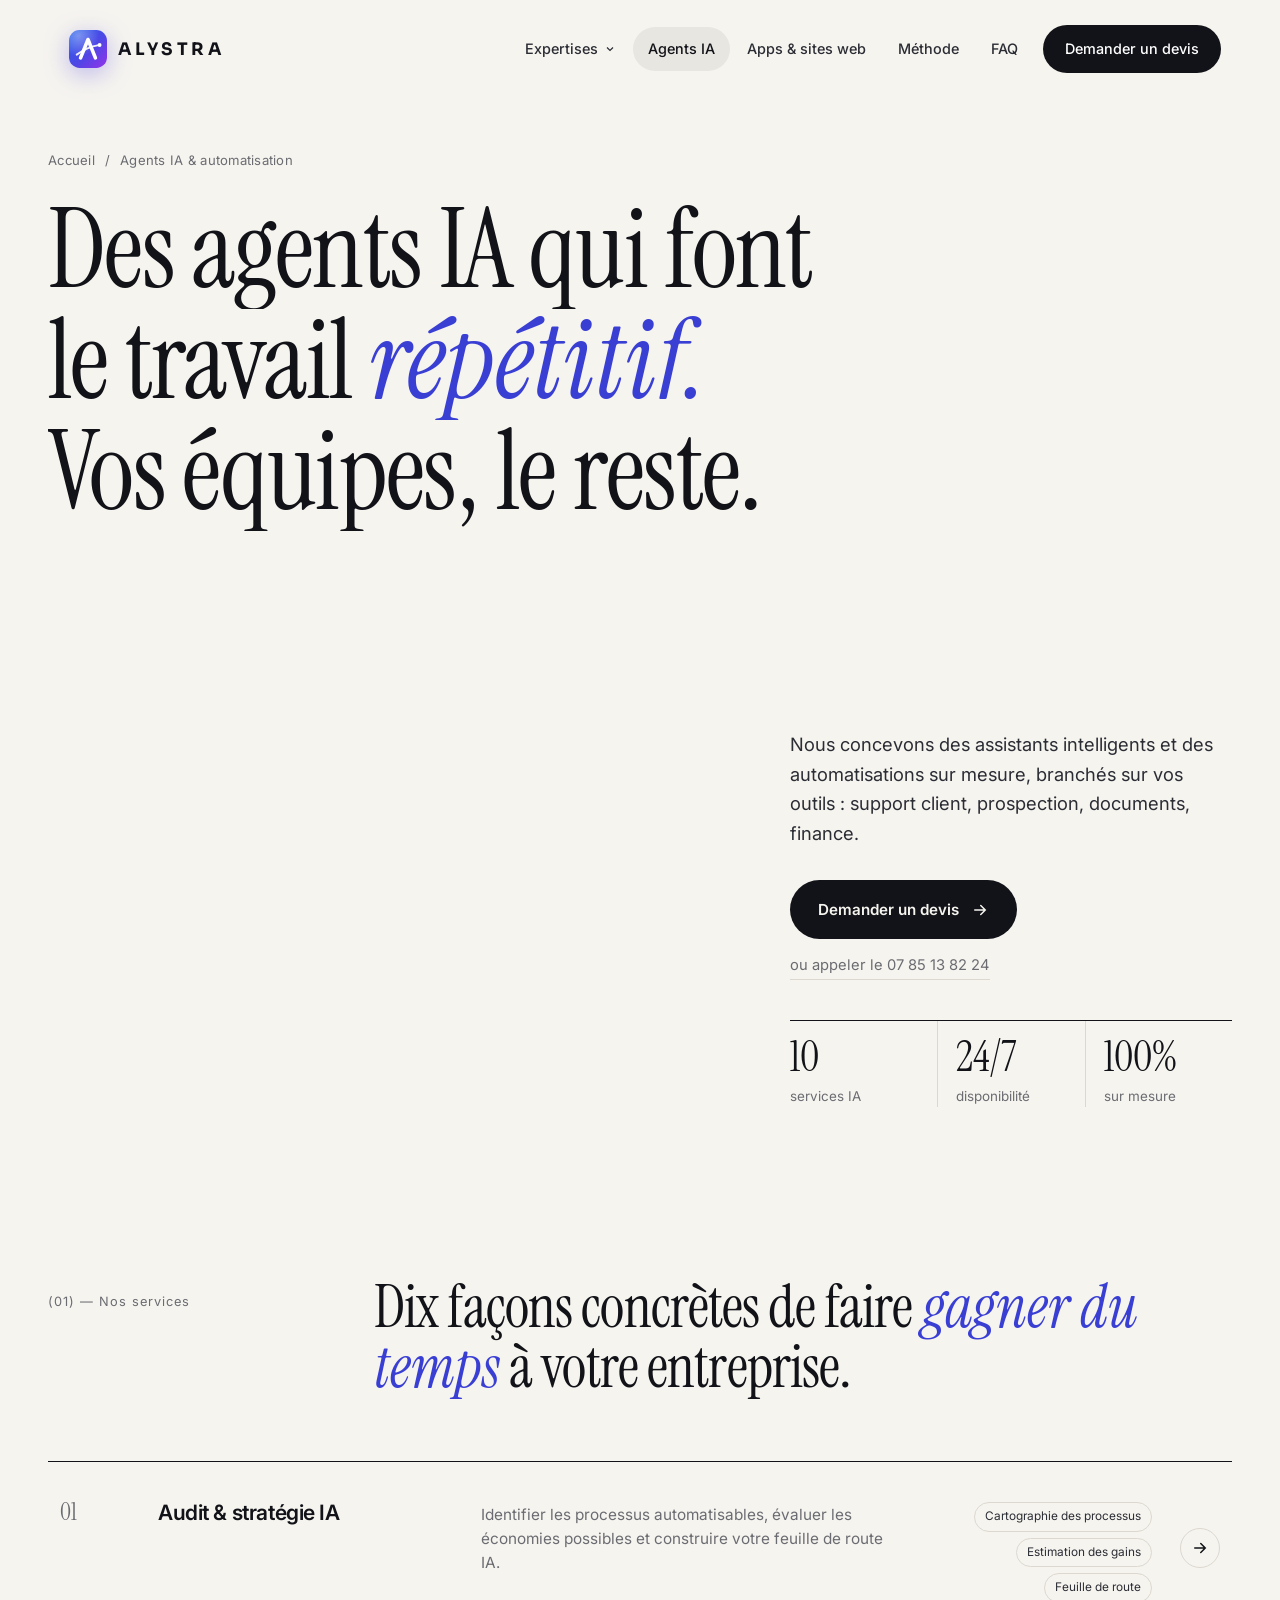
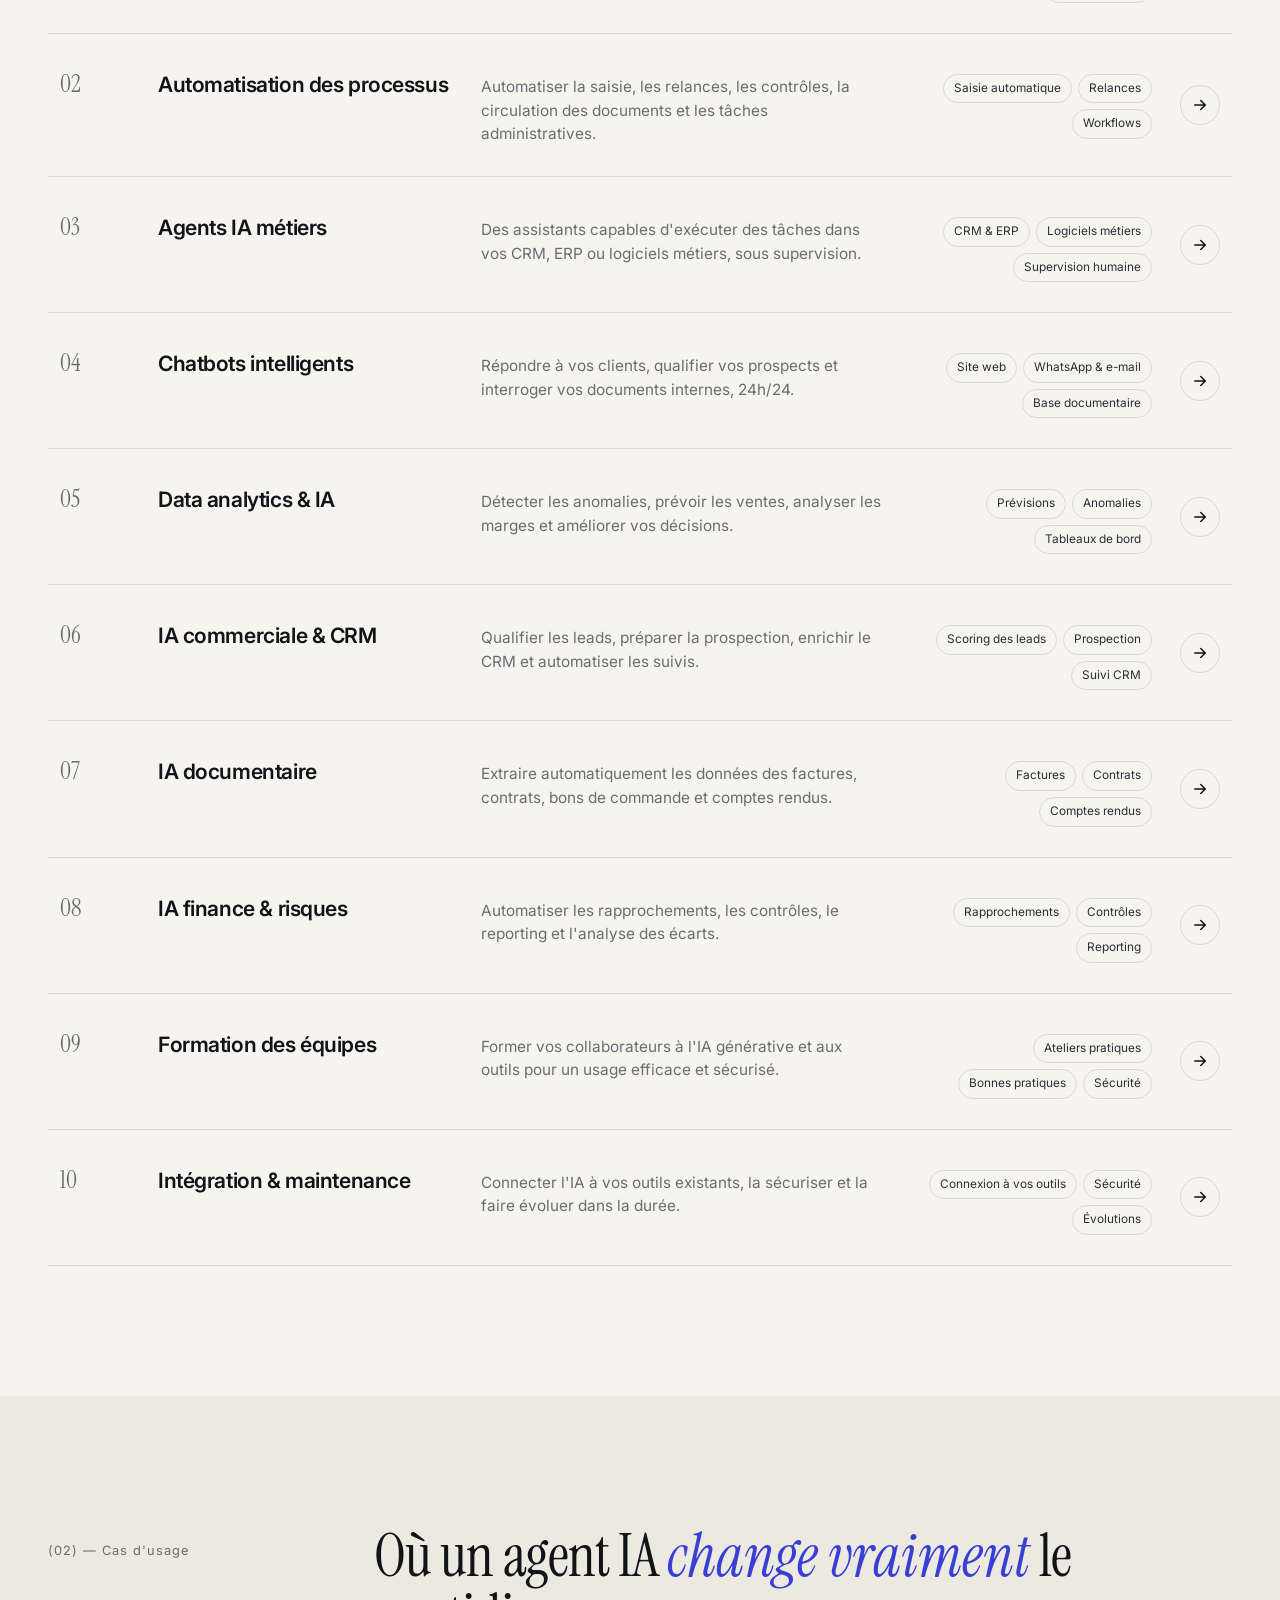
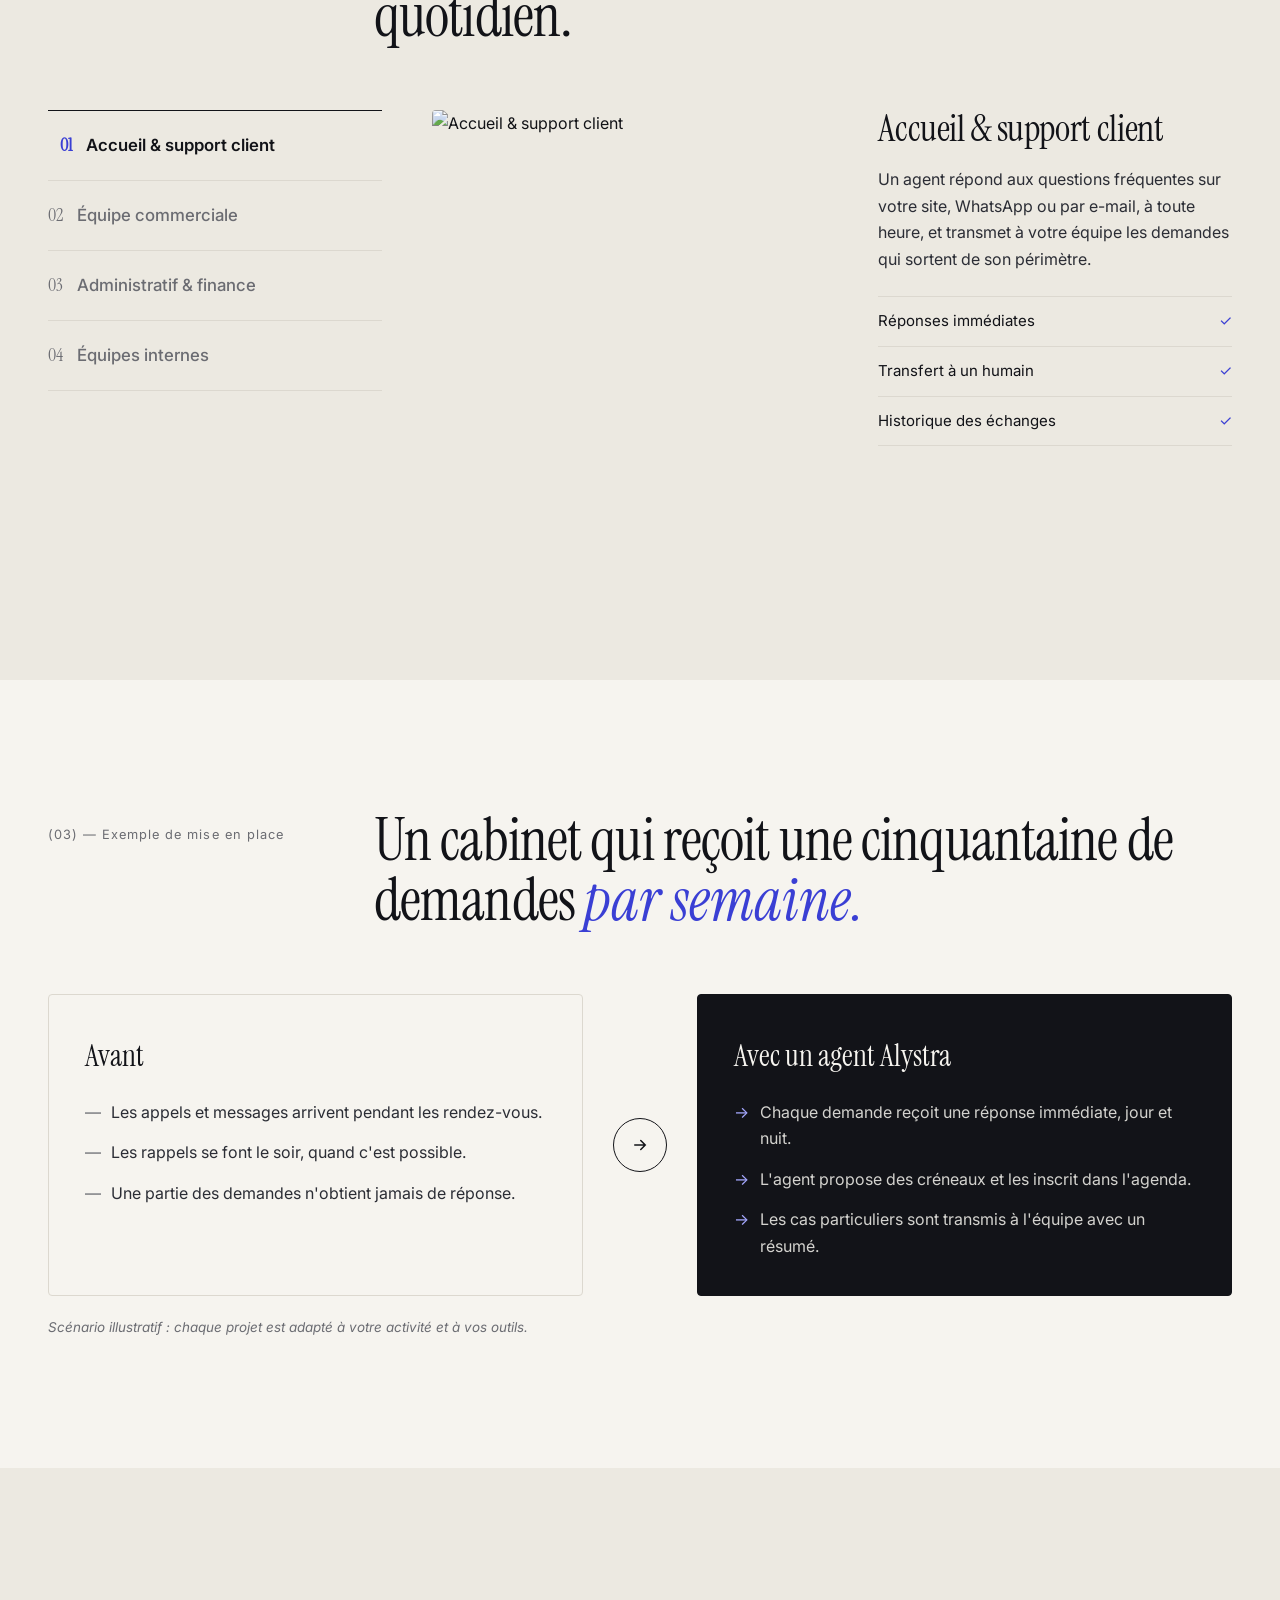
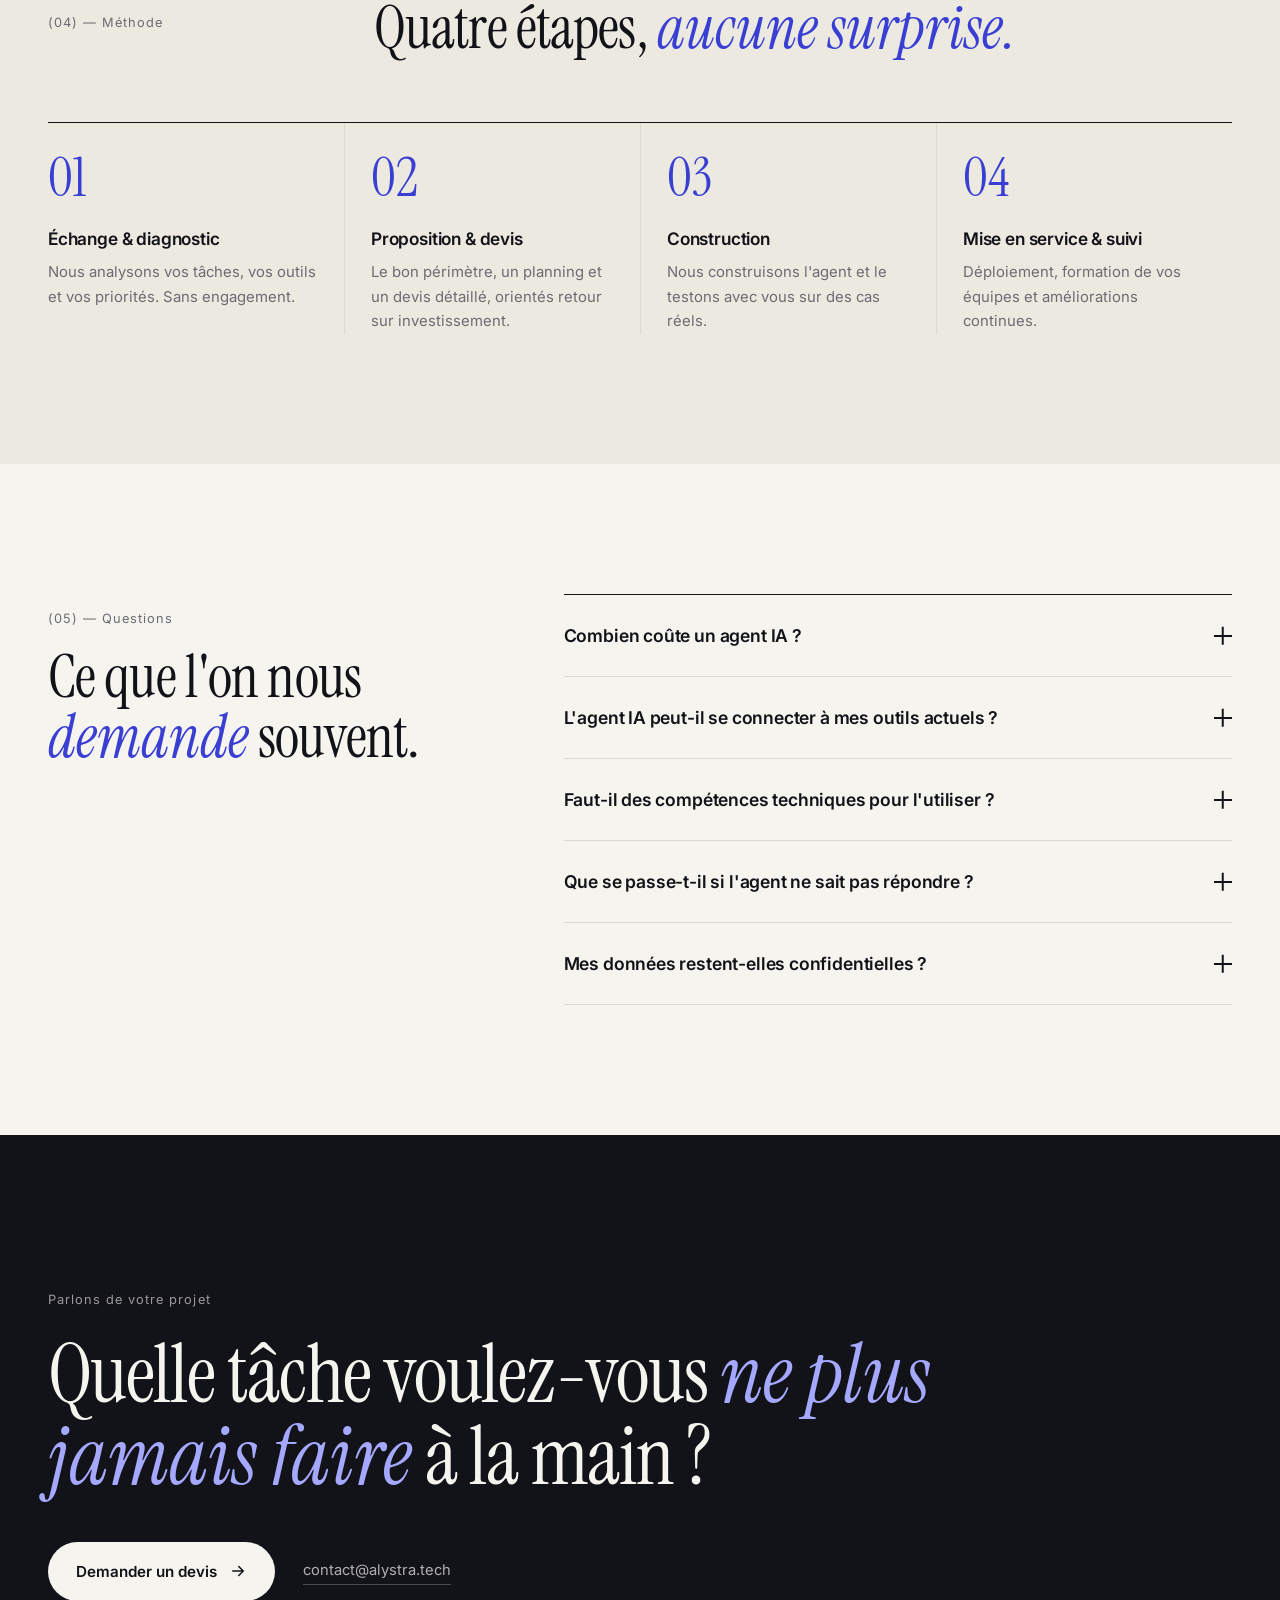
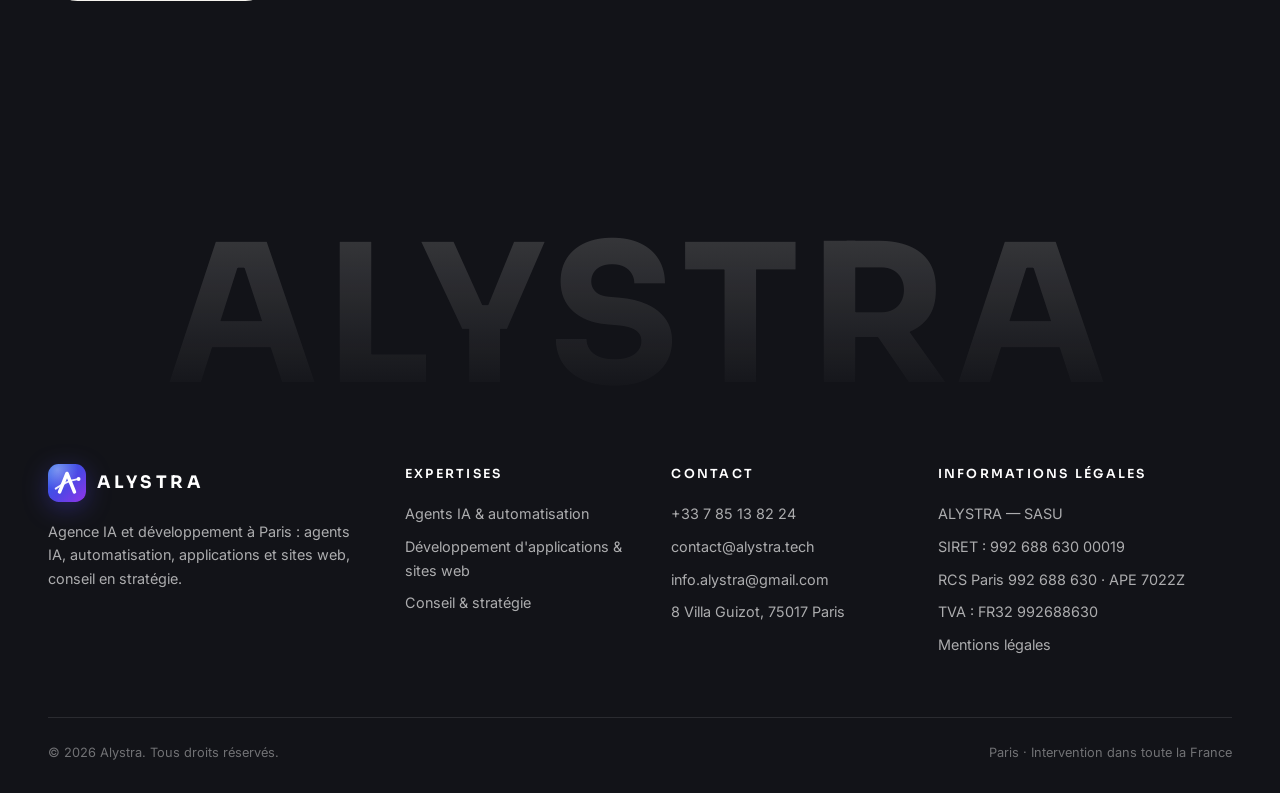
==== commit 37798d0a: "Page Agents IA : nouveau design éditorial Typo serif (Instrument Serif), fond papier, une seule coul" ====
--- a/agents-ia.html
+++ b/agents-ia.html
@@ -17,12 +17,14 @@
   <link rel="preconnect" href="https://fonts.googleapis.com" />
   <link rel="preconnect" href="https://fonts.gstatic.com" crossorigin />
   <link href="https://fonts.googleapis.com/css2?family=Inter:wght@400;500;600;700&family=Sora:wght@400;500;600;700&display=swap" rel="stylesheet" />
-  <link rel="stylesheet" href="styles.css?v=4" />
+  <link rel="stylesheet" href="styles.css?v=5" />
+  <link href="https://fonts.googleapis.com/css2?family=Instrument+Serif:ital@0;1&display=swap" rel="stylesheet" />
+  <link rel="stylesheet" href="editorial.css?v=1" />
   <script type="application/ld+json">{"@context": "https://schema.org", "@type": "BreadcrumbList", "itemListElement": [{"@type": "ListItem", "position": 1, "name": "Accueil", "item": "https://alystra.tech/"}, {"@type": "ListItem", "position": 2, "name": "Agents IA & automatisation", "item": "https://alystra.tech/agents-ia.html"}]}</script>
   <script type="application/ld+json">{"@context": "https://schema.org", "@type": "Service", "name": "Agents IA & automatisation", "description": "Alystra crée des agents IA, chatbots et automatisations sur mesure pour les entreprises : support client, prospection, documents, finance. Audit IA et devis personnalisé.", "provider": {"@type": "Organization", "name": "Alystra", "url": "https://alystra.tech"}, "areaServed": "FR"}</script>
-  <script type="application/ld+json">{"@context": "https://schema.org", "@type": "FAQPage", "mainEntity": [{"@type": "Question", "name": "Combien coûte un agent IA ?", "acceptedAnswer": {"@type": "Answer", "text": "Le coût dépend du périmètre (nombre de tâches, outils à connecter, volume d'échanges). Après un premier échange, nous vous remettons un devis détaillé et adapté."}}, {"@type": "Question", "name": "L'agent IA peut-il se connecter à mes outils actuels ?", "acceptedAnswer": {"@type": "Answer", "text": "Oui. Nos agents peuvent être connectés à votre site, votre messagerie, votre CRM, votre agenda ou vos logiciels métiers selon leurs possibilités d'intégration."}}, {"@type": "Question", "name": "Faut-il des compétences techniques pour l'utiliser ?", "acceptedAnswer": {"@type": "Answer", "text": "Non. Nous livrons une solution prête à l'emploi, nous formons vos équipes et nous assurons le suivi."}}, {"@type": "Question", "name": "Que se passe-t-il si l'agent ne sait pas répondre ?", "acceptedAnswer": {"@type": "Answer", "text": "L'agent est configuré pour transmettre la demande à un membre de votre équipe lorsqu'une question sort de son périmètre."}}]}</script>
+  <script type="application/ld+json">{"@context": "https://schema.org", "@type": "FAQPage", "mainEntity": [{"@type": "Question", "name": "Combien coûte un agent IA ?", "acceptedAnswer": {"@type": "Answer", "text": "Le coût dépend du périmètre (nombre de tâches, outils à connecter, volume d'échanges). Après un premier échange, nous vous remettons un devis détaillé et adapté."}}, {"@type": "Question", "name": "L'agent IA peut-il se connecter à mes outils actuels ?", "acceptedAnswer": {"@type": "Answer", "text": "Oui. Nos agents peuvent être connectés à votre site, votre messagerie, votre CRM, votre agenda ou vos logiciels métiers selon leurs possibilités d'intégration."}}, {"@type": "Question", "name": "Faut-il des compétences techniques pour l'utiliser ?", "acceptedAnswer": {"@type": "Answer", "text": "Non. Nous livrons une solution prête à l'emploi, nous formons vos équipes et nous assurons le suivi."}}, {"@type": "Question", "name": "Que se passe-t-il si l'agent ne sait pas répondre ?", "acceptedAnswer": {"@type": "Answer", "text": "L'agent est configuré pour transmettre la demande à un membre de votre équipe lorsqu'une question sort de son périmètre."}}, {"@type": "Question", "name": "Mes données restent-elles confidentielles ?", "acceptedAnswer": {"@type": "Answer", "text": "Nous limitons l'accès de l'agent aux seules données nécessaires et choisissons des outils conformes au RGPD."}}]}</script>
 </head>
-<body>
+<body class="ed-page">
   <svg width="0" height="0" style="position:absolute" aria-hidden="true">
     <defs>
       <linearGradient id="brandGrad" x1="0" y1="0" x2="1" y2="1"><stop offset="0" stop-color="#2563eb"/><stop offset=".55" stop-color="#4f46e5"/><stop offset="1" stop-color="#9333ea"/></linearGradient>
@@ -78,177 +80,231 @@
     <div class="m-contact"><a href="tel:+33785138224">+33 7 85 13 82 24</a><a href="mailto:contact@alystra.tech">contact@alystra.tech</a></div>
   </div>
 
-  <main>
-    <section class="page-hero">
-      <canvas id="net" aria-hidden="true"></canvas>
-      <div class="blob b1"></div><div class="blob b2"></div>
-      <div class="container grid">
-        <div>
-          <p class="crumbs fade-up"><a href="index.html">Accueil</a> / Agents IA & automatisation</p>
-          <h1 class="fade-up d1" style="margin-top:18px">Des agents IA qui <span class="grad">travaillent pour vous</span></h1>
-          <p class="lead fade-up d2">Chatbots, agents métiers, automatisation des processus : nous concevons des solutions d'intelligence artificielle connectées à vos outils pour faire gagner du temps à vos équipes.</p>
-          <div class="hero-cta fade-up d3">
-            <a href="index.html#contact" class="btn btn-primary magnetic">Demander un devis <svg width="18" height="18" viewBox="0 0 24 24" fill="none" stroke="currentColor" stroke-width="2" stroke-linecap="round"><path d="M5 12h14M13 6l6 6-6 6"/></svg></a>
-            <a href="tel:+33785138224" class="btn btn-ghost magnetic">Nous appeler</a>
-          </div>
-        </div>
-        <div class="ph fade-up d2"><img src="https://images.unsplash.com/photo-1677442136019-21780ecad995?auto=format&fit=crop&w=1200&q=80" alt="Intelligence artificielle pour entreprises" /></div>
-      </div>
-    </section>
-
-    <section class="block">
-      <div class="container">
-        <div class="head center reveal">
-          <span class="eyebrow"><i></i> Nos services IA</span>
-          <h2>Les <span class="grad">10 services IA</span> que nous proposons</h2>
-          <p>Chaque service peut être réalisé seul ou combiné aux autres, selon vos priorités.</p>
-        </div>
-        <div class="ai-wrap">
-          <div class="ais reveal" id="ais">
-            <div class="ais-bg" aria-hidden="true"><i></i><i></i></div>
-            <ol class="ais-list">
-            <li class="ais-item active" data-ic="search">
-              <button type="button" class="ais-tab" aria-expanded="true"><span class="n">01</span><span class="t">Audit & stratégie IA</span><span class="ic"><svg viewBox="0 0 24 24" fill="none" stroke="currentColor" stroke-width="1.8" stroke-linecap="round" stroke-linejoin="round"><circle cx="11" cy="11" r="7"/><path d="M21 21l-4.3-4.3"/></svg></span></button>
-              <div class="ais-detail"><div><p>Identifier les processus automatisables, évaluer les économies possibles et construire votre feuille de route IA.</p><div class="chips"><span>Cartographie des processus</span><span>Estimation des gains</span><span>Feuille de route</span></div></div></div>
-            </li>
-            <li class="ais-item" data-ic="flow">
-              <button type="button" class="ais-tab" aria-expanded="false"><span class="n">02</span><span class="t">Automatisation des processus</span><span class="ic"><svg viewBox="0 0 24 24" fill="none" stroke="currentColor" stroke-width="1.8" stroke-linecap="round" stroke-linejoin="round"><rect x="3" y="3" width="6" height="6" rx="1.5"/><rect x="15" y="15" width="6" height="6" rx="1.5"/><path d="M9 6h4a2 2 0 012 2v7"/></svg></span></button>
-              <div class="ais-detail"><div><p>Automatiser la saisie, les relances, les contrôles, la circulation des documents et les tâches administratives.</p><div class="chips"><span>Saisie automatique</span><span>Relances</span><span>Workflows</span></div></div></div>
-            </li>
-            <li class="ais-item" data-ic="bot">
-              <button type="button" class="ais-tab" aria-expanded="false"><span class="n">03</span><span class="t">Agents IA métiers</span><span class="ic"><svg viewBox="0 0 24 24" fill="none" stroke="currentColor" stroke-width="1.8" stroke-linecap="round" stroke-linejoin="round"><rect x="4" y="7" width="16" height="12" rx="3"/><path d="M12 3v4M9 12h.01M15 12h.01M9 16h6"/></svg></span></button>
-              <div class="ais-detail"><div><p>Des assistants capables d'exécuter des tâches dans vos CRM, ERP ou logiciels métiers, sous supervision.</p><div class="chips"><span>CRM & ERP</span><span>Logiciels métiers</span><span>Supervision humaine</span></div></div></div>
-            </li>
-            <li class="ais-item" data-ic="chat">
-              <button type="button" class="ais-tab" aria-expanded="false"><span class="n">04</span><span class="t">Chatbots intelligents</span><span class="ic"><svg viewBox="0 0 24 24" fill="none" stroke="currentColor" stroke-width="1.8" stroke-linecap="round" stroke-linejoin="round"><path d="M21 15a2 2 0 01-2 2H7l-4 4V5a2 2 0 012-2h14a2 2 0 012 2z"/></svg></span></button>
-              <div class="ais-detail"><div><p>Répondre à vos clients, qualifier vos prospects et interroger vos documents internes, 24h/24.</p><div class="chips"><span>Site web</span><span>WhatsApp & e-mail</span><span>Base documentaire</span></div></div></div>
-            </li>
-            <li class="ais-item" data-ic="chart">
-              <button type="button" class="ais-tab" aria-expanded="false"><span class="n">05</span><span class="t">Data analytics & IA</span><span class="ic"><svg viewBox="0 0 24 24" fill="none" stroke="currentColor" stroke-width="1.8" stroke-linecap="round" stroke-linejoin="round"><path d="M3 3v18h18"/><path d="M7 15l4-4 3 3 6-6"/></svg></span></button>
-              <div class="ais-detail"><div><p>Détecter les anomalies, prévoir les ventes, analyser les marges et améliorer vos décisions.</p><div class="chips"><span>Prévisions</span><span>Anomalies</span><span>Tableaux de bord</span></div></div></div>
-            </li>
-            <li class="ais-item" data-ic="target">
-              <button type="button" class="ais-tab" aria-expanded="false"><span class="n">06</span><span class="t">IA commerciale & CRM</span><span class="ic"><svg viewBox="0 0 24 24" fill="none" stroke="currentColor" stroke-width="1.8" stroke-linecap="round" stroke-linejoin="round"><circle cx="12" cy="12" r="9"/><circle cx="12" cy="12" r="5"/><circle cx="12" cy="12" r="1"/></svg></span></button>
-              <div class="ais-detail"><div><p>Qualifier les leads, préparer la prospection, enrichir le CRM et automatiser les suivis.</p><div class="chips"><span>Scoring des leads</span><span>Prospection</span><span>Suivi CRM</span></div></div></div>
-            </li>
-            <li class="ais-item" data-ic="doc">
-              <button type="button" class="ais-tab" aria-expanded="false"><span class="n">07</span><span class="t">IA documentaire</span><span class="ic"><svg viewBox="0 0 24 24" fill="none" stroke="currentColor" stroke-width="1.8" stroke-linecap="round" stroke-linejoin="round"><path d="M14 2H6a2 2 0 00-2 2v16a2 2 0 002 2h12a2 2 0 002-2V8z"/><path d="M14 2v6h6M8 13h8M8 17h5"/></svg></span></button>
-              <div class="ais-detail"><div><p>Extraire automatiquement les données des factures, contrats, bons de commande et comptes rendus.</p><div class="chips"><span>Factures</span><span>Contrats</span><span>Comptes rendus</span></div></div></div>
-            </li>
-            <li class="ais-item" data-ic="shield">
-              <button type="button" class="ais-tab" aria-expanded="false"><span class="n">08</span><span class="t">IA finance & risques</span><span class="ic"><svg viewBox="0 0 24 24" fill="none" stroke="currentColor" stroke-width="1.8" stroke-linecap="round" stroke-linejoin="round"><path d="M12 2l8 4v6c0 5-3.5 8.5-8 10-4.5-1.5-8-5-8-10V6z"/><path d="M9 12l2 2 4-4"/></svg></span></button>
-              <div class="ais-detail"><div><p>Automatiser les rapprochements, les contrôles, le reporting et l'analyse des écarts.</p><div class="chips"><span>Rapprochements</span><span>Contrôles</span><span>Reporting</span></div></div></div>
-            </li>
-            <li class="ais-item" data-ic="school">
-              <button type="button" class="ais-tab" aria-expanded="false"><span class="n">09</span><span class="t">Formation des équipes</span><span class="ic"><svg viewBox="0 0 24 24" fill="none" stroke="currentColor" stroke-width="1.8" stroke-linecap="round" stroke-linejoin="round"><path d="M22 10L12 5 2 10l10 5 10-5z"/><path d="M6 12v5c3 2 9 2 12 0v-5"/></svg></span></button>
-              <div class="ais-detail"><div><p>Former vos collaborateurs à l'IA générative et aux outils pour un usage efficace et sécurisé.</p><div class="chips"><span>Ateliers pratiques</span><span>Bonnes pratiques</span><span>Sécurité</span></div></div></div>
-            </li>
-            <li class="ais-item" data-ic="plug">
-              <button type="button" class="ais-tab" aria-expanded="false"><span class="n">10</span><span class="t">Intégration & maintenance</span><span class="ic"><svg viewBox="0 0 24 24" fill="none" stroke="currentColor" stroke-width="1.8" stroke-linecap="round" stroke-linejoin="round"><path d="M9 2v6M15 2v6M6 8h12v4a6 6 0 01-12 0zM12 18v4"/></svg></span></button>
-              <div class="ais-detail"><div><p>Connecter l'IA à vos outils existants, la sécuriser et la faire évoluer dans la durée.</p><div class="chips"><span>Connexion à vos outils</span><span>Sécurité</span><span>Évolutions</span></div></div></div>
-            </li>
-            </ol>
-            <div class="ais-panel" aria-live="polite">
-              <div class="ais-num" aria-hidden="true">01</div>
-              <div class="ais-icon" aria-hidden="true"><span class="orb o1"></span><span class="orb o2"></span><div class="tile"><svg viewBox="0 0 24 24" fill="none" stroke="currentColor" stroke-width="1.8" stroke-linecap="round" stroke-linejoin="round"><circle cx="11" cy="11" r="7"/><path d="M21 21l-4.3-4.3"/></svg></div></div>
-              <div class="ais-content">
-                <span class="ais-count">Service <b>01</b> / 10</span>
-                <h3>Audit & stratégie IA</h3>
-                <p>Identifier les processus automatisables, évaluer les économies possibles et construire votre feuille de route IA.</p>
-                <div class="chips"><span>Cartographie des processus</span><span>Estimation des gains</span><span>Feuille de route</span></div>
+  <main class="ed">
+    <section class="ed-hero">
+      <div class="container">
+        <div class="ed-meta fade-up"><a href="index.html">Accueil</a><span>/</span><span>Agents IA & automatisation</span></div>
+        <h1 class="ed-h1">
+          <span class="line"><span>Des agents IA qui font</span></span>
+          <span class="line"><span>le travail <em>répétitif.</em></span></span>
+          <span class="line"><span>Vos équipes, le reste.</span></span>
+        </h1>
+        <div class="ed-hero-grid">
+          <div class="ed-hero-img reveal-img"><img data-parallax="0.06" src="https://images.unsplash.com/photo-1522071820081-009f0129c71c?auto=format&fit=crop&w=1400&q=80" alt="Équipe travaillant avec des outils d'automatisation" /></div>
+          <div class="ed-hero-side fade-up d2">
+            <p class="ed-lead">Nous concevons des assistants intelligents et des automatisations sur mesure, branchés sur vos outils : support client, prospection, documents, finance.</p>
+            <div class="ed-cta">
+              <a href="index.html#contact" class="ed-btn">Demander un devis <svg width="18" height="18" viewBox="0 0 24 24" fill="none" stroke="currentColor" stroke-width="2" stroke-linecap="round"><path d="M5 12h14M13 6l6 6-6 6"/></svg></a>
+              <a href="tel:+33785138224" class="ed-link">ou appeler le 07 85 13 82 24</a>
+            </div>
+            <dl class="ed-facts">
+              <div><dt>10</dt><dd>services IA</dd></div>
+              <div><dt>24/7</dt><dd>disponibilité</dd></div>
+              <div><dt>100%</dt><dd>sur mesure</dd></div>
+            </dl>
+          </div>
+        </div>
+      </div>
+    </section>
+
+    <section class="ed-sec" id="services-ia">
+      <div class="container">
+        <div class="ed-head">
+          <p class="ed-kicker reveal">(01) — Nos services</p>
+          <h2 class="ed-h2 reveal">Dix façons concrètes de faire <em>gagner du temps</em> à votre entreprise.</h2>
+        </div>
+        <ol class="idx">
+          <li class="idx-row reveal" data-img="https://images.unsplash.com/photo-1556761175-5973dc0f32e7?auto=format&fit=crop&w=1200&q=80">
+            <span class="idx-n">01</span>
+            <h3 class="idx-t">Audit & stratégie IA</h3>
+            <p class="idx-d">Identifier les processus automatisables, évaluer les économies possibles et construire votre feuille de route IA.</p>
+            <span class="idx-tags"><span>Cartographie des processus</span><span>Estimation des gains</span><span>Feuille de route</span></span>
+            <span class="idx-go" aria-hidden="true"><svg width="18" height="18" viewBox="0 0 24 24" fill="none" stroke="currentColor" stroke-width="2" stroke-linecap="round"><path d="M5 12h14M13 6l6 6-6 6"/></svg></span>
+          </li>
+          <li class="idx-row reveal" data-img="https://images.unsplash.com/photo-1460925895917-afdab827c52f?auto=format&fit=crop&w=1200&q=80">
+            <span class="idx-n">02</span>
+            <h3 class="idx-t">Automatisation des processus</h3>
+            <p class="idx-d">Automatiser la saisie, les relances, les contrôles, la circulation des documents et les tâches administratives.</p>
+            <span class="idx-tags"><span>Saisie automatique</span><span>Relances</span><span>Workflows</span></span>
+            <span class="idx-go" aria-hidden="true"><svg width="18" height="18" viewBox="0 0 24 24" fill="none" stroke="currentColor" stroke-width="2" stroke-linecap="round"><path d="M5 12h14M13 6l6 6-6 6"/></svg></span>
+          </li>
+          <li class="idx-row reveal" data-img="https://images.unsplash.com/photo-1551434678-e076c223a692?auto=format&fit=crop&w=1200&q=80">
+            <span class="idx-n">03</span>
+            <h3 class="idx-t">Agents IA métiers</h3>
+            <p class="idx-d">Des assistants capables d'exécuter des tâches dans vos CRM, ERP ou logiciels métiers, sous supervision.</p>
+            <span class="idx-tags"><span>CRM & ERP</span><span>Logiciels métiers</span><span>Supervision humaine</span></span>
+            <span class="idx-go" aria-hidden="true"><svg width="18" height="18" viewBox="0 0 24 24" fill="none" stroke="currentColor" stroke-width="2" stroke-linecap="round"><path d="M5 12h14M13 6l6 6-6 6"/></svg></span>
+          </li>
+          <li class="idx-row reveal" data-img="https://images.unsplash.com/photo-1512941937669-90a1b58e7e9c?auto=format&fit=crop&w=1000&q=80">
+            <span class="idx-n">04</span>
+            <h3 class="idx-t">Chatbots intelligents</h3>
+            <p class="idx-d">Répondre à vos clients, qualifier vos prospects et interroger vos documents internes, 24h/24.</p>
+            <span class="idx-tags"><span>Site web</span><span>WhatsApp & e-mail</span><span>Base documentaire</span></span>
+            <span class="idx-go" aria-hidden="true"><svg width="18" height="18" viewBox="0 0 24 24" fill="none" stroke="currentColor" stroke-width="2" stroke-linecap="round"><path d="M5 12h14M13 6l6 6-6 6"/></svg></span>
+          </li>
+          <li class="idx-row reveal" data-img="https://images.unsplash.com/photo-1460925895917-afdab827c52f?auto=format&fit=crop&w=1200&q=80">
+            <span class="idx-n">05</span>
+            <h3 class="idx-t">Data analytics & IA</h3>
+            <p class="idx-d">Détecter les anomalies, prévoir les ventes, analyser les marges et améliorer vos décisions.</p>
+            <span class="idx-tags"><span>Prévisions</span><span>Anomalies</span><span>Tableaux de bord</span></span>
+            <span class="idx-go" aria-hidden="true"><svg width="18" height="18" viewBox="0 0 24 24" fill="none" stroke="currentColor" stroke-width="2" stroke-linecap="round"><path d="M5 12h14M13 6l6 6-6 6"/></svg></span>
+          </li>
+          <li class="idx-row reveal" data-img="https://images.unsplash.com/photo-1517245386807-bb43f82c33c4?auto=format&fit=crop&w=1200&q=80">
+            <span class="idx-n">06</span>
+            <h3 class="idx-t">IA commerciale & CRM</h3>
+            <p class="idx-d">Qualifier les leads, préparer la prospection, enrichir le CRM et automatiser les suivis.</p>
+            <span class="idx-tags"><span>Scoring des leads</span><span>Prospection</span><span>Suivi CRM</span></span>
+            <span class="idx-go" aria-hidden="true"><svg width="18" height="18" viewBox="0 0 24 24" fill="none" stroke="currentColor" stroke-width="2" stroke-linecap="round"><path d="M5 12h14M13 6l6 6-6 6"/></svg></span>
+          </li>
+          <li class="idx-row reveal" data-img="https://images.unsplash.com/photo-1522071820081-009f0129c71c?auto=format&fit=crop&w=1400&q=80">
+            <span class="idx-n">07</span>
+            <h3 class="idx-t">IA documentaire</h3>
+            <p class="idx-d">Extraire automatiquement les données des factures, contrats, bons de commande et comptes rendus.</p>
+            <span class="idx-tags"><span>Factures</span><span>Contrats</span><span>Comptes rendus</span></span>
+            <span class="idx-go" aria-hidden="true"><svg width="18" height="18" viewBox="0 0 24 24" fill="none" stroke="currentColor" stroke-width="2" stroke-linecap="round"><path d="M5 12h14M13 6l6 6-6 6"/></svg></span>
+          </li>
+          <li class="idx-row reveal" data-img="https://images.unsplash.com/photo-1460925895917-afdab827c52f?auto=format&fit=crop&w=1200&q=80">
+            <span class="idx-n">08</span>
+            <h3 class="idx-t">IA finance & risques</h3>
+            <p class="idx-d">Automatiser les rapprochements, les contrôles, le reporting et l'analyse des écarts.</p>
+            <span class="idx-tags"><span>Rapprochements</span><span>Contrôles</span><span>Reporting</span></span>
+            <span class="idx-go" aria-hidden="true"><svg width="18" height="18" viewBox="0 0 24 24" fill="none" stroke="currentColor" stroke-width="2" stroke-linecap="round"><path d="M5 12h14M13 6l6 6-6 6"/></svg></span>
+          </li>
+          <li class="idx-row reveal" data-img="https://images.unsplash.com/photo-1517245386807-bb43f82c33c4?auto=format&fit=crop&w=1200&q=80">
+            <span class="idx-n">09</span>
+            <h3 class="idx-t">Formation des équipes</h3>
+            <p class="idx-d">Former vos collaborateurs à l'IA générative et aux outils pour un usage efficace et sécurisé.</p>
+            <span class="idx-tags"><span>Ateliers pratiques</span><span>Bonnes pratiques</span><span>Sécurité</span></span>
+            <span class="idx-go" aria-hidden="true"><svg width="18" height="18" viewBox="0 0 24 24" fill="none" stroke="currentColor" stroke-width="2" stroke-linecap="round"><path d="M5 12h14M13 6l6 6-6 6"/></svg></span>
+          </li>
+          <li class="idx-row reveal" data-img="https://images.unsplash.com/photo-1551434678-e076c223a692?auto=format&fit=crop&w=1200&q=80">
+            <span class="idx-n">10</span>
+            <h3 class="idx-t">Intégration & maintenance</h3>
+            <p class="idx-d">Connecter l'IA à vos outils existants, la sécuriser et la faire évoluer dans la durée.</p>
+            <span class="idx-tags"><span>Connexion à vos outils</span><span>Sécurité</span><span>Évolutions</span></span>
+            <span class="idx-go" aria-hidden="true"><svg width="18" height="18" viewBox="0 0 24 24" fill="none" stroke="currentColor" stroke-width="2" stroke-linecap="round"><path d="M5 12h14M13 6l6 6-6 6"/></svg></span>
+          </li>
+        </ol>
+      </div>
+      <div class="idx-preview" aria-hidden="true"><img alt="" /></div>
+    </section>
+
+    <section class="ed-sec ed-paper">
+      <div class="container">
+        <div class="ed-head ed-head-split">
+          <p class="ed-kicker reveal">(02) — Cas d'usage</p>
+          <h2 class="ed-h2 reveal">Où un agent IA <em>change vraiment</em> le quotidien.</h2>
+        </div>
+        <div class="uc">
+          <div class="uc-tabs reveal"><button type="button" class="uc-tab on" data-k="0"><span>01</span>Accueil & support client</button><button type="button" class="uc-tab" data-k="1"><span>02</span>Équipe commerciale</button><button type="button" class="uc-tab" data-k="2"><span>03</span>Administratif & finance</button><button type="button" class="uc-tab" data-k="3"><span>04</span>Équipes internes</button></div>
+          <div class="uc-panes reveal">
+            <article class="uc-pane on" data-k="0">
+              <div class="uc-img"><img src="https://images.unsplash.com/photo-1522071820081-009f0129c71c?auto=format&fit=crop&w=1400&q=80" alt="Accueil & support client" loading="lazy" /></div>
+              <div class="uc-txt">
+                <h3>Accueil & support client</h3>
+                <p>Un agent répond aux questions fréquentes sur votre site, WhatsApp ou par e-mail, à toute heure, et transmet à votre équipe les demandes qui sortent de son périmètre.</p>
+                <ul><li>Réponses immédiates</li><li>Transfert à un humain</li><li>Historique des échanges</li></ul>
               </div>
-              <div class="ais-foot">
-                <a href="index.html#contact" class="btn btn-white">Parler de ce service <svg width="18" height="18" viewBox="0 0 24 24" fill="none" stroke="currentColor" stroke-width="2" stroke-linecap="round"><path d="M5 12h14M13 6l6 6-6 6"/></svg></a>
-                <div class="ais-arrows">
-                  <button type="button" class="ais-prev" aria-label="Service précédent"><svg width="18" height="18" viewBox="0 0 24 24" fill="none" stroke="currentColor" stroke-width="2"><path d="M19 12H5M11 18l-6-6 6-6"/></svg></button>
-                  <button type="button" class="ais-next" aria-label="Service suivant"><svg width="18" height="18" viewBox="0 0 24 24" fill="none" stroke="currentColor" stroke-width="2"><path d="M5 12h14M13 6l6 6-6 6"/></svg></button>
-                </div>
+            </article>
+            <article class="uc-pane" data-k="1">
+              <div class="uc-img"><img src="https://images.unsplash.com/photo-1517245386807-bb43f82c33c4?auto=format&fit=crop&w=1200&q=80" alt="Équipe commerciale" loading="lazy" /></div>
+              <div class="uc-txt">
+                <h3>Équipe commerciale</h3>
+                <p>L'agent qualifie les prospects, propose des créneaux de rendez-vous et prépare les relances. Vos commerciaux ne parlent qu'aux contacts sérieux.</p>
+                <ul><li>Qualification</li><li>Prise de rendez-vous</li><li>Relances</li></ul>
               </div>
-              <div class="ais-progress"><i></i></div>
-            </div>
-          </div>
-        </div>
-      </div>
-    </section>
-
-    <section class="block alt">
-      <div class="container">
-        <div class="head center reveal">
-          <span class="eyebrow"><i></i> Cas d'usage</span>
-          <h2>Concrètement, <span class="grad">à quoi ça sert ?</span></h2>
-          <p>Quelques exemples de ce qu'un agent IA peut prendre en charge dans votre entreprise.</p>
-        </div>
-        <div class="usecases">
-          <div class="usecase reveal"><b>Accueil & support client</b><p>Un agent qui répond aux questions fréquentes sur votre site, WhatsApp ou e-mail, et transmet les cas complexes.</p></div>
-          <div class="usecase reveal"><b>Commercial</b><p>Qualification des prospects, prise de rendez-vous automatique et relances personnalisées.</p></div>
-          <div class="usecase reveal"><b>Administratif & finance</b><p>Lecture des factures, saisie automatique, rapprochements et reporting.</p></div>
-          <div class="usecase reveal"><b>Équipes internes</b><p>Un assistant qui connaît vos procédures et répond aux questions de vos collaborateurs.</p></div>
-        </div>
-      </div>
-    </section>
-
-    <section class="block">
-      <div class="container">
-        <div class="head center reveal">
-          <span class="eyebrow"><i></i> Avantages</span>
-          <h2>Pourquoi <span class="grad">automatiser avec l'IA</span></h2>
-          <p>Des bénéfices concrets, mesurables, pour vos équipes et vos clients.</p>
-        </div>
-        <div class="feat-grid">
-          <article class="box reveal"><div class="ic"><svg viewBox="0 0 24 24" fill="none" stroke="currentColor" stroke-width="1.8" stroke-linecap="round" stroke-linejoin="round"><rect x="3" y="4" width="18" height="18" rx="2"/><path d="M16 2v4M8 2v4M3 10h18"/></svg></div><h3>Disponible 24h/24</h3><p>Vos clients obtiennent une réponse immédiate, même le soir et le week-end.</p></article>
-          <article class="box reveal"><div class="ic"><svg viewBox="0 0 24 24" fill="none" stroke="currentColor" stroke-width="1.8" stroke-linecap="round" stroke-linejoin="round"><rect x="3" y="3" width="6" height="6" rx="1.5"/><rect x="15" y="15" width="6" height="6" rx="1.5"/><path d="M9 6h4a2 2 0 012 2v7"/></svg></div><h3>Moins de tâches répétitives</h3><p>Vos équipes se concentrent sur les missions à forte valeur ajoutée.</p></article>
-          <article class="box reveal"><div class="ic"><svg viewBox="0 0 24 24" fill="none" stroke="currentColor" stroke-width="1.8" stroke-linecap="round" stroke-linejoin="round"><path d="M12 2l8 4v6c0 5-3.5 8.5-8 10-4.5-1.5-8-5-8-10V6z"/><path d="M9 12l2 2 4-4"/></svg></div><h3>Sous votre contrôle</h3><p>Des agents supervisés, connectés uniquement aux données nécessaires, dans le respect du RGPD.</p></article>
-        </div>
-      </div>
-    </section>
-
-    <section class="block alt">
-      <div class="container">
-        <div class="head center reveal">
-          <span class="eyebrow"><i></i> Notre méthode</span>
-          <h2>Comment <span class="grad">ça se passe</span></h2>
-        </div>
-        <div class="timeline" id="timeline">
-          <div class="track"><div class="fill" id="fill"></div></div>
-          <div class="step"><div class="dot">01</div><h3>Échange & diagnostic</h3><p>Nous analysons vos besoins, vos processus et vos objectifs, gratuitement et sans engagement.</p></div>
-          <div class="step"><div class="dot">02</div><h3>Proposition & devis</h3><p>Une solution claire, un planning et un devis détaillé, priorisés selon le retour sur investissement.</p></div>
-          <div class="step"><div class="dot">03</div><h3>Conception & développement</h3><p>Nous construisons la solution avec des démonstrations régulières pour valider chaque étape.</p></div>
-          <div class="step"><div class="dot">04</div><h3>Mise en ligne & suivi</h3><p>Déploiement, formation de vos équipes, maintenance et amélioration continue.</p></div>
-        </div>
-      </div>
-    </section>
-
-    <section class="block">
-      <div class="container">
-        <div class="head center reveal">
-          <span class="eyebrow"><i></i> FAQ</span>
-          <h2>Questions <span class="grad">fréquentes</span></h2>
-        </div>
-        <div class="faq">
-          <details class="reveal"><summary>Combien coûte un agent IA ?</summary><p>Le coût dépend du périmètre (nombre de tâches, outils à connecter, volume d'échanges). Après un premier échange, nous vous remettons un devis détaillé et adapté.</p></details>
-          <details class="reveal"><summary>L'agent IA peut-il se connecter à mes outils actuels ?</summary><p>Oui. Nos agents peuvent être connectés à votre site, votre messagerie, votre CRM, votre agenda ou vos logiciels métiers selon leurs possibilités d'intégration.</p></details>
-          <details class="reveal"><summary>Faut-il des compétences techniques pour l'utiliser ?</summary><p>Non. Nous livrons une solution prête à l'emploi, nous formons vos équipes et nous assurons le suivi.</p></details>
-          <details class="reveal"><summary>Que se passe-t-il si l'agent ne sait pas répondre ?</summary><p>L'agent est configuré pour transmettre la demande à un membre de votre équipe lorsqu'une question sort de son périmètre.</p></details>
-        </div>
-      </div>
-    </section>
-
-    <section class="cta">
-      <div class="container">
-        <div class="cta-box reveal">
-          <div class="rings" aria-hidden="true"><i></i><i></i><i></i></div>
-          <div class="inner">
-            <h2>Quelle tâche voulez-vous <br/>automatiser en premier ?</h2>
-            <p>Décrivez-nous votre besoin : nous identifions avec vous l'automatisation la plus rentable.</p>
-            <div class="btns">
-              <a href="index.html#contact" class="btn btn-white magnetic">Demander un devis <svg width="18" height="18" viewBox="0 0 24 24" fill="none" stroke="currentColor" stroke-width="2" stroke-linecap="round"><path d="M5 12h14M13 6l6 6-6 6"/></svg></a>
-              <a href="tel:+33785138224" class="btn btn-outline-white magnetic">Appeler le +33 7 85 13 82 24</a>
-            </div>
-          </div>
-        </div>
-      </div>
-    </section>
-
+            </article>
+            <article class="uc-pane" data-k="2">
+              <div class="uc-img"><img src="https://images.unsplash.com/photo-1460925895917-afdab827c52f?auto=format&fit=crop&w=1200&q=80" alt="Administratif & finance" loading="lazy" /></div>
+              <div class="uc-txt">
+                <h3>Administratif & finance</h3>
+                <p>Les factures, bons de commande et contrats sont lus automatiquement : les données utiles sont extraites, contrôlées puis envoyées dans vos outils.</p>
+                <ul><li>Lecture de documents</li><li>Saisie automatique</li><li>Contrôles</li></ul>
+              </div>
+            </article>
+            <article class="uc-pane" data-k="3">
+              <div class="uc-img"><img src="https://images.unsplash.com/photo-1556761175-5973dc0f32e7?auto=format&fit=crop&w=1200&q=80" alt="Équipes internes" loading="lazy" /></div>
+              <div class="uc-txt">
+                <h3>Équipes internes</h3>
+                <p>Un assistant qui connaît vos procédures et vos documents répond aux questions de vos collaborateurs, sans qu'ils aient à chercher.</p>
+                <ul><li>Procédures</li><li>Documents internes</li><li>Onboarding</li></ul>
+              </div>
+            </article>
+          </div>
+        </div>
+      </div>
+    </section>
+
+    <section class="ed-sec">
+      <div class="container">
+        <div class="ed-head">
+          <p class="ed-kicker reveal">(03) — Exemple de mise en place</p>
+          <h2 class="ed-h2 reveal">Un cabinet qui reçoit une cinquantaine de demandes <em>par semaine.</em></h2>
+        </div>
+        <div class="ba reveal">
+          <div class="ba-col">
+            <p class="ba-label">Avant</p>
+            <ul>
+              <li>Les appels et messages arrivent pendant les rendez-vous.</li>
+              <li>Les rappels se font le soir, quand c'est possible.</li>
+              <li>Une partie des demandes n'obtient jamais de réponse.</li>
+            </ul>
+          </div>
+          <div class="ba-arrow" aria-hidden="true"><svg width="18" height="18" viewBox="0 0 24 24" fill="none" stroke="currentColor" stroke-width="2" stroke-linecap="round"><path d="M5 12h14M13 6l6 6-6 6"/></svg></div>
+          <div class="ba-col ba-after">
+            <p class="ba-label">Avec un agent Alystra</p>
+            <ul>
+              <li>Chaque demande reçoit une réponse immédiate, jour et nuit.</li>
+              <li>L'agent propose des créneaux et les inscrit dans l'agenda.</li>
+              <li>Les cas particuliers sont transmis à l'équipe avec un résumé.</li>
+            </ul>
+          </div>
+        </div>
+        <p class="ed-note reveal">Scénario illustratif : chaque projet est adapté à votre activité et à vos outils.</p>
+      </div>
+    </section>
+
+    <section class="ed-sec ed-paper">
+      <div class="container">
+        <div class="ed-head">
+          <p class="ed-kicker reveal">(04) — Méthode</p>
+          <h2 class="ed-h2 reveal">Quatre étapes, <em>aucune surprise.</em></h2>
+        </div>
+        <ol class="ed-steps">
+          <li class="reveal"><span>01</span><h3>Échange & diagnostic</h3><p>Nous analysons vos tâches, vos outils et vos priorités. Sans engagement.</p></li>
+          <li class="reveal"><span>02</span><h3>Proposition & devis</h3><p>Le bon périmètre, un planning et un devis détaillé, orientés retour sur investissement.</p></li>
+          <li class="reveal"><span>03</span><h3>Construction</h3><p>Nous construisons l'agent et le testons avec vous sur des cas réels.</p></li>
+          <li class="reveal"><span>04</span><h3>Mise en service & suivi</h3><p>Déploiement, formation de vos équipes et améliorations continues.</p></li>
+        </ol>
+      </div>
+    </section>
+
+    <section class="ed-sec">
+      <div class="container ed-faq">
+        <div>
+          <p class="ed-kicker reveal">(05) — Questions</p>
+          <h2 class="ed-h2 reveal">Ce que l'on nous <em>demande</em> souvent.</h2>
+        </div>
+        <div class="ed-qs">
+          <details class="ed-q reveal"><summary><span>Combien coûte un agent IA ?</span><i aria-hidden="true"></i></summary><p>Le coût dépend du périmètre (nombre de tâches, outils à connecter, volume d'échanges). Après un premier échange, nous vous remettons un devis détaillé et adapté.</p></details>
+          <details class="ed-q reveal"><summary><span>L'agent IA peut-il se connecter à mes outils actuels ?</span><i aria-hidden="true"></i></summary><p>Oui. Nos agents peuvent être connectés à votre site, votre messagerie, votre CRM, votre agenda ou vos logiciels métiers selon leurs possibilités d'intégration.</p></details>
+          <details class="ed-q reveal"><summary><span>Faut-il des compétences techniques pour l'utiliser ?</span><i aria-hidden="true"></i></summary><p>Non. Nous livrons une solution prête à l'emploi, nous formons vos équipes et nous assurons le suivi.</p></details>
+          <details class="ed-q reveal"><summary><span>Que se passe-t-il si l'agent ne sait pas répondre ?</span><i aria-hidden="true"></i></summary><p>L'agent est configuré pour transmettre la demande à un membre de votre équipe lorsqu'une question sort de son périmètre.</p></details>
+          <details class="ed-q reveal"><summary><span>Mes données restent-elles confidentielles ?</span><i aria-hidden="true"></i></summary><p>Nous limitons l'accès de l'agent aux seules données nécessaires et choisissons des outils conformes au RGPD.</p></details>
+        </div>
+      </div>
+    </section>
+
+    <section class="ed-end">
+      <div class="container">
+        <p class="ed-kicker light reveal">Parlons de votre projet</p>
+        <h2 class="ed-end-h reveal">Quelle tâche voulez-vous <em>ne plus jamais faire</em> à la main&nbsp;?</h2>
+        <div class="ed-end-cta reveal">
+          <a href="index.html#contact" class="ed-btn light">Demander un devis <svg width="18" height="18" viewBox="0 0 24 24" fill="none" stroke="currentColor" stroke-width="2" stroke-linecap="round"><path d="M5 12h14M13 6l6 6-6 6"/></svg></a>
+          <a href="mailto:contact@alystra.tech" class="ed-link light">contact@alystra.tech</a>
+        </div>
+      </div>
+    </section>
   </main>
 
   <footer>
@@ -297,6 +353,6 @@
     </div>
   </footer>
 
-  <script src="script.js?v=4"></script>
+  <script src="script.js?v=5"></script>
 </body>
 </html>
--- a/editorial.css
+++ b/editorial.css
@@ -0,0 +1,184 @@
+/* =========================================================
+   STYLE ÉDITORIAL — page Agents IA
+   Typo serif, papier, une seule couleur d'accent, filets fins.
+   ========================================================= */
+.ed-page { --paper: #f6f4ef; --ink: #121318; --ink-2: #2b2d35; --muted: #6b6c72; --rule: #dcd8cf; --accent: #3a3fd4; background: var(--paper); color: var(--ink); }
+.ed-page .cursor-glow { display: none; }
+.ed-page .progress { background: var(--ink); height: 2px; }
+.ed-page .header.scrolled .header-inner { background: rgba(246,244,239,.9); border-color: var(--rule); box-shadow: none; }
+.ed-page .nav .btn-primary, .ed-page .mmenu .btn-primary { background: var(--ink); box-shadow: none; }
+.ed-page .nav .btn-primary::after { display: none; }
+.ed-page .nav > a:hover, .ed-page .dd > button:hover, .ed-page .nav > a.active { background: rgba(18,19,24,.06); color: var(--ink); }
+.ed-page .mmenu { background: var(--paper); }
+.ed-page footer { background: var(--ink); }
+.ed-page .foot-big { background: linear-gradient(180deg, rgba(246,244,239,.16), rgba(246,244,239,0)); -webkit-background-clip: text; background-clip: text; }
+
+.ed em, .ed-end em { font-family: "Instrument Serif", Georgia, serif; font-style: italic; font-weight: 400; letter-spacing: 0; }
+.ed-h1, .ed-h2, .ed-end-h { font-family: "Instrument Serif", Georgia, serif; font-weight: 400; letter-spacing: -.015em; color: var(--ink); }
+.ed-h1 em, .ed-h2 em { color: var(--accent); }
+
+/* Hero */
+.ed-hero { padding: 150px 0 40px; }
+.ed-meta { display: flex; gap: 10px; font-size: .82rem; color: var(--muted); letter-spacing: .02em; margin-bottom: 26px; }
+.ed-meta a:hover { color: var(--ink); text-decoration: underline; }
+.ed-h1 { font-size: clamp(3rem, 8.6vw, 8.4rem); line-height: .95; }
+.ed-h1 .line { display: block; overflow: hidden; padding-bottom: .06em; }
+.ed-h1 .line > span { display: inline-block; transform: translateY(105%); transition: transform 1.1s var(--ease); }
+body.loaded .ed-h1 .line > span { transform: none; }
+.ed-h1 .line:nth-child(2) > span { transition-delay: .08s; }
+.ed-h1 .line:nth-child(3) > span { transition-delay: .16s; }
+.ed-hero-grid { display: grid; grid-template-columns: 1.55fr 1fr; gap: 56px; margin-top: 56px; align-items: end; }
+.ed-hero-img { height: 520px; overflow: hidden; border-radius: 4px; }
+.ed-hero-img img { width: 100%; height: 120%; object-fit: cover; filter: grayscale(.25) contrast(1.02); }
+.ed-lead { font-size: 1.15rem; color: var(--ink-2); line-height: 1.6; }
+.ed-cta { display: flex; flex-direction: column; align-items: flex-start; gap: 14px; margin: 32px 0 40px; }
+.ed-btn { display: inline-flex; align-items: center; gap: 12px; padding: 17px 28px; border-radius: 999px; background: var(--ink); color: var(--paper); font-weight: 600; font-size: .95rem; transition: background .3s, transform .4s var(--ease); }
+.ed-btn:hover { background: var(--accent); transform: translateY(-2px); }
+.ed-btn svg { transition: transform .4s var(--ease); }
+.ed-btn:hover svg { transform: translateX(4px); }
+.ed-btn.light { background: var(--paper); color: var(--ink); }
+.ed-btn.light:hover { background: #fff; }
+.ed-link { font-size: .92rem; color: var(--muted); border-bottom: 1px solid var(--rule); padding-bottom: 2px; transition: color .3s, border-color .3s; }
+.ed-link:hover { color: var(--ink); border-color: var(--ink); }
+.ed-link.light { color: rgba(246,244,239,.7); border-color: rgba(246,244,239,.25); }
+.ed-link.light:hover { color: var(--paper); border-color: var(--paper); }
+.ed-facts { display: grid; grid-template-columns: repeat(3, 1fr); border-top: 1px solid var(--ink); }
+.ed-facts div { padding: 16px 0 0; }
+.ed-facts div + div { padding-left: 18px; border-left: 1px solid var(--rule); }
+.ed-facts dt { font-family: "Instrument Serif", Georgia, serif; font-size: 2.6rem; line-height: 1; }
+.ed-facts dd { color: var(--muted); font-size: .84rem; margin-top: 6px; }
+
+/* Sections */
+.ed-sec { padding: 130px 0; }
+.ed-paper { background: #ece9e1; }
+.ed-head { display: grid; grid-template-columns: 1fr 3fr; gap: 40px; margin-bottom: 64px; align-items: start; }
+.ed-kicker { font-size: .8rem; letter-spacing: .08em; color: var(--muted); padding-top: 14px; }
+.ed-kicker.light { color: rgba(246,244,239,.6); }
+.ed-h2 { font-size: clamp(2.2rem, 4.6vw, 4.2rem); line-height: 1.02; }
+
+/* Index des services */
+.idx { list-style: none; border-top: 1px solid var(--ink); }
+.idx-row {
+  position: relative; display: grid; grid-template-columns: 70px 1.1fr 1.5fr auto 40px; gap: 28px; align-items: baseline;
+  padding: 30px 12px; border-bottom: 1px solid var(--rule); cursor: default; isolation: isolate;
+}
+.idx-row::before { content: ""; position: absolute; inset: 0; background: var(--ink); transform: scaleY(0); transform-origin: bottom; transition: transform .55s var(--ease); z-index: -1; }
+.idx-n { font-family: "Instrument Serif", Georgia, serif; font-size: 1.5rem; color: var(--muted); transition: color .4s; }
+.idx-t { font-family: "Inter", sans-serif; font-size: 1.32rem; font-weight: 600; letter-spacing: -.02em; color: var(--ink); transition: color .4s, transform .55s var(--ease); }
+.idx-d { color: var(--muted); font-size: .96rem; line-height: 1.55; transition: color .4s; }
+.idx-tags { display: flex; flex-wrap: wrap; gap: 6px; justify-content: flex-end; max-width: 240px; }
+.idx-tags span { font-size: .74rem; padding: 4px 10px; border: 1px solid var(--rule); border-radius: 999px; color: var(--ink-2); white-space: nowrap; transition: border-color .4s, color .4s; }
+.idx-go { width: 40px; height: 40px; border-radius: 50%; border: 1px solid var(--rule); display: grid; place-items: center; color: var(--ink); align-self: center; transition: all .45s var(--ease); }
+@media (hover: hover) {
+  .idx-row:hover::before { transform: scaleY(1); }
+  .idx-row:hover .idx-n { color: rgba(246,244,239,.5); }
+  .idx-row:hover .idx-t { color: var(--paper); transform: translateX(8px); }
+  .idx-row:hover .idx-d { color: rgba(246,244,239,.75); }
+  .idx-row:hover .idx-tags span { color: var(--paper); border-color: rgba(246,244,239,.3); }
+  .idx-row:hover .idx-go { background: var(--paper); color: var(--ink); border-color: var(--paper); transform: rotate(-45deg); }
+}
+.idx-preview { position: fixed; left: 0; top: 0; width: 280px; height: 200px; pointer-events: none; z-index: 40; border-radius: 4px; overflow: hidden; opacity: 0; transform: translate(-50%, -50%) scale(.85); transition: opacity .3s, transform .4s var(--ease); box-shadow: 0 30px 60px -20px rgba(0,0,0,.45); }
+.idx-preview.on { opacity: 1; transform: translate(-50%, -50%) scale(1); }
+.idx-preview img { width: 100%; height: 100%; object-fit: cover; }
+
+/* Cas d'usage */
+.uc { display: grid; grid-template-columns: 1fr 2.4fr; gap: 50px; }
+.uc-tabs { display: flex; flex-direction: column; border-top: 1px solid var(--ink); }
+.uc-tab { display: flex; gap: 14px; align-items: baseline; padding: 20px 0; border: 0; border-bottom: 1px solid var(--rule); background: none; font: inherit; font-size: 1.05rem; font-weight: 500; color: var(--muted); text-align: left; cursor: pointer; transition: color .3s, padding .4s var(--ease); }
+.uc-tab span { font-family: "Instrument Serif", Georgia, serif; font-size: 1.1rem; }
+.uc-tab:hover { color: var(--ink); }
+.uc-tab.on { color: var(--ink); padding-left: 12px; font-weight: 600; }
+.uc-tab.on span { color: var(--accent); }
+.uc-panes { position: relative; min-height: 440px; }
+.uc-pane { position: absolute; inset: 0; display: grid; grid-template-columns: 1.15fr 1fr; gap: 40px; opacity: 0; visibility: hidden; transition: opacity .5s, visibility .5s; }
+.uc-pane.on { position: relative; opacity: 1; visibility: visible; }
+.uc-img { height: 440px; overflow: hidden; border-radius: 4px; }
+.uc-img img { width: 100%; height: 100%; object-fit: cover; transform: scale(1.08); transition: transform 1.2s var(--ease); filter: grayscale(.2); }
+.uc-pane.on .uc-img img { transform: none; }
+.uc-txt h3 { font-family: "Instrument Serif", Georgia, serif; font-weight: 400; font-size: 2.3rem; line-height: 1.05; letter-spacing: -.01em; margin-bottom: 18px; }
+.uc-txt p { color: var(--ink-2); margin-bottom: 24px; }
+.uc-txt ul { list-style: none; border-top: 1px solid var(--rule); }
+.uc-txt li { padding: 12px 0; border-bottom: 1px solid var(--rule); font-size: .94rem; display: flex; justify-content: space-between; }
+.uc-txt li::after { content: "✓"; color: var(--accent); }
+
+/* Avant / après */
+.ba { display: grid; grid-template-columns: 1fr auto 1fr; gap: 30px; align-items: stretch; }
+.ba-col { padding: 36px; border: 1px solid var(--rule); border-radius: 4px; }
+.ba-after { background: var(--ink); color: var(--paper); border-color: var(--ink); }
+.ba-label { font-family: "Instrument Serif", Georgia, serif; font-size: 1.9rem; margin-bottom: 18px; }
+.ba ul { list-style: none; display: grid; gap: 14px; }
+.ba li { padding-left: 26px; position: relative; color: var(--ink-2); }
+.ba li::before { content: "—"; position: absolute; left: 0; color: var(--muted); }
+.ba-after li { color: rgba(246,244,239,.85); }
+.ba-after li::before { content: "→"; color: #a5a8ff; }
+.ba-arrow { display: grid; place-items: center; width: 54px; height: 54px; border-radius: 50%; border: 1px solid var(--ink); align-self: center; }
+.ed-note { margin-top: 20px; font-size: .84rem; color: var(--muted); font-style: italic; }
+
+/* Méthode */
+.ed-steps { list-style: none; display: grid; grid-template-columns: repeat(4, 1fr); border-top: 1px solid var(--ink); }
+.ed-steps li { padding: 28px 26px 0 0; }
+.ed-steps li + li { padding-left: 26px; border-left: 1px solid var(--rule); }
+.ed-steps span { font-family: "Instrument Serif", Georgia, serif; font-size: 3.4rem; line-height: 1; color: var(--accent); }
+.ed-steps h3 { font-family: "Inter", sans-serif; font-size: 1.08rem; margin: 22px 0 10px; letter-spacing: -.01em; }
+.ed-steps p { color: var(--muted); font-size: .93rem; }
+
+/* FAQ */
+.ed-faq { display: grid; grid-template-columns: 1fr 1.5fr; gap: 70px; align-items: start; }
+.ed-faq > div:first-child { position: sticky; top: 120px; }
+.ed-faq .ed-h2 { margin-top: 18px; }
+.ed-qs { border-top: 1px solid var(--ink); }
+.ed-q { border-bottom: 1px solid var(--rule); }
+.ed-q summary { list-style: none; cursor: pointer; padding: 26px 0; display: flex; justify-content: space-between; gap: 24px; align-items: center; font-size: 1.1rem; font-weight: 600; letter-spacing: -.01em; }
+.ed-q summary::-webkit-details-marker { display: none; }
+.ed-q summary i { position: relative; flex: 0 0 18px; height: 18px; }
+.ed-q summary i::before, .ed-q summary i::after { content: ""; position: absolute; left: 0; right: 0; top: 50%; height: 1.5px; background: var(--ink); transition: transform .4s var(--ease); }
+.ed-q summary i::after { transform: rotate(90deg); }
+.ed-q[open] summary i::after { transform: rotate(0); }
+.ed-q p { color: var(--muted); padding: 0 40px 26px 0; }
+
+/* Fin de page */
+.ed-end { background: var(--ink); color: var(--paper); padding: 140px 0; }
+.ed-end-h { color: var(--paper); font-size: clamp(2.6rem, 6.4vw, 6rem); line-height: 1; margin: 24px 0 44px; max-width: 1050px; }
+.ed-end-h em { color: #a5a8ff; }
+.ed-end-cta { display: flex; align-items: center; gap: 28px; flex-wrap: wrap; }
+
+@media (max-width: 1080px) {
+  .idx-row { grid-template-columns: 54px 1fr 40px; gap: 6px 20px; }
+  .idx-d { grid-column: 2 / 3; }
+  .idx-tags { grid-column: 2 / 3; justify-content: flex-start; max-width: none; }
+  .idx-go { grid-row: 1; grid-column: 3; }
+  .uc { grid-template-columns: 1fr; gap: 30px; }
+  .uc-tabs { flex-direction: row; overflow-x: auto; border-top: 0; gap: 8px; scrollbar-width: none; }
+  .uc-tab { flex: 0 0 auto; border: 1px solid var(--rule); border-radius: 999px; padding: 10px 16px; font-size: .9rem; }
+  .uc-tab.on { padding-left: 16px; background: var(--ink); color: var(--paper); border-color: var(--ink); }
+  .uc-tab.on span { color: #a5a8ff; }
+}
+@media (max-width: 900px) {
+  .ed-hero-grid, .ed-faq { grid-template-columns: 1fr; gap: 36px; }
+  .ed-faq > div:first-child { position: static; }
+  .ed-hero-img { height: 380px; }
+  .ed-head { grid-template-columns: 1fr; gap: 6px; margin-bottom: 44px; }
+  .ed-sec { padding: 90px 0; }
+  .uc-pane { grid-template-columns: 1fr; gap: 26px; }
+  .uc-img { height: 300px; }
+  .uc-panes { min-height: 0; }
+  .ba { grid-template-columns: 1fr; }
+  .ba-arrow { transform: rotate(90deg); justify-self: center; }
+  .ed-steps { grid-template-columns: 1fr 1fr; gap: 36px 0; }
+  .ed-steps li:nth-child(3) { padding-left: 0; border-left: 0; }
+  .ed-end { padding: 100px 0; }
+}
+@media (max-width: 600px) {
+  .ed-hero { padding-top: 120px; }
+  .ed-hero-img { height: 300px; }
+  .ed-facts dt { font-size: 2rem; }
+  .idx-row { grid-template-columns: 40px 1fr; padding: 24px 0; }
+  .idx-go { display: none; }
+  .idx-t { font-size: 1.15rem; }
+  .ba-col { padding: 26px; }
+  .ed-steps { grid-template-columns: 1fr; }
+  .ed-steps li, .ed-steps li + li { padding: 24px 0 0; border-left: 0; }
+  .ed-steps li + li { border-top: 1px solid var(--rule); margin-top: 24px; }
+  .ed-q p { padding-right: 0; }
+}
+@media (prefers-reduced-motion: reduce) { .ed-h1 .line > span { transform: none; } }
